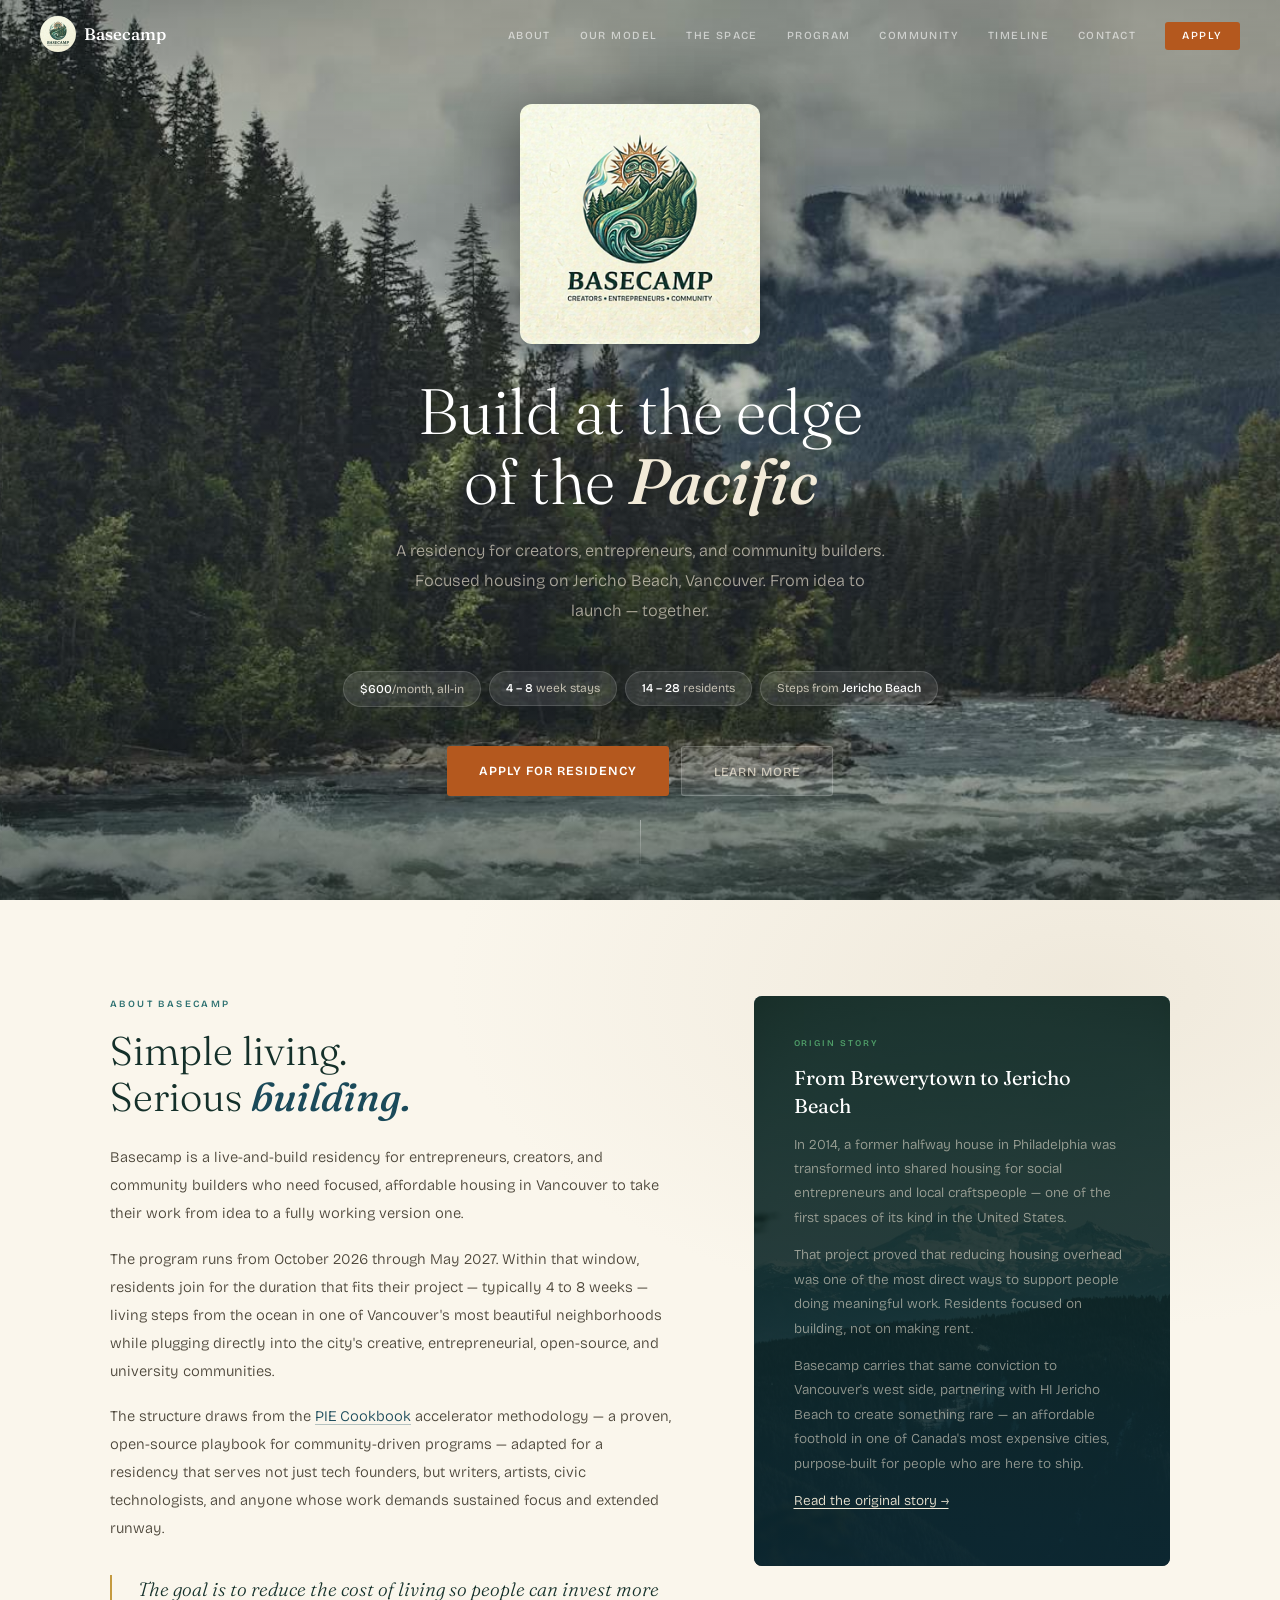
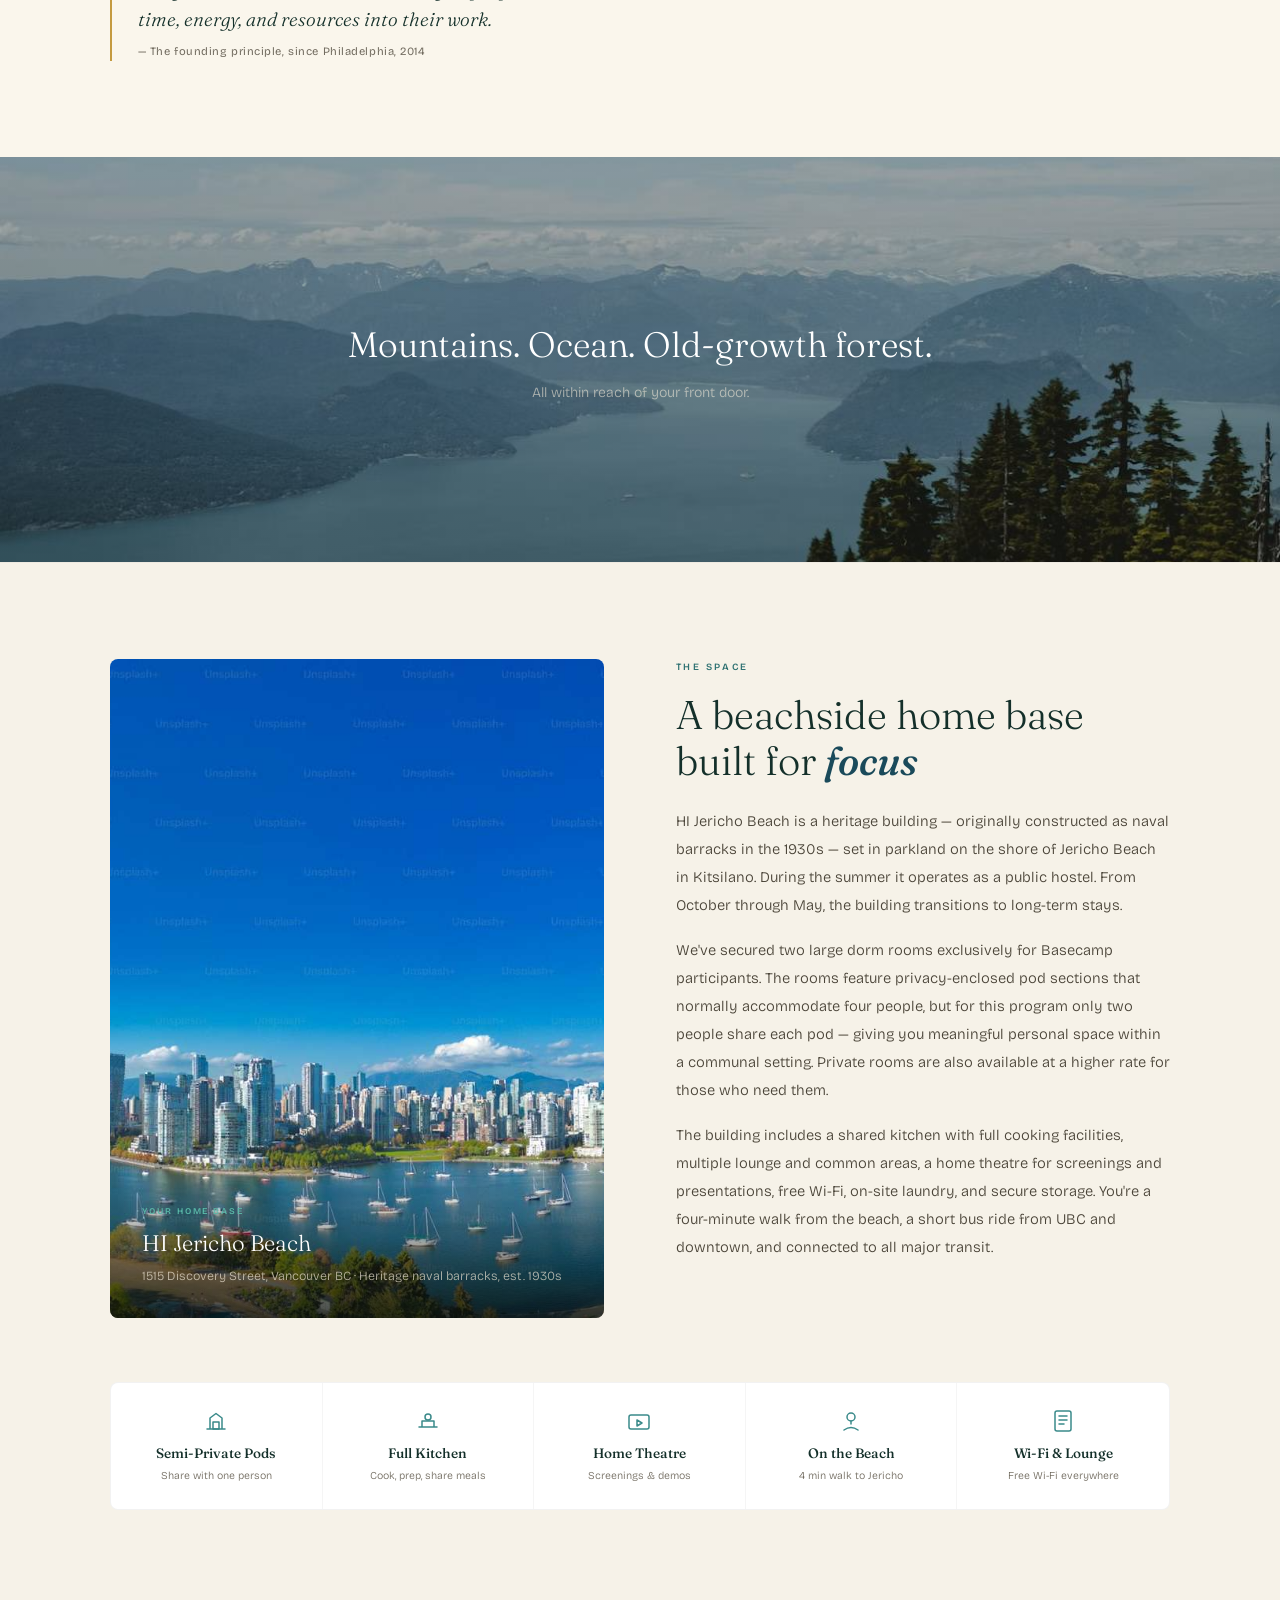
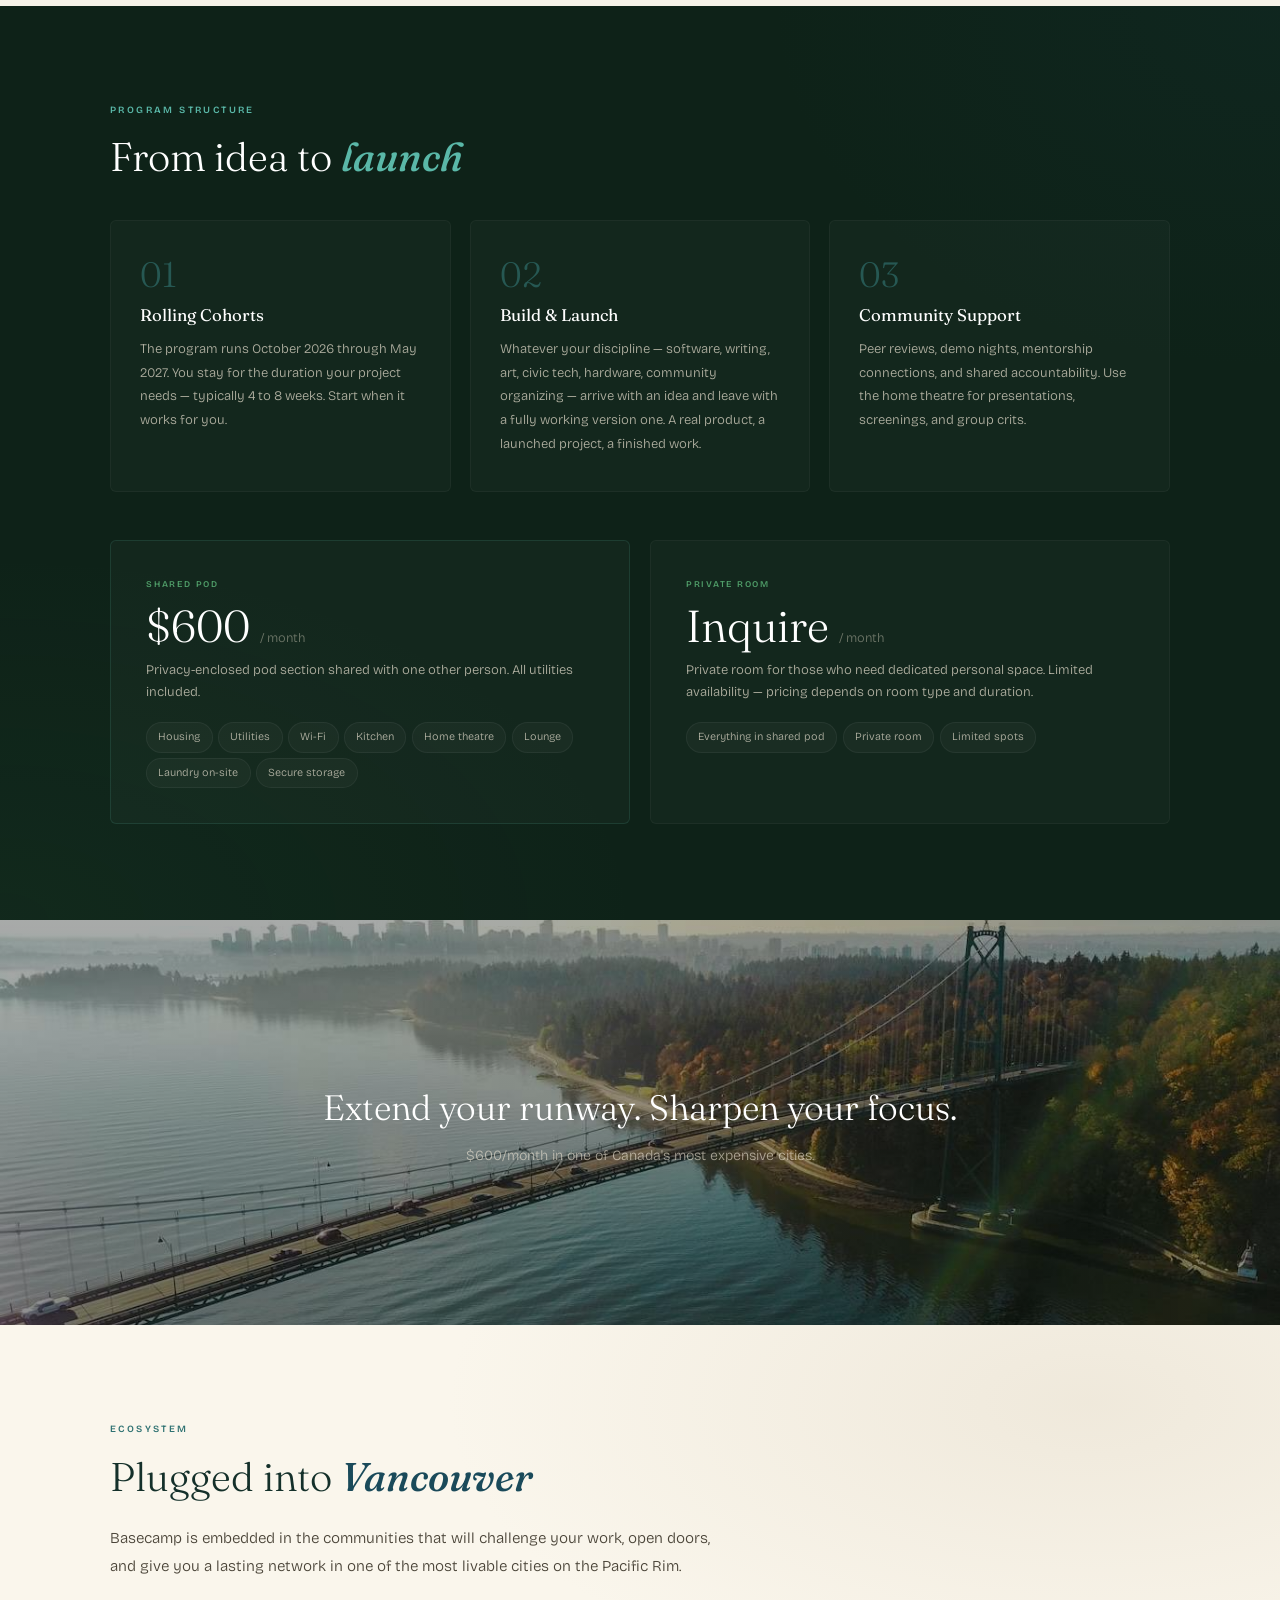
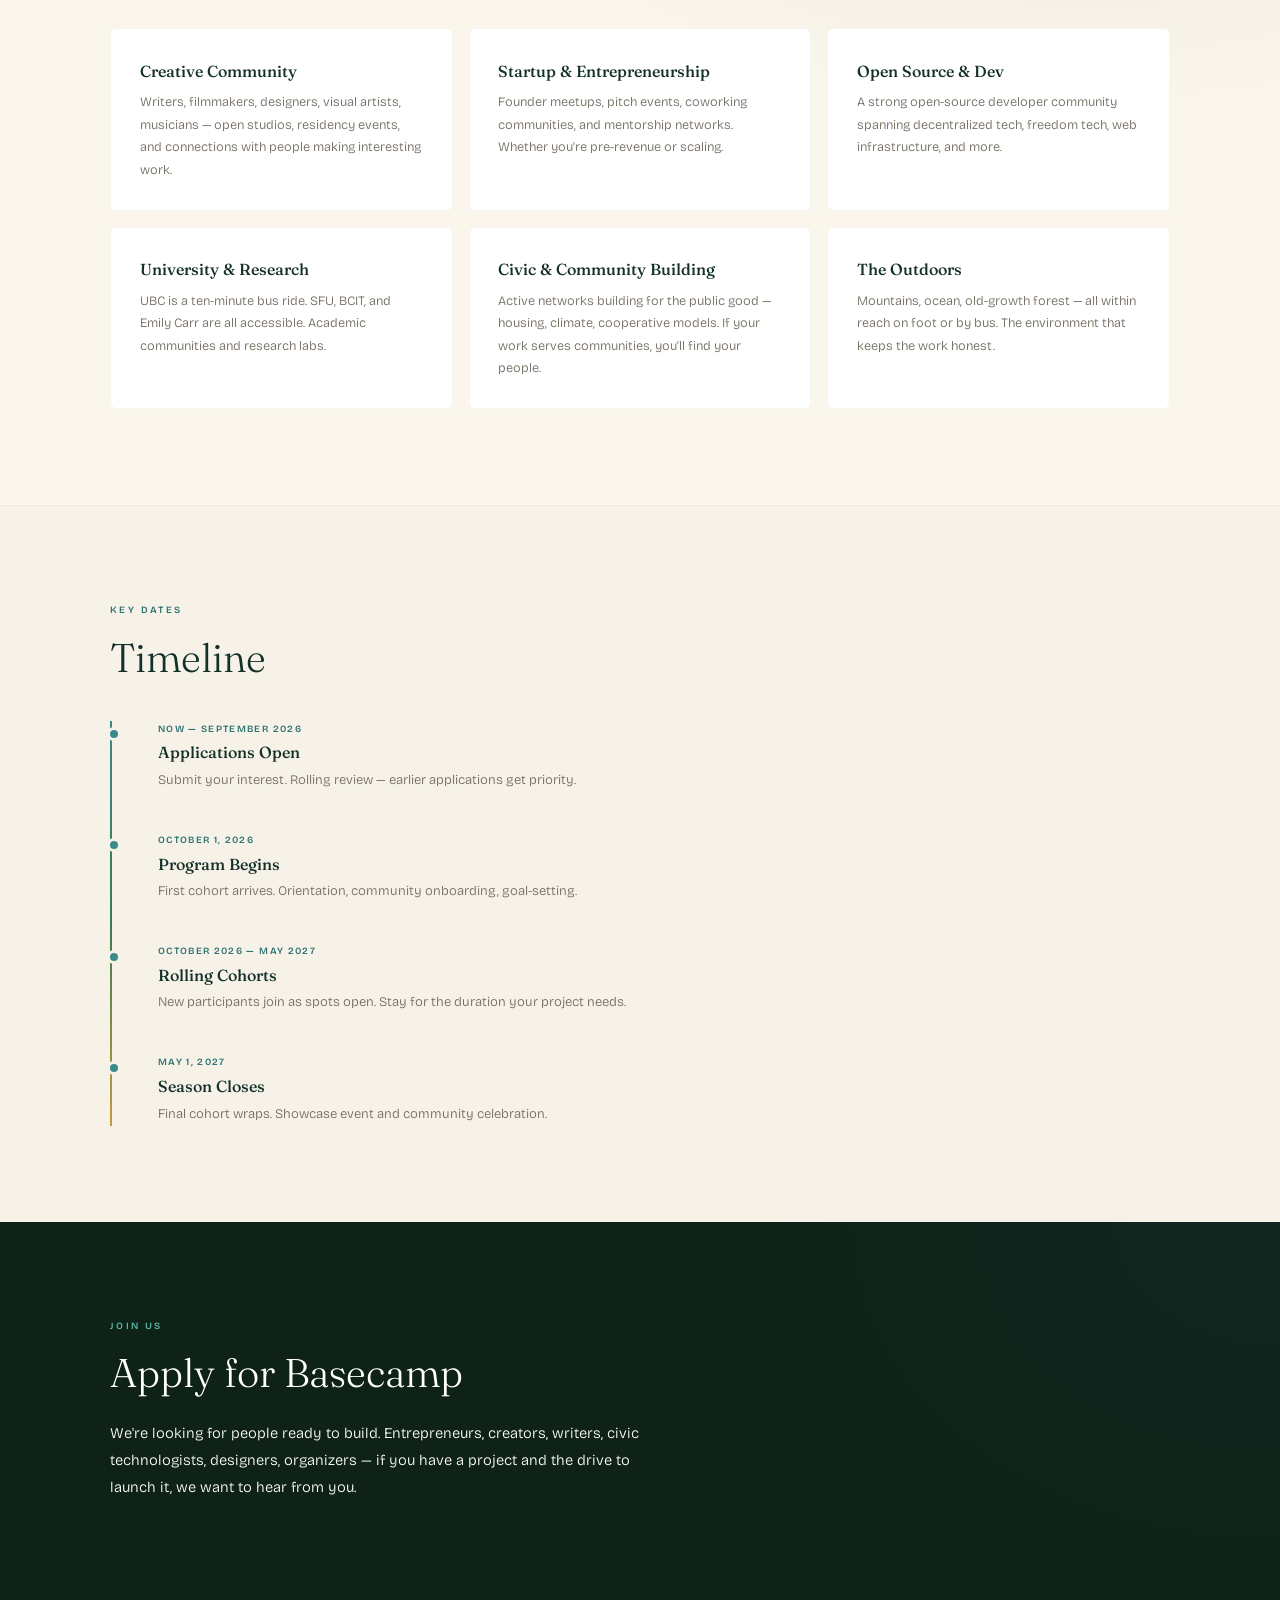
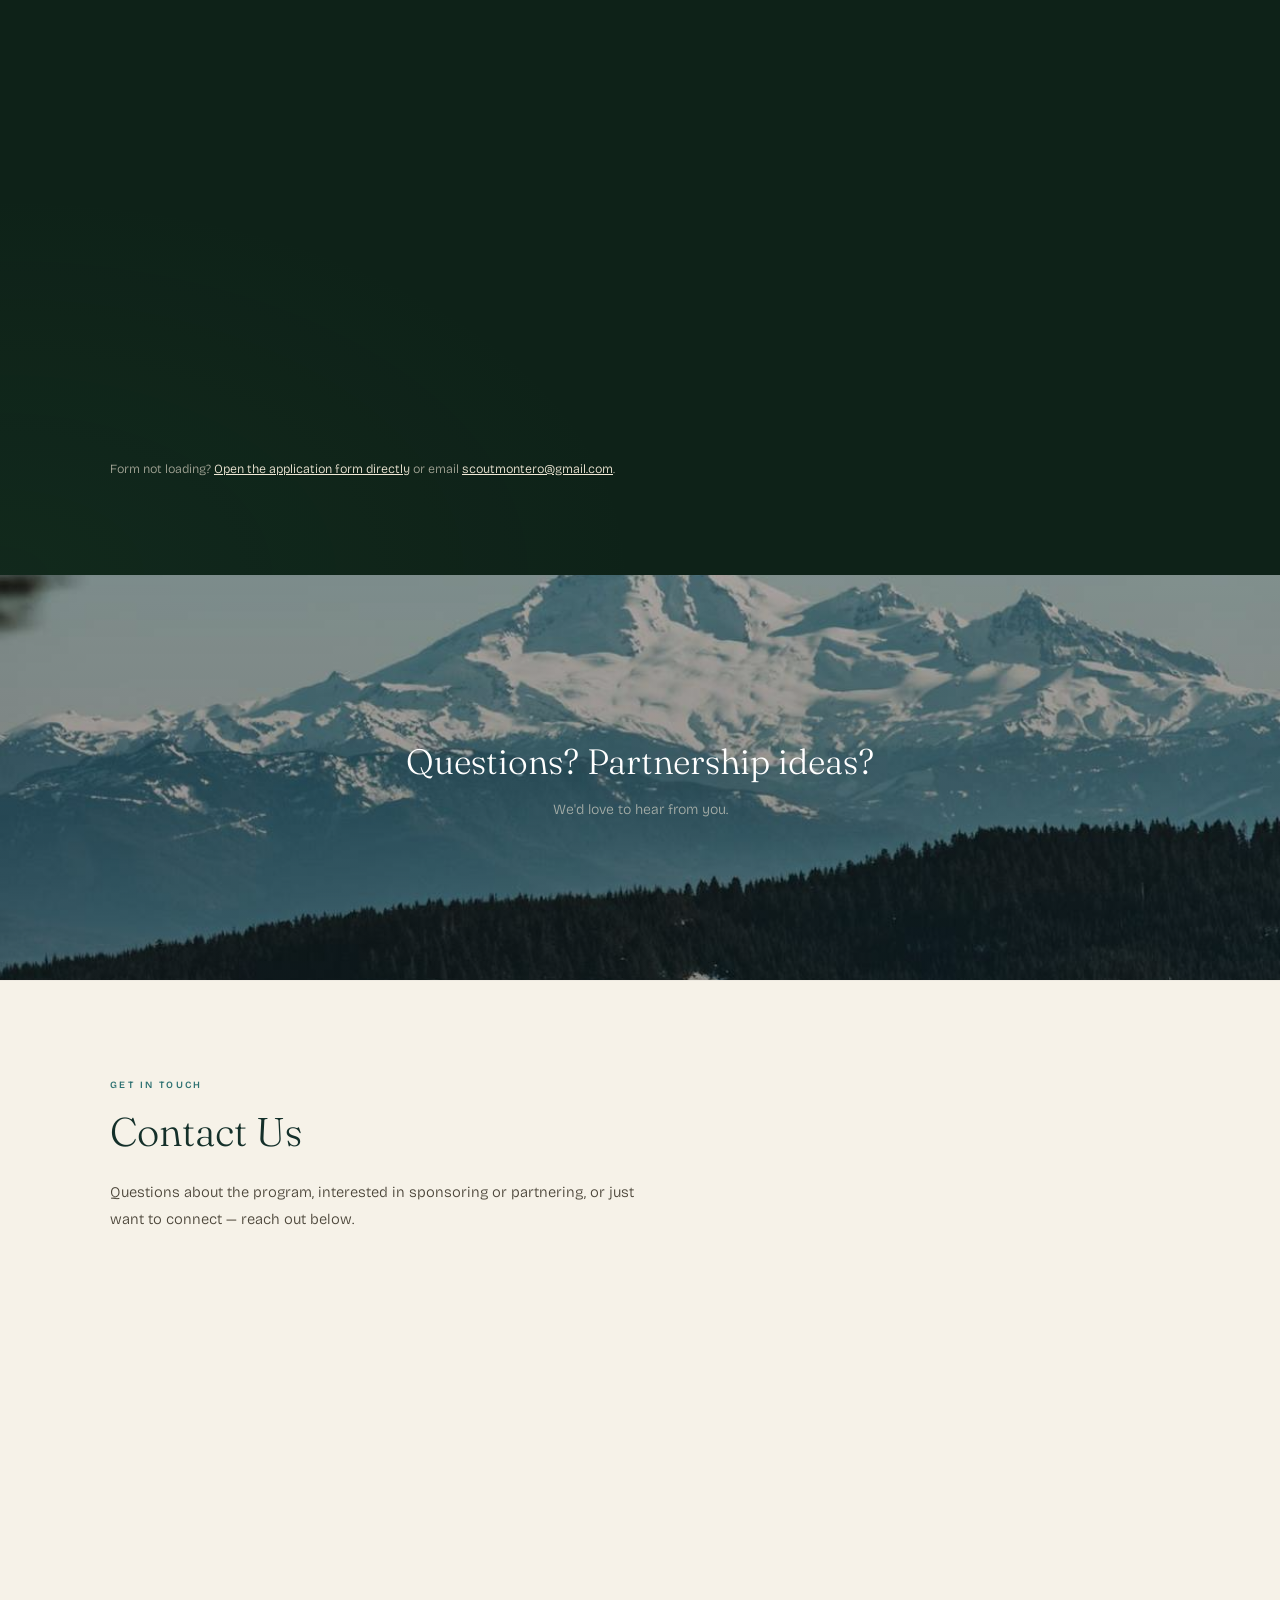
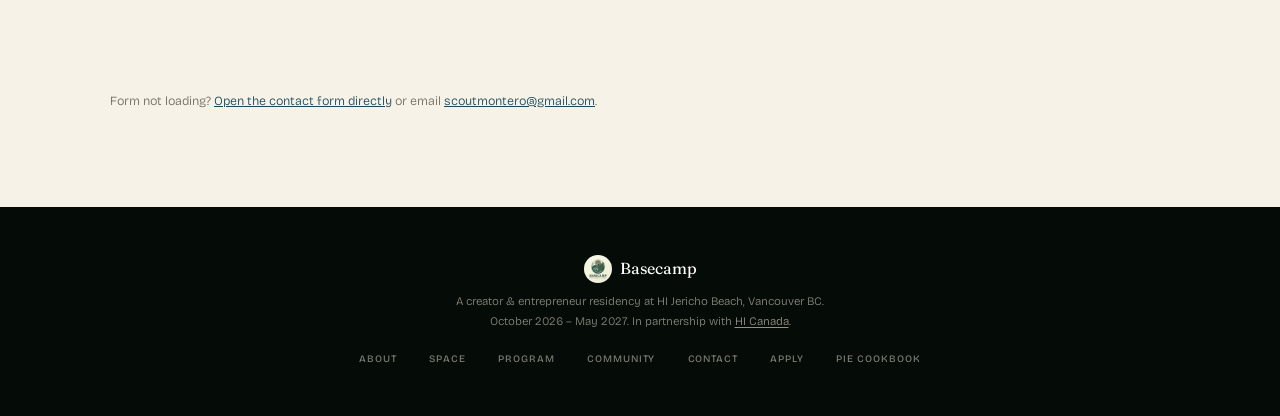
==== index.html @ 6ad15a2a "Remove dead mailto-era form CSS (P2-3) 23 lines of .fg/.fd/.fl/.ok rules from the pre-Tally forms; n" ====
<!DOCTYPE html>
<html lang="en">
<head>
<meta charset="UTF-8">
<meta name="viewport" content="width=device-width, initial-scale=1.0">
<title>Basecamp — Creator & Entrepreneur Residency · Vancouver, BC</title>
<meta name="description" content="A residency for creators, entrepreneurs, and community builders. Focused housing at HI Jericho Beach, Vancouver — $600/month all-in, October 2026 to May 2027. From idea to launch, together.">
<link rel="canonical" href="https://basecampyvr.ca/">
<meta property="og:type" content="website">
<meta property="og:url" content="https://basecampyvr.ca/">
<meta property="og:title" content="Basecamp — Creator & Entrepreneur Residency · Vancouver, BC">
<meta property="og:description" content="Focused housing for builders at HI Jericho Beach, Vancouver. $600/month all-in, October 2026 – May 2027.">
<link rel="icon" type="image/png" href="[data-uri]">
<link rel="preconnect" href="https://fonts.googleapis.com">
<link rel="preconnect" href="https://fonts.gstatic.com" crossorigin>
<link href="https://fonts.googleapis.com/css2?family=Fraunces:ital,opsz,wght@0,9..144,300;0,9..144,400;0,9..144,500;0,9..144,600;1,9..144,300;1,9..144,400;1,9..144,500&family=Bricolage+Grotesque:opsz,wght@12..96,300;12..96,400;12..96,500;12..96,600&display=swap" rel="stylesheet">
<style>
:root{--void:#050c08;--deep:#0e2218;--forest:#14302a;--canopy:#1e4a38;--fern:#3a7a50;--ocean:#1a4a5a;--teal:#3a8a8a;--teal-bright:#5ab8a8;--gold:#c49a40;--ember:#b4581e;--parchment:#f2ead8;--cream:#faf6ec;--linen:#f6f2e8;--text:#1a1810;--text-mid:#4a4438;--text-soft:#726c60;--text-faint:#a8a098;--teal-ink:#2f7272;--fern-bright:#4f9d68;--img-origin:url('[data-uri]');}
*{margin:0;padding:0;box-sizing:border-box;}
html{scroll-behavior:smooth;}
body{font-family:'Bricolage Grotesque',sans-serif;color:var(--text);background:var(--cream);-webkit-font-smoothing:antialiased;overflow-x:hidden;line-height:1.7;}
::selection{background:var(--teal);color:#fff;}
img{max-width:100%;display:block;}

/* NAV */
nav{position:fixed;top:0;left:0;right:0;z-index:500;padding:1rem 2.5rem;display:flex;justify-content:space-between;align-items:center;transition:all .5s;}
nav.solid{background:rgba(250,246,236,.92);-webkit-backdrop-filter:blur(28px) saturate(1.3);backdrop-filter:blur(28px) saturate(1.3);box-shadow:0 1px 0 rgba(0,0,0,.05);}
.nlogo{display:flex;align-items:center;gap:.5rem;text-decoration:none;}
.nlogo img{height:36px;width:36px;border-radius:50%;object-fit:cover;}
.nlogo span{font-family:'Fraunces',serif;font-size:1.05rem;font-weight:500;color:#fff;transition:color .5s;}
nav.solid .nlogo span{color:var(--forest);}
.nlinks{display:flex;gap:1.8rem;list-style:none;align-items:center;}
.nlinks a{text-decoration:none;font-size:.68rem;font-weight:500;letter-spacing:.13em;text-transform:uppercase;color:rgba(255,255,255,.6);transition:color .3s;}
nav.solid .nlinks a{color:var(--text-soft);}
.nlinks a:hover{color:var(--gold);}
.ncta{background:var(--ember)!important;color:#fff!important;padding:.45rem 1.1rem;border-radius:3px;}
.ncta:hover{transform:translateY(-1px);box-shadow:0 6px 16px rgba(180,88,30,.3);}
.burger{display:none;background:none;border:none;cursor:pointer;}
.burger svg{width:24px;height:24px;stroke:#fff;stroke-width:1.5;transition:stroke .5s;}
nav.solid .burger svg{stroke:var(--text);}

/* HERO */
.hero{position:relative;min-height:100vh;min-height:100svh;display:flex;align-items:center;justify-content:center;overflow:hidden;}
.hero-img{position:absolute;inset:0;background:url('[data-uri]') center/cover no-repeat;}
.hero-img::after{content:'';position:absolute;inset:0;background:linear-gradient(180deg,rgba(5,12,8,.4) 0%,rgba(5,12,8,.15) 35%,rgba(5,12,8,.1) 50%,rgba(5,12,8,.2) 70%,rgba(5,12,8,.55) 100%);}
.hero-content{position:relative;z-index:10;text-align:center;padding:2rem;max-width:740px;}
.hero-logo{width:clamp(160px,24vw,240px);height:auto;margin:0 auto 2rem;filter:drop-shadow(0 4px 30px rgba(0,0,0,.4));border-radius:12px;opacity:0;animation:heroIn 1s .3s cubic-bezier(.16,1,.3,1) forwards;}
@keyframes heroIn{from{opacity:0;transform:scale(.9) translateY(16px);}to{opacity:1;transform:none;}}
.hero h1{font-family:'Fraunces',serif;font-size:clamp(2.4rem,5.5vw,4rem);font-weight:300;color:#fff;line-height:1.1;margin-bottom:1.2rem;text-shadow:0 2px 20px rgba(0,0,0,.25);opacity:0;animation:fadeUp .9s .6s forwards;}
.hero h1 em{font-weight:500;font-style:italic;color:var(--parchment);}
.hero-sub{font-size:1.02rem;font-weight:300;color:rgba(242,234,216,.65);max-width:500px;margin:0 auto 2.8rem;line-height:1.85;text-shadow:0 1px 8px rgba(0,0,0,.2);opacity:0;animation:fadeUp .9s .85s forwards;}
.hero-pills{display:flex;justify-content:center;gap:.5rem;flex-wrap:wrap;margin-bottom:2.5rem;opacity:0;animation:fadeUp .9s 1.05s forwards;}
.pill{padding:.4rem 1rem;background:rgba(255,255,255,.1);border:1px solid rgba(255,255,255,.15);border-radius:100px;font-size:.75rem;color:rgba(242,234,216,.75);-webkit-backdrop-filter:blur(8px);backdrop-filter:blur(8px);}
.pill b{color:#fff;font-weight:500;}
.hero-btns{display:flex;justify-content:center;gap:.8rem;flex-wrap:wrap;opacity:0;animation:fadeUp .9s 1.25s forwards;}
.btn-a{display:inline-block;background:var(--ember);color:#fff;text-decoration:none;padding:.85rem 2rem;font-family:inherit;font-size:.78rem;font-weight:600;letter-spacing:.08em;text-transform:uppercase;border-radius:3px;border:none;cursor:pointer;transition:transform .3s,box-shadow .3s;}
.btn-a:hover{transform:translateY(-2px);box-shadow:0 12px 32px rgba(180,88,30,.35);}
.btn-b{display:inline-block;background:rgba(255,255,255,.1);-webkit-backdrop-filter:blur(8px);backdrop-filter:blur(8px);color:rgba(242,234,216,.75);text-decoration:none;padding:.85rem 2rem;font-family:inherit;font-size:.78rem;font-weight:500;letter-spacing:.08em;text-transform:uppercase;border:1px solid rgba(255,255,255,.18);border-radius:3px;transition:all .3s;}
.btn-b:hover{background:rgba(255,255,255,.16);color:#fff;}
.scroll-line{position:absolute;bottom:2rem;left:50%;transform:translateX(-50%);z-index:10;opacity:0;animation:fadeUp .8s 1.8s forwards;}
.scroll-line::after{content:'';display:block;width:1px;height:48px;background:linear-gradient(to bottom,rgba(255,255,255,.4),transparent);animation:pulse 3s ease-in-out infinite;}
@keyframes pulse{0%,100%{opacity:.4;transform:scaleY(1);}50%{opacity:1;transform:scaleY(.5);}}
@keyframes fadeUp{from{opacity:0;transform:translateY(24px);}to{opacity:1;transform:translateY(0);}}

/* PHOTO BANNERS */
.photo-banner{position:relative;height:45vh;min-height:300px;overflow:hidden;display:flex;align-items:center;justify-content:center;}
.photo-banner .bg{position:absolute;inset:0;background-size:cover;background-position:center;}
.photo-banner .ov{position:absolute;inset:0;background:linear-gradient(180deg,rgba(5,12,8,.35),rgba(5,12,8,.45));}
.bg-b1{background-image:url('[data-uri]');}
.bg-b2{background-image:url('[data-uri]');}
.bg-b3{background-image:var(--img-origin);}
.photo-banner .bt{position:relative;z-index:2;text-align:center;padding:2rem;}
.photo-banner .bt h2{font-family:'Fraunces',serif;font-size:clamp(1.5rem,3vw,2.2rem);font-weight:300;color:#fff;margin-bottom:.4rem;}
.photo-banner .bt p{font-size:.88rem;color:rgba(242,234,216,.6);font-weight:300;max-width:480px;margin:0 auto;}

/* SECTIONS */
section{position:relative;overflow:hidden;}
.pad{padding:6rem 2.5rem;}
.inner{max-width:1060px;margin:0 auto;position:relative;z-index:2;}
.ey{font-size:.6rem;font-weight:600;letter-spacing:.25em;text-transform:uppercase;color:var(--teal-ink);margin-bottom:1rem;}
.hd{font-family:'Fraunces',serif;font-size:clamp(1.8rem,3.5vw,2.5rem);font-weight:300;color:var(--forest);line-height:1.15;margin-bottom:1.5rem;}
.hd em{font-weight:500;font-style:italic;color:var(--ocean);}

.sw{background:var(--cream);}
.sw::before{content:'';position:absolute;inset:0;background:radial-gradient(ellipse 50% 40% at 85% 10%,rgba(232,224,208,.6),transparent);pointer-events:none;}
.sl{background:var(--linen);border-top:1px solid rgba(0,0,0,.03);}
.sd{background:var(--deep);color:var(--parchment);}
.sd::before{content:'';position:absolute;inset:0;background:radial-gradient(ellipse 50% 40% at 0% 100%,rgba(58,122,80,.08),transparent),radial-gradient(ellipse 40% 40% at 100% 0%,rgba(26,74,90,.1),transparent);pointer-events:none;}
.sd .ey{color:var(--teal-bright);}
.sd .hd{color:#fff;}
.sd .hd em{color:var(--teal-bright);}

/* ABOUT */
.ab-grid{display:grid;grid-template-columns:1.15fr .85fr;gap:5rem;align-items:start;}
.prose p{font-size:.92rem;line-height:1.9;margin-bottom:1.1rem;color:var(--text-mid);font-weight:300;}
.prose a{color:var(--ocean);text-decoration:underline;text-underline-offset:3px;text-decoration-thickness:1px;text-decoration-color:rgba(26,74,90,.3);}
.prose a:hover{text-decoration-color:var(--ocean);}
.quote{padding:0 0 0 1.6rem;margin:2rem 0 0;border-left:2px solid var(--gold);}
.quote p{font-family:'Fraunces',serif!important;font-size:1.2rem!important;font-weight:300;font-style:italic;color:var(--forest)!important;line-height:1.55!important;}
.quote cite{display:block;margin-top:.5rem;font-family:inherit;font-style:normal;font-size:.7rem;color:var(--text-soft);letter-spacing:.05em;}

.origin{border-radius:8px;overflow:hidden;position:relative;}
.origin-bg{position:absolute;inset:0;background-image:var(--img-origin);background-size:cover;background-position:center;}
.origin-bg::after{content:'';position:absolute;inset:0;background:linear-gradient(180deg,rgba(14,34,24,.85),rgba(12,40,50,.9));}
.origin-inner{position:relative;z-index:1;padding:2.5rem;}
.origin-inner .oey{font-size:.55rem;font-weight:600;letter-spacing:.22em;text-transform:uppercase;color:var(--fern-bright);margin-bottom:.8rem;}
.origin-inner h3{font-family:'Fraunces',serif;font-size:1.25rem;font-weight:400;color:#fff;margin-bottom:.8rem;line-height:1.4;}
.origin-inner p{font-size:.85rem;line-height:1.8;color:rgba(242,234,216,.6);margin-bottom:.8rem;font-weight:300;}
.origin-inner a{color:var(--parchment);text-decoration:underline;text-underline-offset:3px;}

/* SPACE */
.sp-layout{display:grid;grid-template-columns:1fr 1fr;gap:4.5rem;align-items:start;}
.sp-photo{border-radius:8px;overflow:hidden;position:relative;aspect-ratio:3/4;}
.sp-photo img{width:100%;height:100%;object-fit:cover;}
.sp-photo .cap{position:absolute;bottom:0;left:0;right:0;padding:2rem;background:linear-gradient(to top,rgba(5,12,8,.75),transparent);}
.sp-photo .cap .se{font-size:.55rem;letter-spacing:.22em;text-transform:uppercase;color:var(--teal-bright);font-weight:600;margin-bottom:.3rem;}
.sp-photo .cap h3{font-family:'Fraunces',serif;font-size:1.4rem;font-weight:300;color:#fff;margin-bottom:.2rem;}
.sp-photo .cap p{font-size:.78rem;color:rgba(242,234,216,.7);font-weight:300;}

.am-grid{display:grid;grid-template-columns:repeat(5,1fr);gap:0;margin-top:4rem;border:1px solid rgba(0,0,0,.05);border-radius:8px;overflow:hidden;background:#fff;}
.am{padding:1.6rem 1rem;text-align:center;border-right:1px solid rgba(0,0,0,.04);transition:background .3s;position:relative;}
.am:last-child{border-right:none;}
.am::after{content:'';position:absolute;bottom:0;left:15%;right:15%;height:2px;background:linear-gradient(90deg,var(--teal),var(--gold));opacity:0;transition:opacity .3s;}
.am:hover{background:var(--linen);}
.am:hover::after{opacity:1;}
.am svg{width:24px;height:24px;margin:0 auto .6rem;display:block;stroke:var(--teal);stroke-width:1.5;fill:none;}
.am h3{font-family:'Fraunces',serif;font-size:.85rem;font-weight:500;color:var(--forest);margin-bottom:.15rem;}
.am p{font-size:.66rem;color:var(--text-soft);line-height:1.5;font-weight:300;}

/* PROGRAM */
.pc-grid{display:grid;grid-template-columns:repeat(3,1fr);gap:1.2rem;margin-top:2.5rem;position:relative;z-index:2;}
.pc{padding:2.2rem 1.8rem;background:rgba(255,255,255,.025);border:1px solid rgba(255,255,255,.04);border-radius:6px;overflow:hidden;transition:all .4s;position:relative;}
.pc::before{content:'';position:absolute;top:0;left:0;right:0;height:2px;background:linear-gradient(90deg,var(--teal),var(--gold));transform:scaleX(0);transform-origin:left;transition:transform .4s;}
.pc:hover{background:rgba(255,255,255,.05);transform:translateY(-4px);}
.pc:hover::before{transform:scaleX(1);}
.pc-n{font-family:'Fraunces',serif;font-size:2.2rem;font-weight:300;color:var(--teal);line-height:1;margin-bottom:.6rem;opacity:.5;}
.pc h3{font-family:'Fraunces',serif;font-size:1.05rem;font-weight:400;color:#fff;margin-bottom:.5rem;}
.pc p{font-size:.82rem;line-height:1.8;color:rgba(242,234,216,.7);font-weight:300;}

.pr-grid{display:grid;grid-template-columns:1fr 1fr;gap:1.2rem;margin-top:3rem;position:relative;z-index:2;}
.prc{padding:2.2rem;background:rgba(255,255,255,.025);border:1px solid rgba(255,255,255,.04);border-radius:6px;}
.prc.feat{border-color:rgba(90,184,168,.15);}
.prc .pl{font-size:.55rem;font-weight:600;letter-spacing:.2em;text-transform:uppercase;color:var(--fern-bright);margin-bottom:.8rem;}
.prc .pp{font-family:'Fraunces',serif;font-size:2.8rem;font-weight:300;color:#fff;line-height:1;}
.prc .pp span{font-size:.8rem;color:rgba(242,234,216,.4);font-family:'Bricolage Grotesque',sans-serif;font-weight:300;}
.prc .pd{font-size:.82rem;color:rgba(242,234,216,.7);margin:.6rem 0 1.2rem;font-weight:300;line-height:1.7;}
.ptags{display:flex;flex-wrap:wrap;gap:.35rem;}
.pt{padding:.3rem .7rem;background:rgba(255,255,255,.03);border:1px solid rgba(255,255,255,.05);border-radius:100px;font-size:.68rem;color:rgba(242,234,216,.7);font-weight:300;}

/* COMMUNITY */
.ci{max-width:600px;margin-bottom:3rem;}
.ci p{font-size:.95rem;line-height:1.85;color:var(--text-mid);font-weight:300;}
.cg{display:grid;grid-template-columns:repeat(3,1fr);gap:1rem;}
.cc{padding:1.8rem;background:#fff;border-radius:6px;border:1px solid rgba(0,0,0,.04);transition:all .4s;position:relative;overflow:hidden;}
.cc::after{content:'';position:absolute;top:0;left:0;right:0;height:2px;background:linear-gradient(90deg,var(--teal),var(--fern));transform:scaleX(0);transform-origin:left;transition:transform .4s;}
.cc:hover{box-shadow:0 8px 30px rgba(0,0,0,.06);transform:translateY(-3px);}
.cc:hover::after{transform:scaleX(1);}
.cc h3{font-family:'Fraunces',serif;font-size:1rem;font-weight:500;color:var(--forest);margin-bottom:.4rem;}
.cc p{font-size:.8rem;line-height:1.75;color:var(--text-soft);font-weight:300;}

/* TIMELINE */
.tl{position:relative;margin-top:2.5rem;padding-left:3rem;}
.tl::before{content:'';position:absolute;left:0;top:0;bottom:0;width:2px;background:linear-gradient(to bottom,var(--teal),var(--fern),var(--gold));}
.ti{position:relative;padding-bottom:2.5rem;}
.ti:last-child{padding-bottom:0;}
.ti::before{content:'';position:absolute;left:-3rem;top:.4rem;width:8px;height:8px;background:var(--teal);border:3px solid var(--linen);border-radius:50%;transform:translateX(-3px);}
.ti .td{font-size:.6rem;font-weight:600;letter-spacing:.14em;text-transform:uppercase;color:var(--teal-ink);margin-bottom:.15rem;}
.ti h3{font-family:'Fraunces',serif;font-size:1rem;font-weight:500;color:var(--forest);margin-bottom:.15rem;}
.ti p{font-size:.82rem;color:var(--text-soft);max-width:500px;font-weight:300;line-height:1.75;}

/* FORMS */
.apply-intro{max-width:560px;margin-bottom:2.5rem;font-size:.92rem;color:#fff;line-height:1.85;font-weight:300;}
.contact-intro{max-width:540px;margin-bottom:2.5rem;font-size:.92rem;color:var(--text-mid);line-height:1.85;font-weight:300;}
.embed-wrap{max-width:720px;}
.embed-wrap iframe{width:100%;border:0;display:block;}
.embed-alt{margin-top:1rem;font-size:.78rem;font-weight:300;}
.sd .embed-alt{color:rgba(242,234,216,.65);}
.sd .embed-alt a{color:var(--parchment);}
.sl .embed-alt{color:var(--text-soft);}
.sl .embed-alt a{color:var(--ocean);}
/* FOOTER */
footer{background:var(--void);padding:3rem 2.5rem;text-align:center;}
.flogo{display:flex;align-items:center;justify-content:center;gap:.5rem;margin-bottom:.6rem;}
.flogo img{height:28px;width:28px;border-radius:50%;object-fit:cover;}
.flogo span{font-family:'Fraunces',serif;font-size:1rem;font-weight:400;color:#fff;}
footer p{font-size:.72rem;color:rgba(242,234,216,.55);line-height:1.7;font-weight:300;}
footer a{color:rgba(242,234,216,.6);text-decoration:underline;text-underline-offset:2px;}
.fnav{display:flex;justify-content:center;gap:2rem;margin-top:1.2rem;flex-wrap:wrap;}
.fnav a{font-size:.62rem;text-decoration:none;font-weight:500;letter-spacing:.1em;text-transform:uppercase;color:rgba(242,234,216,.5);transition:color .3s;}
.fnav a:hover{color:var(--parchment);}

/* MOBILE */
.mm{display:none;position:fixed;inset:0;background:rgba(5,12,8,.97);z-index:9000;flex-direction:column;align-items:center;justify-content:center;gap:1.8rem;}
.mm.open{display:flex;}
.mm a{font-family:'Fraunces',serif;font-size:1.5rem;font-weight:300;color:#fff;text-decoration:none;}
.mm a:hover{color:var(--gold);}
.mmx{position:absolute;top:1rem;right:1.5rem;background:none;border:none;color:#fff;font-size:2rem;cursor:pointer;width:44px;height:44px;display:flex;align-items:center;justify-content:center;}

/* REVEAL — rvSafe mirrors the old 1.5s JS failsafe in pure CSS, so content
   is never stuck hidden even with JS disabled or blocked */
.rv{opacity:0;transform:translateY(22px);transition:opacity .6s ease,transform .6s ease;animation:rvSafe .6s ease 1.5s forwards;}
.rv.vis{opacity:1;transform:none;}
@keyframes rvSafe{to{opacity:1;transform:none;}}
.stg>.rv:nth-child(2){transition-delay:.06s;}
.stg>.rv:nth-child(3){transition-delay:.12s;}
.stg>.rv:nth-child(4){transition-delay:.18s;}
.stg>.rv:nth-child(5){transition-delay:.24s;}
.stg>.rv:nth-child(6){transition-delay:.3s;}

@media(max-width:960px){
  .ab-grid,.sp-layout{grid-template-columns:1fr;gap:2.5rem;}
  .pc-grid,.cg{grid-template-columns:1fr;}
  .am-grid{grid-template-columns:repeat(3,1fr);}.am:nth-child(3){border-right:none;}
  .fg-grid{grid-template-columns:1fr;}
  .pr-grid{grid-template-columns:1fr;}
  .sp-photo{aspect-ratio:16/9;}
}
@media(max-width:640px){
  .pad{padding:4rem 1.25rem;}
  nav{padding:.8rem 1.25rem;}
  .nlinks{display:none;}.burger{display:block;}
  .am-grid{grid-template-columns:1fr 1fr;}.am{border-right:none!important;}
  .hero-pills{flex-direction:column;align-items:center;}
  .hero-btns{flex-direction:column;align-items:center;}
  .photo-banner{height:35vh;min-height:240px;}
  footer{padding:3rem 1.25rem;}
}
@media(max-width:400px){.am-grid{grid-template-columns:1fr;}}
@media (prefers-reduced-motion:reduce){
  html{scroll-behavior:auto;}
  *,*::before,*::after{animation-duration:.01ms!important;animation-delay:0ms!important;animation-iteration-count:1!important;transition-duration:.01ms!important;}
  .hero-logo,.hero h1,.hero-sub,.hero-pills,.hero-btns,.scroll-line{opacity:1;animation:none;}
  .rv{opacity:1;transform:none;animation:none;}
}
</style>
</head>
<body>

<nav id="nav">
  <a class="nlogo" href="#"><img src="[data-uri]" alt="Basecamp"><span>Basecamp</span></a>
  <ul class="nlinks">
    <li><a href="#about">About</a></li>
    <li><a href="model.html">Our Model</a></li>
    <li><a href="#space">The Space</a></li>
    <li><a href="#program">Program</a></li>
    <li><a href="#community">Community</a></li>
    <li><a href="#timeline">Timeline</a></li>
    <li><a href="#contact">Contact</a></li>
    <li><a href="#apply" class="ncta">Apply</a></li>
  </ul>
  <button class="burger" aria-label="Menu" aria-expanded="false" aria-controls="mmenu">
    <svg viewBox="0 0 24 24" fill="none" stroke-linecap="round"><line x1="3" y1="6" x2="21" y2="6"/><line x1="3" y1="12" x2="21" y2="12"/><line x1="3" y1="18" x2="21" y2="18"/></svg>
  </button>
</nav>

<div class="mm" id="mmenu">
  <button class="mmx">&times;</button>
  <a href="#about">About</a>
  <a href="model.html">Our Model</a>
  <a href="#space">The Space</a>
  <a href="#program">Program</a>
  <a href="#community">Community</a>
  <a href="#timeline">Timeline</a>
  <a href="#contact">Contact</a>
  <a href="#apply">Apply</a>
</div>

<section class="hero">
  <div class="hero-img"></div>
  <div class="hero-content">
    <img src="[data-uri]" alt="Basecamp" class="hero-logo">
    <h1>Build at the edge<br>of the <em>Pacific</em></h1>
    <p class="hero-sub">A residency for creators, entrepreneurs, and community builders. Focused housing on Jericho Beach, Vancouver. From idea to launch — together.</p>
    <div class="hero-pills">
      <div class="pill"><b>$600</b>/month, all-in</div>
      <div class="pill"><b>4 – 8</b> week stays</div>
      <div class="pill"><b>14 – 28</b> residents</div>
      <div class="pill">Steps from <b>Jericho Beach</b></div>
    </div>
    <div class="hero-btns">
      <a href="#apply" class="btn-a">Apply for Residency</a>
      <a href="#about" class="btn-b">Learn More</a>
    </div>
  </div>
  <div class="scroll-line"></div>
</section>

<section class="sw pad" id="about"><div class="inner"><div class="ab-grid">
  <div>
    <div class="ey rv">About Basecamp</div>
    <h2 class="hd rv">Simple living.<br>Serious <em>building.</em></h2>
    <div class="prose rv">
      <p>Basecamp is a live-and-build residency for entrepreneurs, creators, and community builders who need focused, affordable housing in Vancouver to take their work from idea to a fully working version&nbsp;one.</p>
      <p>The program runs from October 2026 through May 2027. Within that window, residents join for the duration that fits their project — typically 4 to 8 weeks — living steps from the ocean in one of Vancouver's most beautiful neighborhoods while plugging directly into the city's creative, entrepreneurial, open-source, and university communities.</p>
      <p>The structure draws from the <a href="https://github.com/MartinMontero/pie-cookbook" target="_blank" rel="noopener">PIE Cookbook</a> accelerator methodology — a proven, open-source playbook for community-driven programs — adapted for a residency that serves not just tech founders, but writers, artists, civic technologists, and anyone whose work demands sustained focus and extended runway.</p>
    </div>
    <div class="quote rv"><p>The goal is to reduce the cost of living so people can invest more time, energy, and resources into their work.</p><cite>— The founding principle, since Philadelphia, 2014</cite></div>
  </div>
  <div class="rv"><div class="origin"><div class="origin-bg"></div><div class="origin-inner">
    <div class="oey">Origin Story</div>
    <h3>From Brewerytown to Jericho Beach</h3>
    <p>In 2014, a former halfway house in Philadelphia was transformed into shared housing for social entrepreneurs and local craftspeople — one of the first spaces of its kind in the United States.</p>
    <p>That project proved that reducing housing overhead was one of the most direct ways to support people doing meaningful work. Residents focused on building, not on making rent.</p>
    <p>Basecamp carries that same conviction to Vancouver's west side, partnering with HI Jericho Beach to create something rare — an affordable foothold in one of Canada's most expensive cities, purpose-built for people who are here to ship.</p>
    <p><a href="https://generocity.org/philly/2014/02/25/former-halfway-house-becomes-shared-living-space-for-entrepreneurs-in-brewerytown/" target="_blank" rel="noopener">Read the original story →</a></p>
  </div></div></div>
</div></div></section>

<div class="photo-banner"><div class="bg bg-b1"></div><div class="ov"></div><div class="bt"><h2>Mountains. Ocean. Old-growth forest.</h2><p>All within reach of your front door.</p></div></div>

<section class="sl pad" id="space"><div class="inner">
  <div class="sp-layout">
    <div class="sp-photo rv"><img src="[data-uri]" alt="Vancouver"><div class="cap"><div class="se">Your Home Base</div><h3>HI Jericho Beach</h3><p>1515 Discovery Street, Vancouver BC · Heritage naval barracks, est. 1930s</p></div></div>
    <div>
      <div class="ey rv">The Space</div>
      <h2 class="hd rv">A beachside home base<br>built for <em>focus</em></h2>
      <div class="prose rv">
        <p>HI Jericho Beach is a heritage building — originally constructed as naval barracks in the 1930s — set in parkland on the shore of Jericho Beach in Kitsilano. During the summer it operates as a public hostel. From October through May, the building transitions to long-term stays.</p>
        <p>We've secured two large dorm rooms exclusively for Basecamp participants. The rooms feature privacy-enclosed pod sections that normally accommodate four people, but for this program only two people share each pod — giving you meaningful personal space within a communal setting. Private rooms are also available at a higher rate for those who need them.</p>
        <p>The building includes a shared kitchen with full cooking facilities, multiple lounge and common areas, a home theatre for screenings and presentations, free Wi-Fi, on-site laundry, and secure storage. You're a four-minute walk from the beach, a short bus ride from UBC and downtown, and connected to all major transit.</p>
      </div>
    </div>
  </div>
  <div class="am-grid stg">
    <div class="am rv"><svg viewBox="0 0 24 24" stroke-linecap="round" stroke-linejoin="round"><path d="M3 20h18M6 20V9l6-4.5L18 9v11"/><rect x="9" y="13" width="6" height="7"/></svg><h3>Semi-Private Pods</h3><p>Share with one person</p></div>
    <div class="am rv"><svg viewBox="0 0 24 24" stroke-linecap="round" stroke-linejoin="round"><path d="M3 18h18M6 18v-6h12v6"/><circle cx="12" cy="8" r="3"/></svg><h3>Full Kitchen</h3><p>Cook, prep, share meals</p></div>
    <div class="am rv"><svg viewBox="0 0 24 24" stroke-linecap="round" stroke-linejoin="round"><rect x="2" y="6" width="20" height="14" rx="2"/><polygon points="10,11 10,17 15,14"/></svg><h3>Home Theatre</h3><p>Screenings & demos</p></div>
    <div class="am rv"><svg viewBox="0 0 24 24" stroke-linecap="round" stroke-linejoin="round"><circle cx="12" cy="8" r="4"/><path d="M12 12v3"/><path d="M5 21q7-5 14 0"/></svg><h3>On the Beach</h3><p>4 min walk to Jericho</p></div>
    <div class="am rv"><svg viewBox="0 0 24 24" stroke-linecap="round" stroke-linejoin="round"><rect x="4" y="2" width="16" height="20" rx="2"/><line x1="8" y1="7" x2="16" y2="7"/><line x1="8" y1="11" x2="16" y2="11"/><line x1="8" y1="15" x2="13" y2="15"/></svg><h3>Wi-Fi & Lounge</h3><p>Free Wi-Fi everywhere</p></div>
  </div>
</div></section>

<section class="sd pad" id="program"><div class="inner">
  <div class="ey rv">Program Structure</div>
  <h2 class="hd rv">From idea to <em>launch</em></h2>
  <div class="pc-grid stg">
    <div class="pc rv"><div class="pc-n">01</div><h3>Rolling Cohorts</h3><p>The program runs October 2026 through May 2027. You stay for the duration your project needs — typically 4 to 8 weeks. Start when it works for you.</p></div>
    <div class="pc rv"><div class="pc-n">02</div><h3>Build & Launch</h3><p>Whatever your discipline — software, writing, art, civic tech, hardware, community organizing — arrive with an idea and leave with a fully working version one. A real product, a launched project, a finished work.</p></div>
    <div class="pc rv"><div class="pc-n">03</div><h3>Community Support</h3><p>Peer reviews, demo nights, mentorship connections, and shared accountability. Use the home theatre for presentations, screenings, and group crits.</p></div>
  </div>
  <div class="pr-grid stg">
    <div class="prc feat rv"><div class="pl">Shared Pod</div><div class="pp">$600 <span>/ month</span></div><div class="pd">Privacy-enclosed pod section shared with one other person. All utilities included.</div><div class="ptags"><span class="pt">Housing</span><span class="pt">Utilities</span><span class="pt">Wi-Fi</span><span class="pt">Kitchen</span><span class="pt">Home theatre</span><span class="pt">Lounge</span><span class="pt">Laundry on-site</span><span class="pt">Secure storage</span></div></div>
    <div class="prc rv"><div class="pl">Private Room</div><div class="pp">Inquire <span>/ month</span></div><div class="pd">Private room for those who need dedicated personal space. Limited availability — pricing depends on room type and duration.</div><div class="ptags"><span class="pt">Everything in shared pod</span><span class="pt">Private room</span><span class="pt">Limited spots</span></div></div>
  </div>
</div></section>

<div class="photo-banner"><div class="bg bg-b2"></div><div class="ov"></div><div class="bt"><h2>Extend your runway. Sharpen your focus.</h2><p>$600/month in one of Canada's most expensive cities.</p></div></div>

<section class="sw pad" id="community"><div class="inner">
  <div class="ey rv">Ecosystem</div>
  <h2 class="hd rv">Plugged into <em>Vancouver</em></h2>
  <div class="ci rv"><p>Basecamp is embedded in the communities that will challenge your work, open doors, and give you a lasting network in one of the most livable cities on the Pacific Rim.</p></div>
  <div class="cg stg">
    <div class="cc rv"><h3>Creative Community</h3><p>Writers, filmmakers, designers, visual artists, musicians — open studios, residency events, and connections with people making interesting work.</p></div>
    <div class="cc rv"><h3>Startup & Entrepreneurship</h3><p>Founder meetups, pitch events, coworking communities, and mentorship networks. Whether you're pre-revenue or scaling.</p></div>
    <div class="cc rv"><h3>Open Source & Dev</h3><p>A strong open-source developer community spanning decentralized tech, freedom tech, web infrastructure, and more.</p></div>
    <div class="cc rv"><h3>University & Research</h3><p>UBC is a ten-minute bus ride. SFU, BCIT, and Emily Carr are all accessible. Academic communities and research labs.</p></div>
    <div class="cc rv"><h3>Civic & Community Building</h3><p>Active networks building for the public good — housing, climate, cooperative models. If your work serves communities, you'll find your people.</p></div>
    <div class="cc rv"><h3>The Outdoors</h3><p>Mountains, ocean, old-growth forest — all within reach on foot or by bus. The environment that keeps the work honest.</p></div>
  </div>
</div></section>

<section class="sl pad" id="timeline"><div class="inner">
  <div class="ey rv">Key Dates</div>
  <h2 class="hd rv">Timeline</h2>
  <div class="tl">
    <div class="ti rv"><div class="td">Now — September 2026</div><h3>Applications Open</h3><p>Submit your interest. Rolling review — earlier applications get priority.</p></div>
    <div class="ti rv"><div class="td">October 1, 2026</div><h3>Program Begins</h3><p>First cohort arrives. Orientation, community onboarding, goal-setting.</p></div>
    <div class="ti rv"><div class="td">October 2026 — May 2027</div><h3>Rolling Cohorts</h3><p>New participants join as spots open. Stay for the duration your project needs.</p></div>
    <div class="ti rv"><div class="td">May 1, 2027</div><h3>Season Closes</h3><p>Final cohort wraps. Showcase event and community celebration.</p></div>
  </div>
</div></section>

<section class="sd pad" id="apply"><div class="inner">
  <div class="ey rv">Join Us</div>
  <h2 class="hd rv">Apply for Basecamp</h2>
  <p class="apply-intro rv">We're looking for people ready to build. Entrepreneurs, creators, writers, civic technologists, designers, organizers — if you have a project and the drive to launch it, we want to hear from you.</p>
  <div class="rv embed-wrap">
    <iframe data-tally-src="https://tally.so/embed/vGLqGQ?alignLeft=1&hideTitle=1&dynamicHeight=1" loading="lazy" height="500" title="Basecamp Residency Application"></iframe>
    <p class="embed-alt">Form not loading? <a href="https://tally.so/r/vGLqGQ" target="_blank" rel="noopener">Open the application form directly</a> or email <a href="mailto:scoutmontero@gmail.com">scoutmontero@gmail.com</a>.</p>
  </div>
</div></section>

<div class="photo-banner"><div class="bg bg-b3"></div><div class="ov"></div><div class="bt"><h2>Questions? Partnership ideas?</h2><p>We'd love to hear from you.</p></div></div>

<section class="sl pad" id="contact"><div class="inner">
  <div class="ey rv">Get in Touch</div>
  <h2 class="hd rv">Contact Us</h2>
  <p class="contact-intro rv">Questions about the program, interested in sponsoring or partnering, or just want to connect — reach out below.</p>
  <div class="rv embed-wrap">
    <iframe data-tally-src="https://tally.so/embed/RGY8Mp?alignLeft=1&hideTitle=1&dynamicHeight=1" loading="lazy" height="400" title="Basecamp Contact"></iframe>
    <p class="embed-alt">Form not loading? <a href="https://tally.so/r/RGY8Mp" target="_blank" rel="noopener">Open the contact form directly</a> or email <a href="mailto:scoutmontero@gmail.com">scoutmontero@gmail.com</a>.</p>
  </div>
</div></section>

<footer>
  <div class="flogo"><img src="[data-uri]" alt=""><span>Basecamp</span></div>
  <p>A creator & entrepreneur residency at HI Jericho Beach, Vancouver BC.<br>October 2026 – May 2027. In partnership with <a href="https://hihostels.ca/en/destinations/hi-vancouver-jericho-beach" target="_blank" rel="noopener">HI Canada</a>.</p>
  <div class="fnav"><a href="#about">About</a><a href="#space">Space</a><a href="#program">Program</a><a href="#community">Community</a><a href="#contact">Contact</a><a href="#apply">Apply</a><a href="https://github.com/MartinMontero/pie-cookbook" target="_blank" rel="noopener">PIE Cookbook</a></div>
</footer>

<script>
const nav=document.getElementById('nav');
window.addEventListener('scroll',()=>nav.classList.toggle('solid',scrollY>60));
const io=new IntersectionObserver(es=>{es.forEach(e=>{if(e.isIntersecting){e.target.classList.add('vis');io.unobserve(e.target);}});},{threshold:.08,rootMargin:'0px 0px -20px 0px'});
document.querySelectorAll('.rv').forEach(el=>io.observe(el));



let t=false;
const prm=window.matchMedia('(prefers-reduced-motion: reduce)');
window.addEventListener('scroll',()=>{
  if(!t&&!prm.matches){requestAnimationFrame(()=>{
    const s=scrollY,h=innerHeight;
    if(s<h){const c=document.querySelector('.hero-content');if(c){c.style.transform='translateY('+s*.18+'px)';c.style.opacity=Math.max(0,1-s/(h*.6));}}
    t=false;
  });t=true;}
});
// Fix hash links — reveal target section immediately on page load.
// Guarded: a malformed hash must never throw and kill the rest of this script.
try{
  var hashTarget=window.location.hash&&document.getElementById(decodeURIComponent(window.location.hash.slice(1)));
  if(hashTarget){hashTarget.classList.add('vis');hashTarget.scrollIntoView();}
}catch(e){}

// Mobile menu — keyboard accessible: Escape closes, focus moves in and is trapped
var mm=document.querySelector('.mm'),burger=document.querySelector('.burger');
function menuOpen(){mm.classList.add('open');burger.setAttribute('aria-expanded','true');mm.querySelector('.mmx').focus();}
function menuClose(refocus){mm.classList.remove('open');burger.setAttribute('aria-expanded','false');if(refocus)burger.focus();}
burger.addEventListener('click',menuOpen);
document.querySelector('.mmx').addEventListener('click',function(){menuClose(true);});
mm.querySelectorAll('a').forEach(function(a){a.addEventListener('click',function(){menuClose(false);});});
document.addEventListener('keydown',function(e){
  if(!mm.classList.contains('open'))return;
  if(e.key==='Escape'){menuClose(true);return;}
  if(e.key==='Tab'){
    var f=mm.querySelectorAll('button,a'),first=f[0],last=f[f.length-1];
    if(e.shiftKey&&document.activeElement===first){e.preventDefault();last.focus();}
    else if(!e.shiftKey&&document.activeElement===last){e.preventDefault();first.focus();}
  }
});

// Load Tally embeds
(function(){
  var s=document.createElement("script");
  s.src="https://tally.so/widgets/embed.js";
  s.async=true;
  s.onload=function(){if(typeof Tally!=="undefined")Tally.loadEmbeds();};
  s.onerror=function(){
    document.querySelectorAll("iframe[data-tally-src]").forEach(function(f){f.src=f.dataset.tallySrc;});
  };
  document.body.appendChild(s);
})();

</script>
</body>
</html>
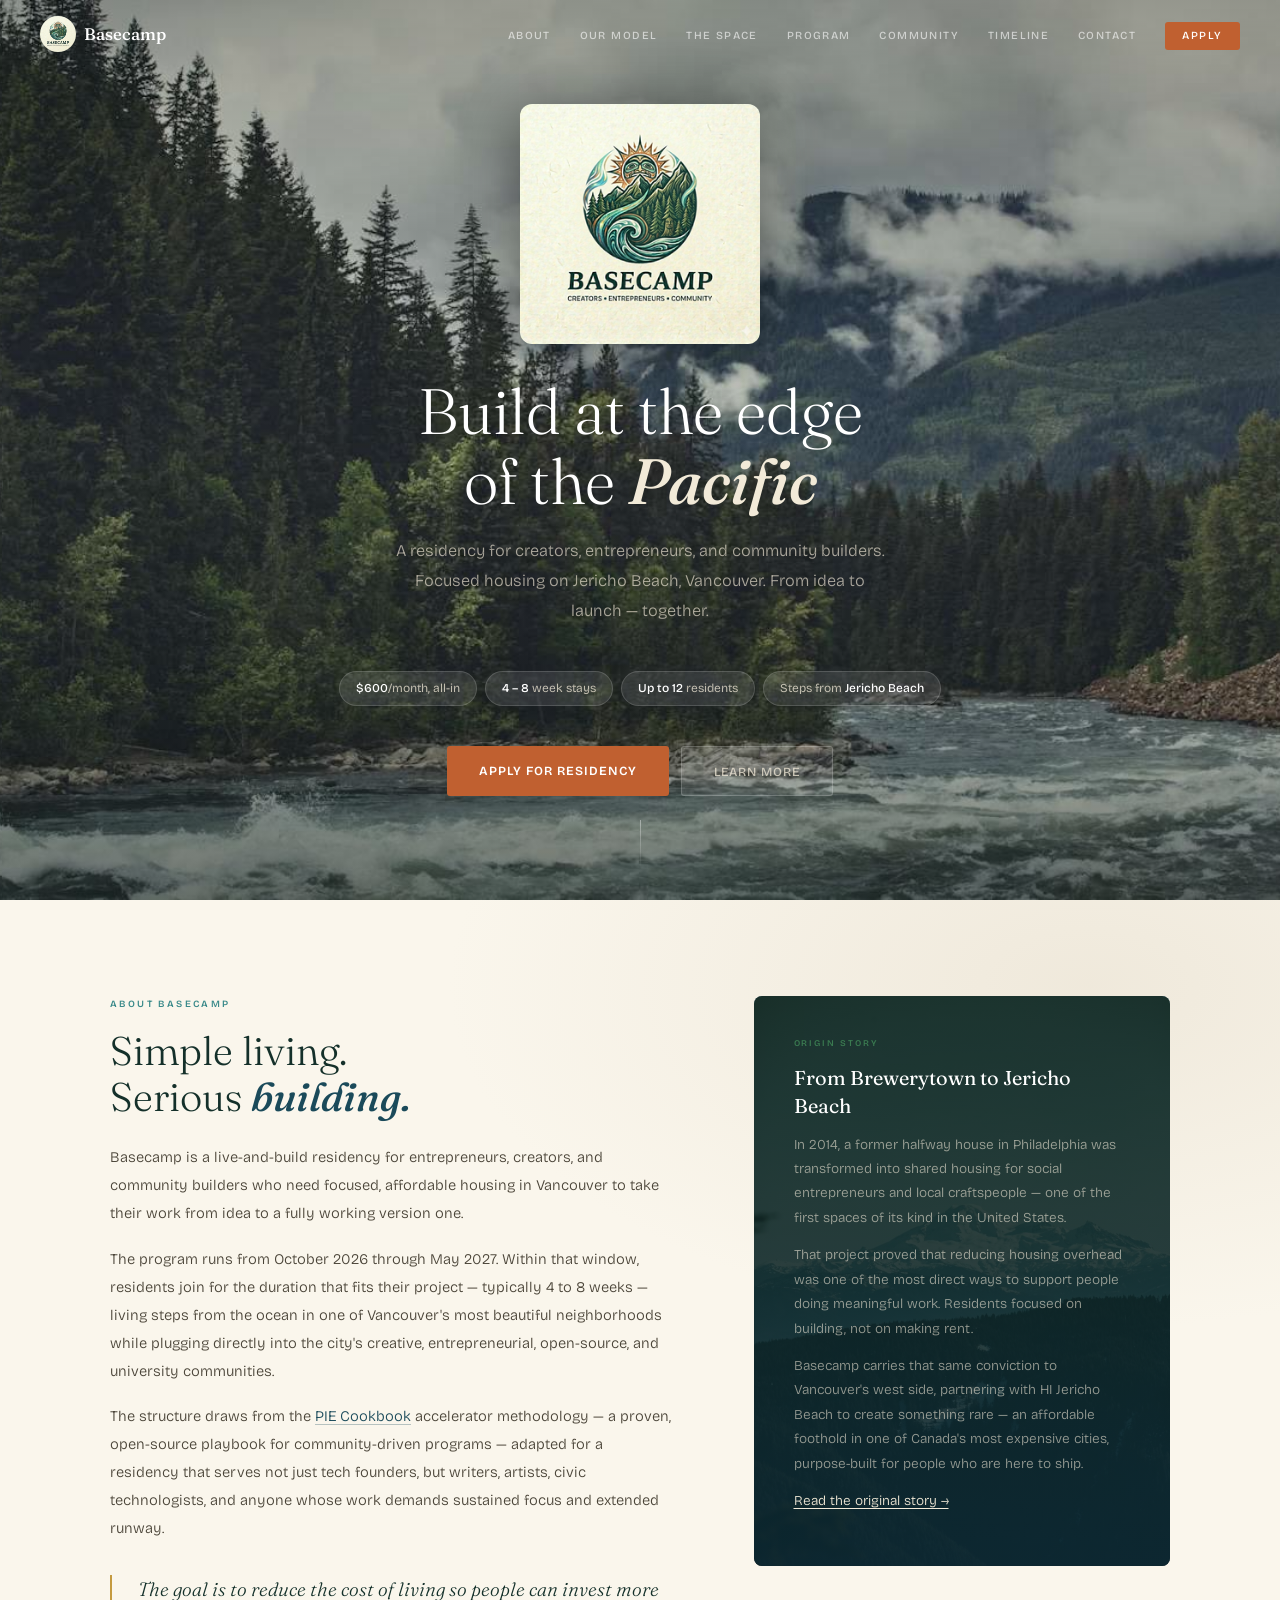
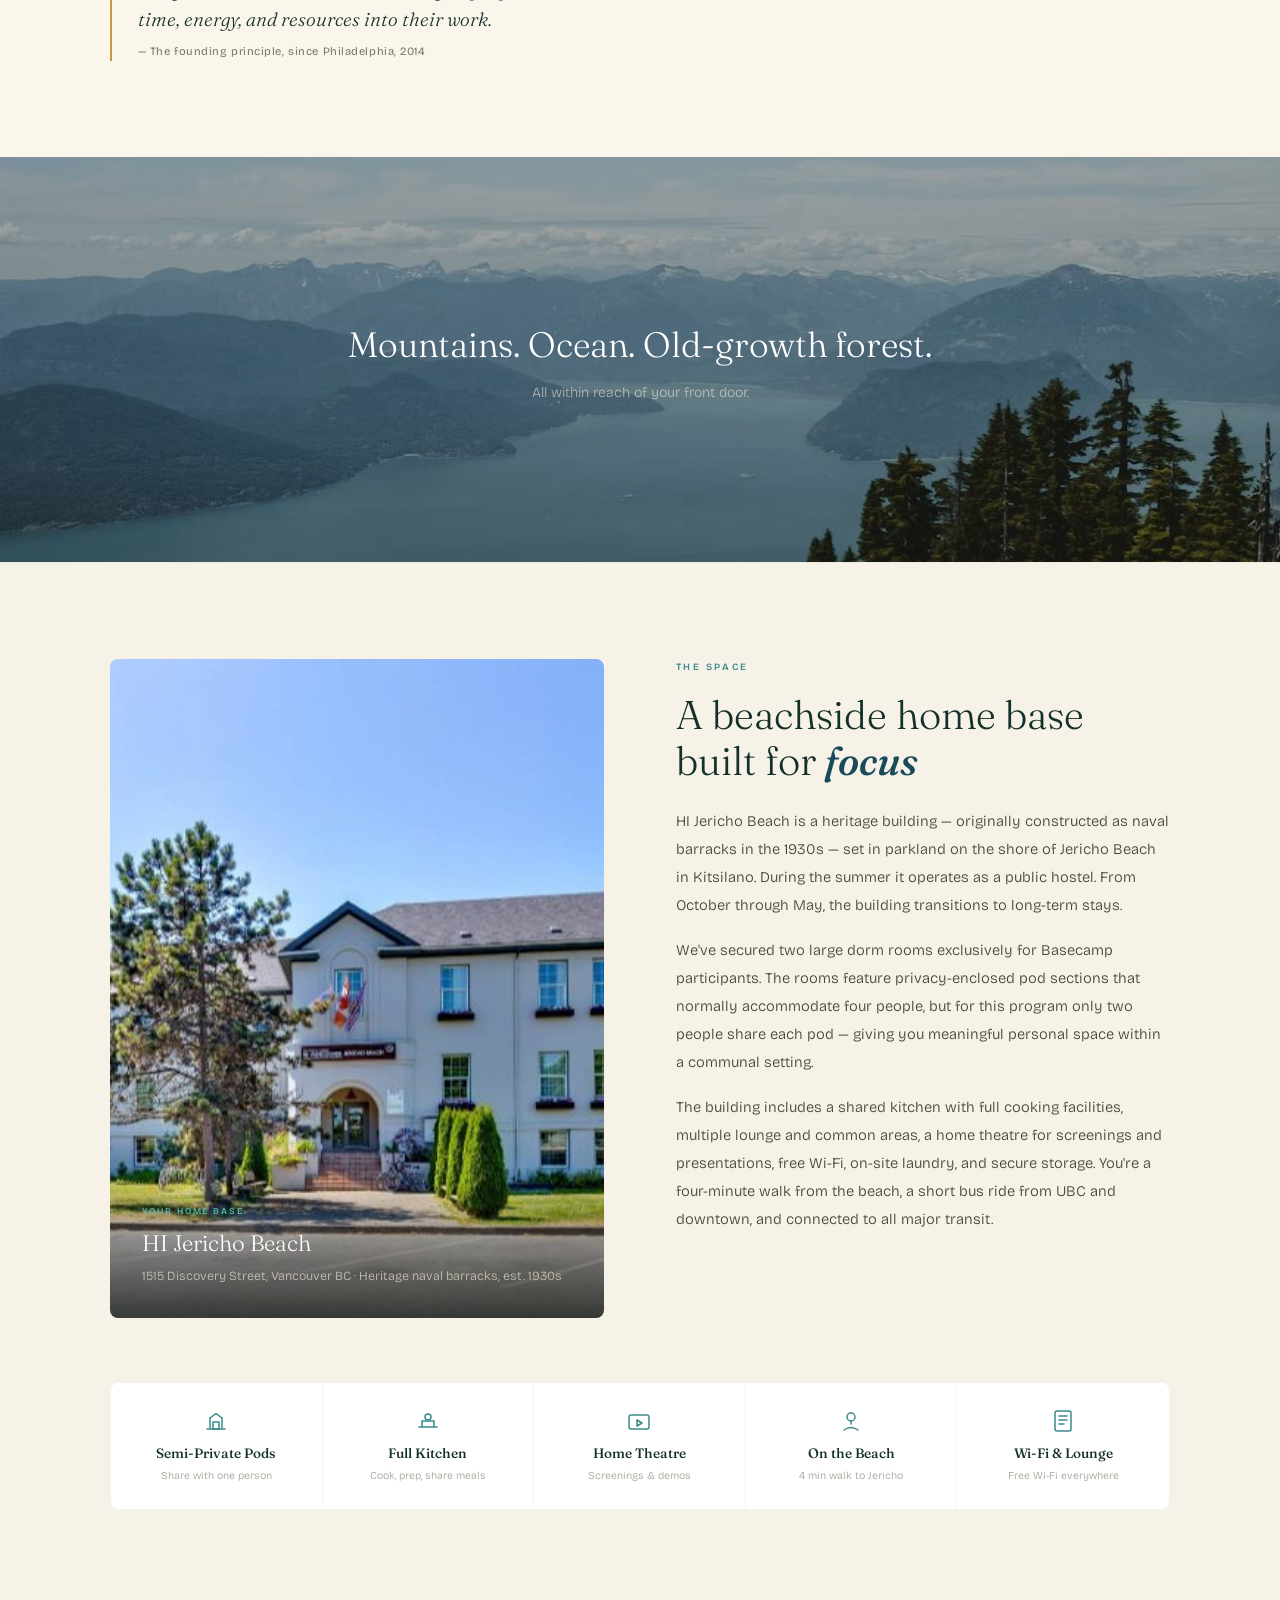
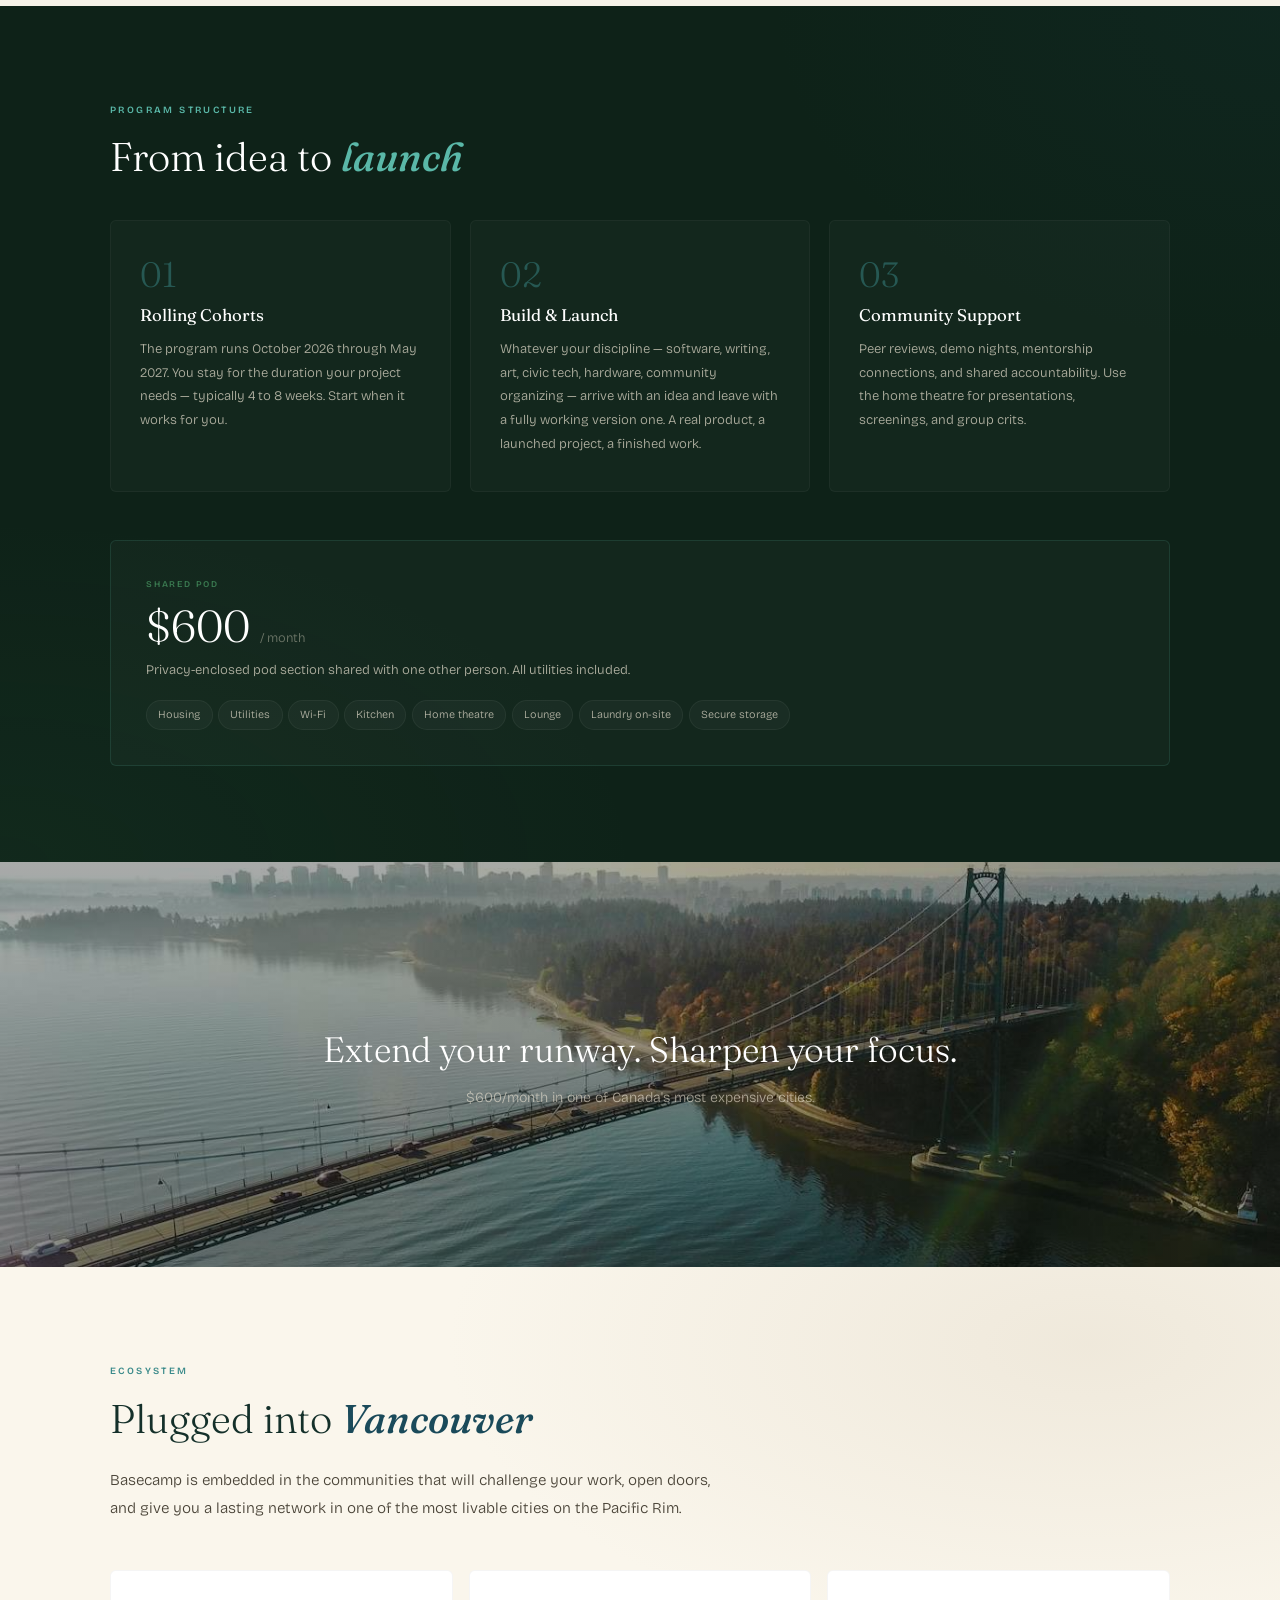
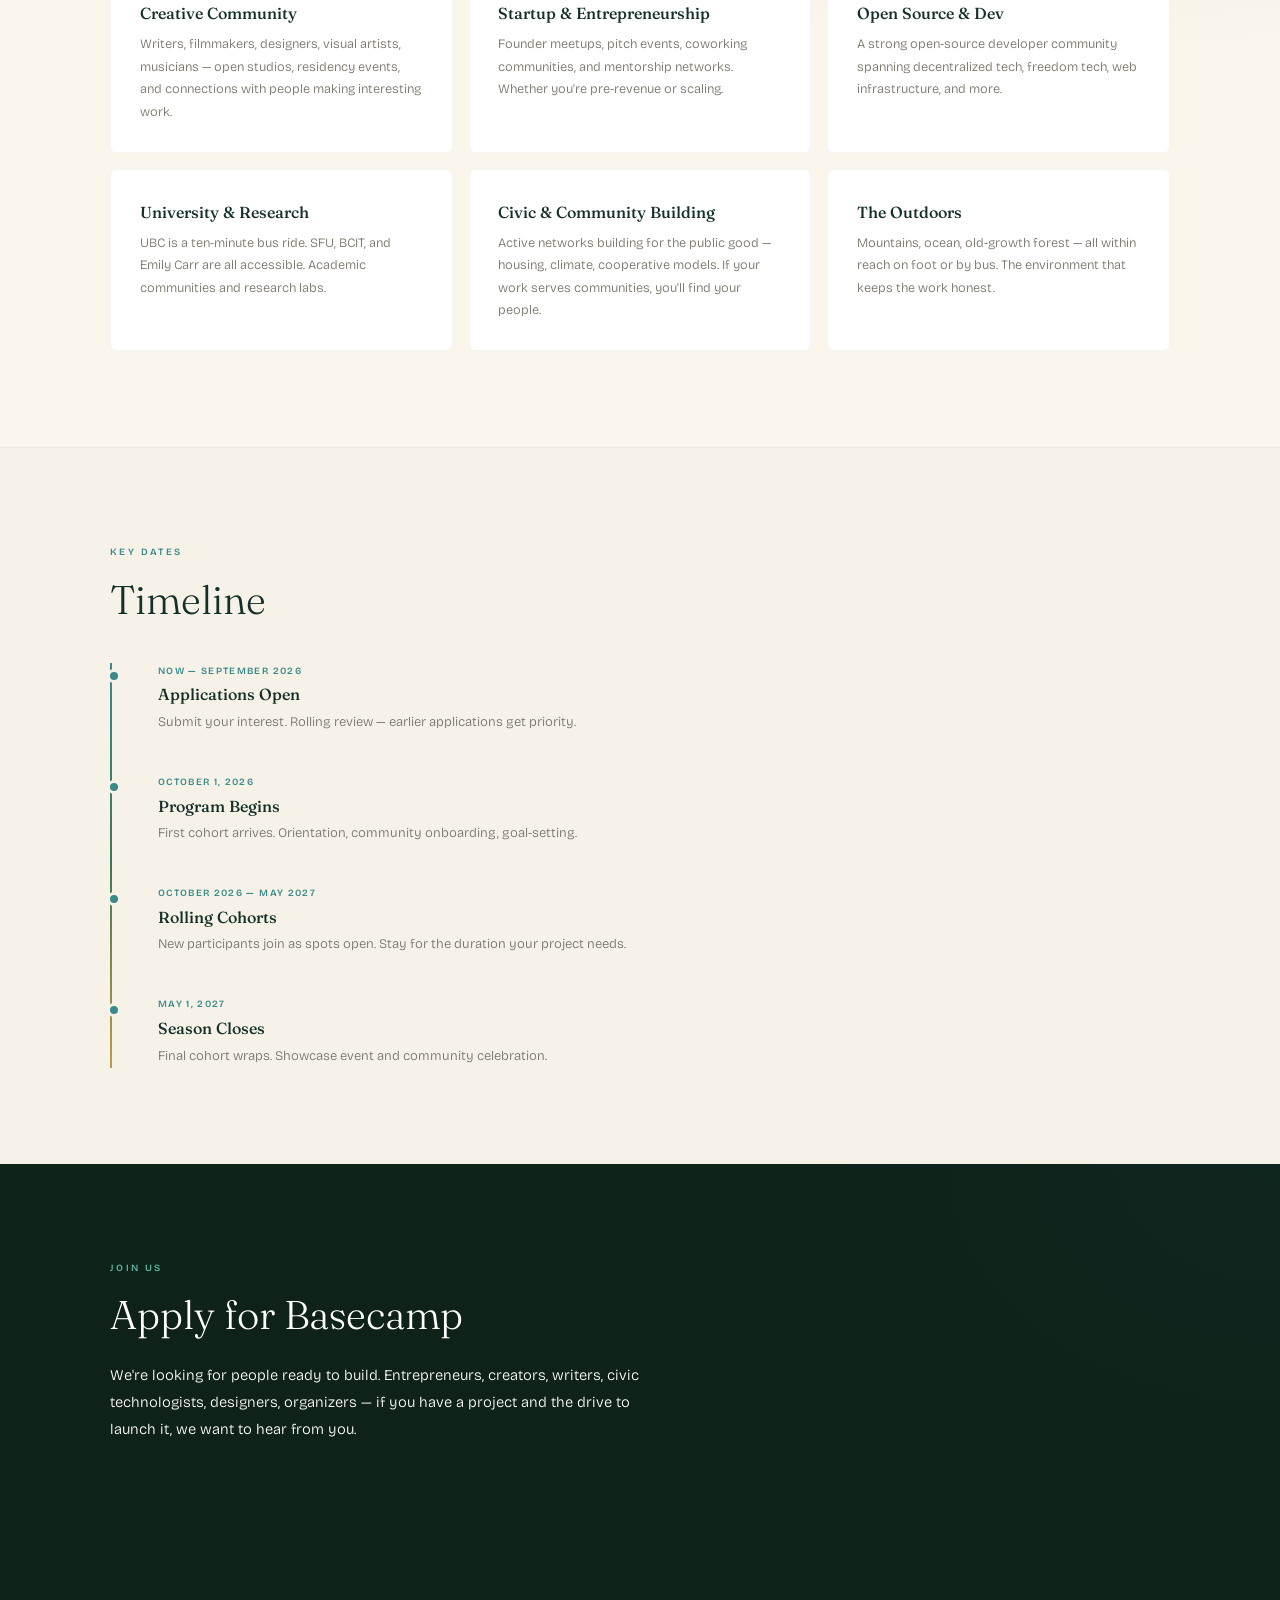
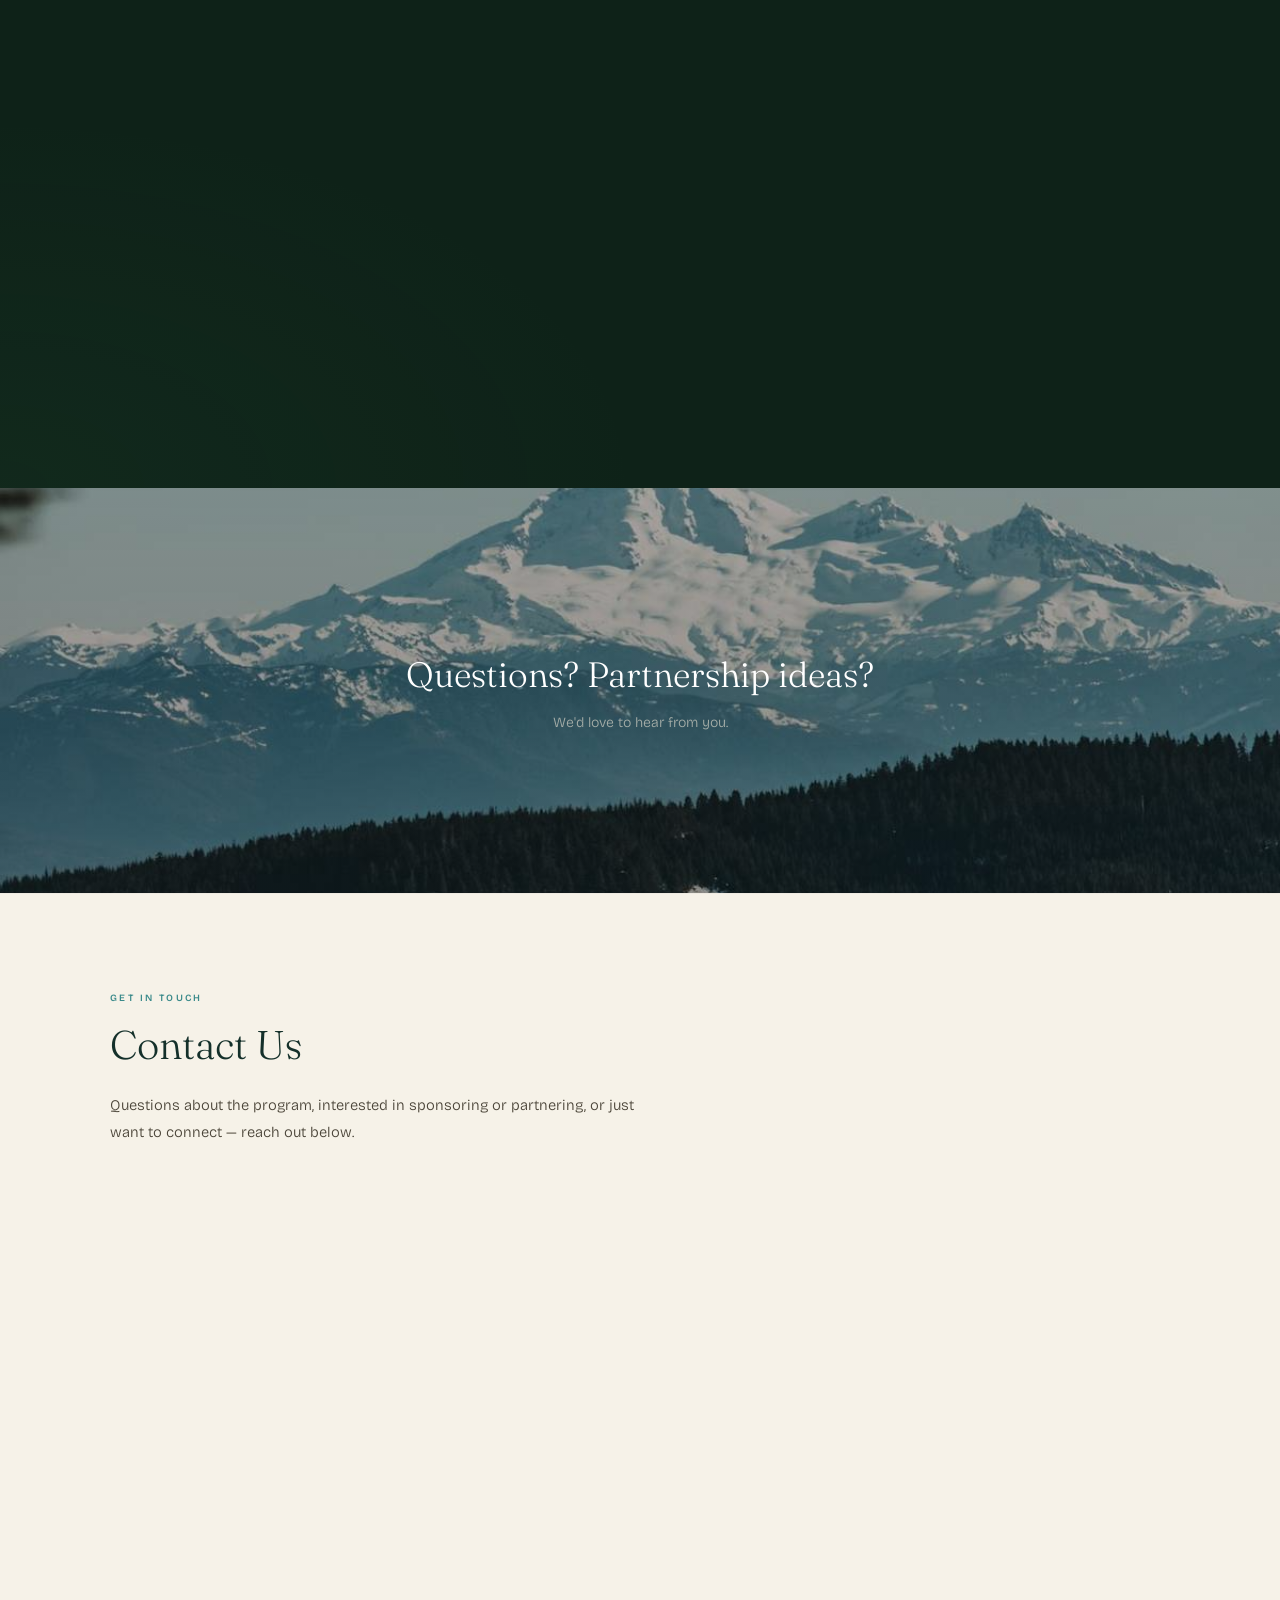
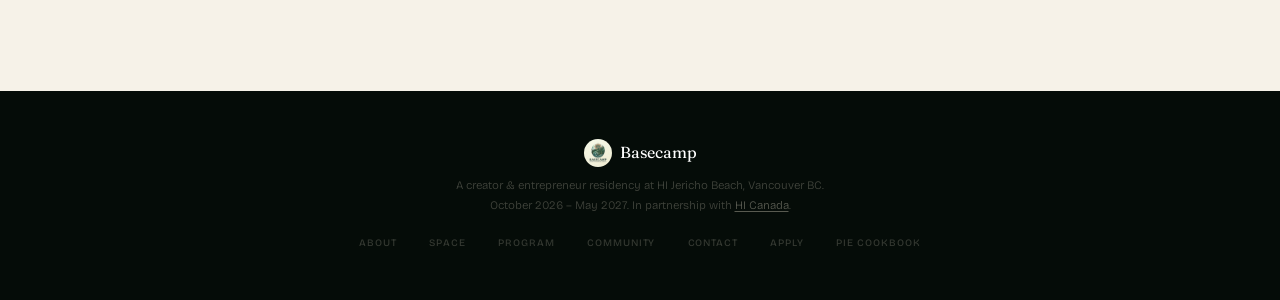
==== commit eb138ac4: "Remove private-room option, cap residents at 12, swap Space photo - Remove all private-room mentions" ====
--- a/index.html
+++ b/index.html
@@ -4,18 +4,11 @@
 <meta charset="UTF-8">
 <meta name="viewport" content="width=device-width, initial-scale=1.0">
 <title>Basecamp — Creator & Entrepreneur Residency · Vancouver, BC</title>
-<meta name="description" content="A residency for creators, entrepreneurs, and community builders. Focused housing at HI Jericho Beach, Vancouver — $600/month all-in, October 2026 to May 2027. From idea to launch, together.">
-<link rel="canonical" href="https://basecampyvr.ca/">
-<meta property="og:type" content="website">
-<meta property="og:url" content="https://basecampyvr.ca/">
-<meta property="og:title" content="Basecamp — Creator & Entrepreneur Residency · Vancouver, BC">
-<meta property="og:description" content="Focused housing for builders at HI Jericho Beach, Vancouver. $600/month all-in, October 2026 – May 2027.">
-<link rel="icon" type="image/png" href="[data-uri]">
 <link rel="preconnect" href="https://fonts.googleapis.com">
 <link rel="preconnect" href="https://fonts.gstatic.com" crossorigin>
 <link href="https://fonts.googleapis.com/css2?family=Fraunces:ital,opsz,wght@0,9..144,300;0,9..144,400;0,9..144,500;0,9..144,600;1,9..144,300;1,9..144,400;1,9..144,500&family=Bricolage+Grotesque:opsz,wght@12..96,300;12..96,400;12..96,500;12..96,600&display=swap" rel="stylesheet">
 <style>
-:root{--void:#050c08;--deep:#0e2218;--forest:#14302a;--canopy:#1e4a38;--fern:#3a7a50;--ocean:#1a4a5a;--teal:#3a8a8a;--teal-bright:#5ab8a8;--gold:#c49a40;--ember:#b4581e;--parchment:#f2ead8;--cream:#faf6ec;--linen:#f6f2e8;--text:#1a1810;--text-mid:#4a4438;--text-soft:#726c60;--text-faint:#a8a098;--teal-ink:#2f7272;--fern-bright:#4f9d68;--img-origin:url('[data-uri]');}
+:root{--void:#050c08;--deep:#0e2218;--forest:#14302a;--canopy:#1e4a38;--fern:#3a7a50;--ocean:#1a4a5a;--teal:#3a8a8a;--teal-bright:#5ab8a8;--gold:#c49a40;--ember:#c06030;--parchment:#f2ead8;--cream:#faf6ec;--linen:#f6f2e8;--text:#1a1810;--text-mid:#4a4438;--text-soft:#7a7468;--text-faint:#a8a098;}
 *{margin:0;padding:0;box-sizing:border-box;}
 html{scroll-behavior:smooth;}
 body{font-family:'Bricolage Grotesque',sans-serif;color:var(--text);background:var(--cream);-webkit-font-smoothing:antialiased;overflow-x:hidden;line-height:1.7;}
@@ -24,7 +17,7 @@
 
 /* NAV */
 nav{position:fixed;top:0;left:0;right:0;z-index:500;padding:1rem 2.5rem;display:flex;justify-content:space-between;align-items:center;transition:all .5s;}
-nav.solid{background:rgba(250,246,236,.92);-webkit-backdrop-filter:blur(28px) saturate(1.3);backdrop-filter:blur(28px) saturate(1.3);box-shadow:0 1px 0 rgba(0,0,0,.05);}
+nav.solid{background:rgba(250,246,236,.92);backdrop-filter:blur(28px) saturate(1.3);box-shadow:0 1px 0 rgba(0,0,0,.05);}
 .nlogo{display:flex;align-items:center;gap:.5rem;text-decoration:none;}
 .nlogo img{height:36px;width:36px;border-radius:50%;object-fit:cover;}
 .nlogo span{font-family:'Fraunces',serif;font-size:1.05rem;font-weight:500;color:#fff;transition:color .5s;}
@@ -34,7 +27,7 @@
 nav.solid .nlinks a{color:var(--text-soft);}
 .nlinks a:hover{color:var(--gold);}
 .ncta{background:var(--ember)!important;color:#fff!important;padding:.45rem 1.1rem;border-radius:3px;}
-.ncta:hover{transform:translateY(-1px);box-shadow:0 6px 16px rgba(180,88,30,.3);}
+.ncta:hover{transform:translateY(-1px);box-shadow:0 6px 16px rgba(192,96,48,.3);}
 .burger{display:none;background:none;border:none;cursor:pointer;}
 .burger svg{width:24px;height:24px;stroke:#fff;stroke-width:1.5;transition:stroke .5s;}
 nav.solid .burger svg{stroke:var(--text);}
@@ -50,12 +43,12 @@
 .hero h1 em{font-weight:500;font-style:italic;color:var(--parchment);}
 .hero-sub{font-size:1.02rem;font-weight:300;color:rgba(242,234,216,.65);max-width:500px;margin:0 auto 2.8rem;line-height:1.85;text-shadow:0 1px 8px rgba(0,0,0,.2);opacity:0;animation:fadeUp .9s .85s forwards;}
 .hero-pills{display:flex;justify-content:center;gap:.5rem;flex-wrap:wrap;margin-bottom:2.5rem;opacity:0;animation:fadeUp .9s 1.05s forwards;}
-.pill{padding:.4rem 1rem;background:rgba(255,255,255,.1);border:1px solid rgba(255,255,255,.15);border-radius:100px;font-size:.75rem;color:rgba(242,234,216,.75);-webkit-backdrop-filter:blur(8px);backdrop-filter:blur(8px);}
+.pill{padding:.4rem 1rem;background:rgba(255,255,255,.1);border:1px solid rgba(255,255,255,.15);border-radius:100px;font-size:.75rem;color:rgba(242,234,216,.75);backdrop-filter:blur(8px);}
 .pill b{color:#fff;font-weight:500;}
 .hero-btns{display:flex;justify-content:center;gap:.8rem;flex-wrap:wrap;opacity:0;animation:fadeUp .9s 1.25s forwards;}
 .btn-a{display:inline-block;background:var(--ember);color:#fff;text-decoration:none;padding:.85rem 2rem;font-family:inherit;font-size:.78rem;font-weight:600;letter-spacing:.08em;text-transform:uppercase;border-radius:3px;border:none;cursor:pointer;transition:transform .3s,box-shadow .3s;}
-.btn-a:hover{transform:translateY(-2px);box-shadow:0 12px 32px rgba(180,88,30,.35);}
-.btn-b{display:inline-block;background:rgba(255,255,255,.1);-webkit-backdrop-filter:blur(8px);backdrop-filter:blur(8px);color:rgba(242,234,216,.75);text-decoration:none;padding:.85rem 2rem;font-family:inherit;font-size:.78rem;font-weight:500;letter-spacing:.08em;text-transform:uppercase;border:1px solid rgba(255,255,255,.18);border-radius:3px;transition:all .3s;}
+.btn-a:hover{transform:translateY(-2px);box-shadow:0 12px 32px rgba(192,96,48,.35);}
+.btn-b{display:inline-block;background:rgba(255,255,255,.1);backdrop-filter:blur(8px);color:rgba(242,234,216,.75);text-decoration:none;padding:.85rem 2rem;font-family:inherit;font-size:.78rem;font-weight:500;letter-spacing:.08em;text-transform:uppercase;border:1px solid rgba(255,255,255,.18);border-radius:3px;transition:all .3s;}
 .btn-b:hover{background:rgba(255,255,255,.16);color:#fff;}
 .scroll-line{position:absolute;bottom:2rem;left:50%;transform:translateX(-50%);z-index:10;opacity:0;animation:fadeUp .8s 1.8s forwards;}
 .scroll-line::after{content:'';display:block;width:1px;height:48px;background:linear-gradient(to bottom,rgba(255,255,255,.4),transparent);animation:pulse 3s ease-in-out infinite;}
@@ -66,9 +59,6 @@
 .photo-banner{position:relative;height:45vh;min-height:300px;overflow:hidden;display:flex;align-items:center;justify-content:center;}
 .photo-banner .bg{position:absolute;inset:0;background-size:cover;background-position:center;}
 .photo-banner .ov{position:absolute;inset:0;background:linear-gradient(180deg,rgba(5,12,8,.35),rgba(5,12,8,.45));}
-.bg-b1{background-image:url('[data-uri]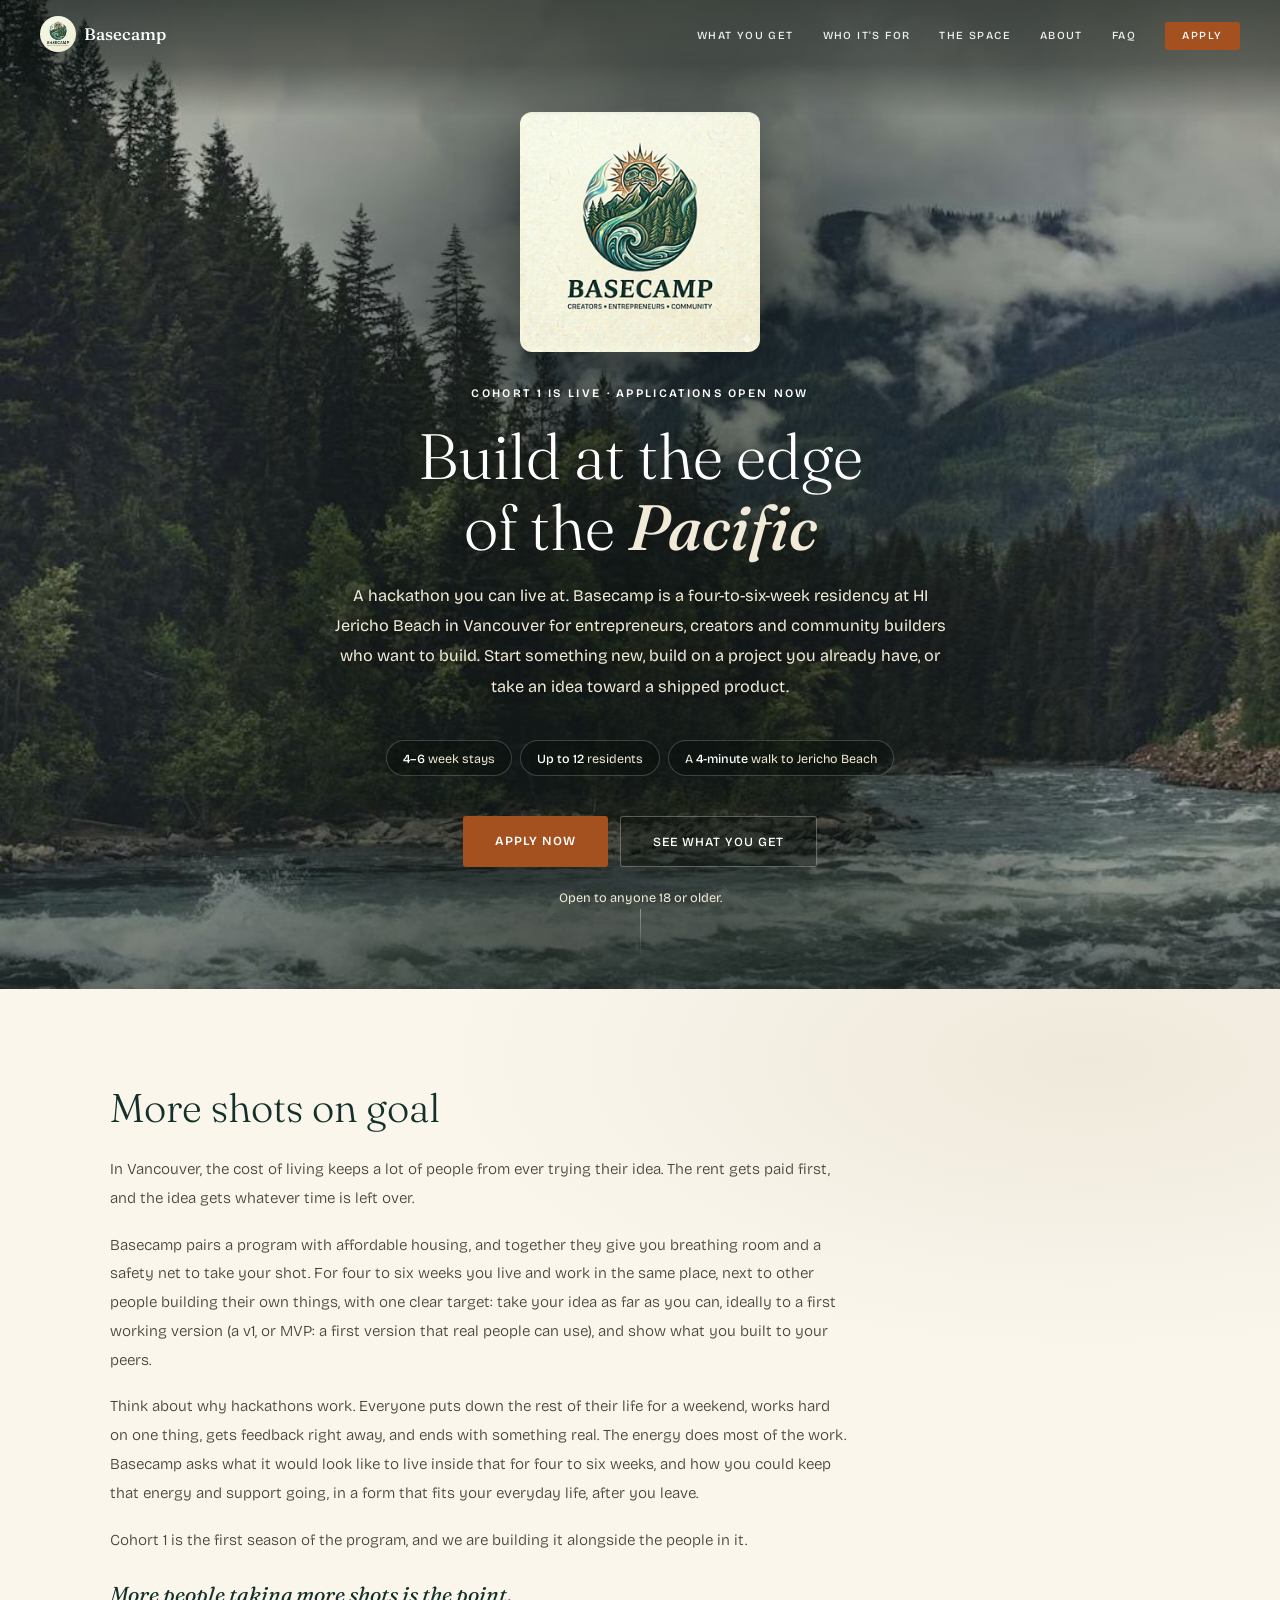
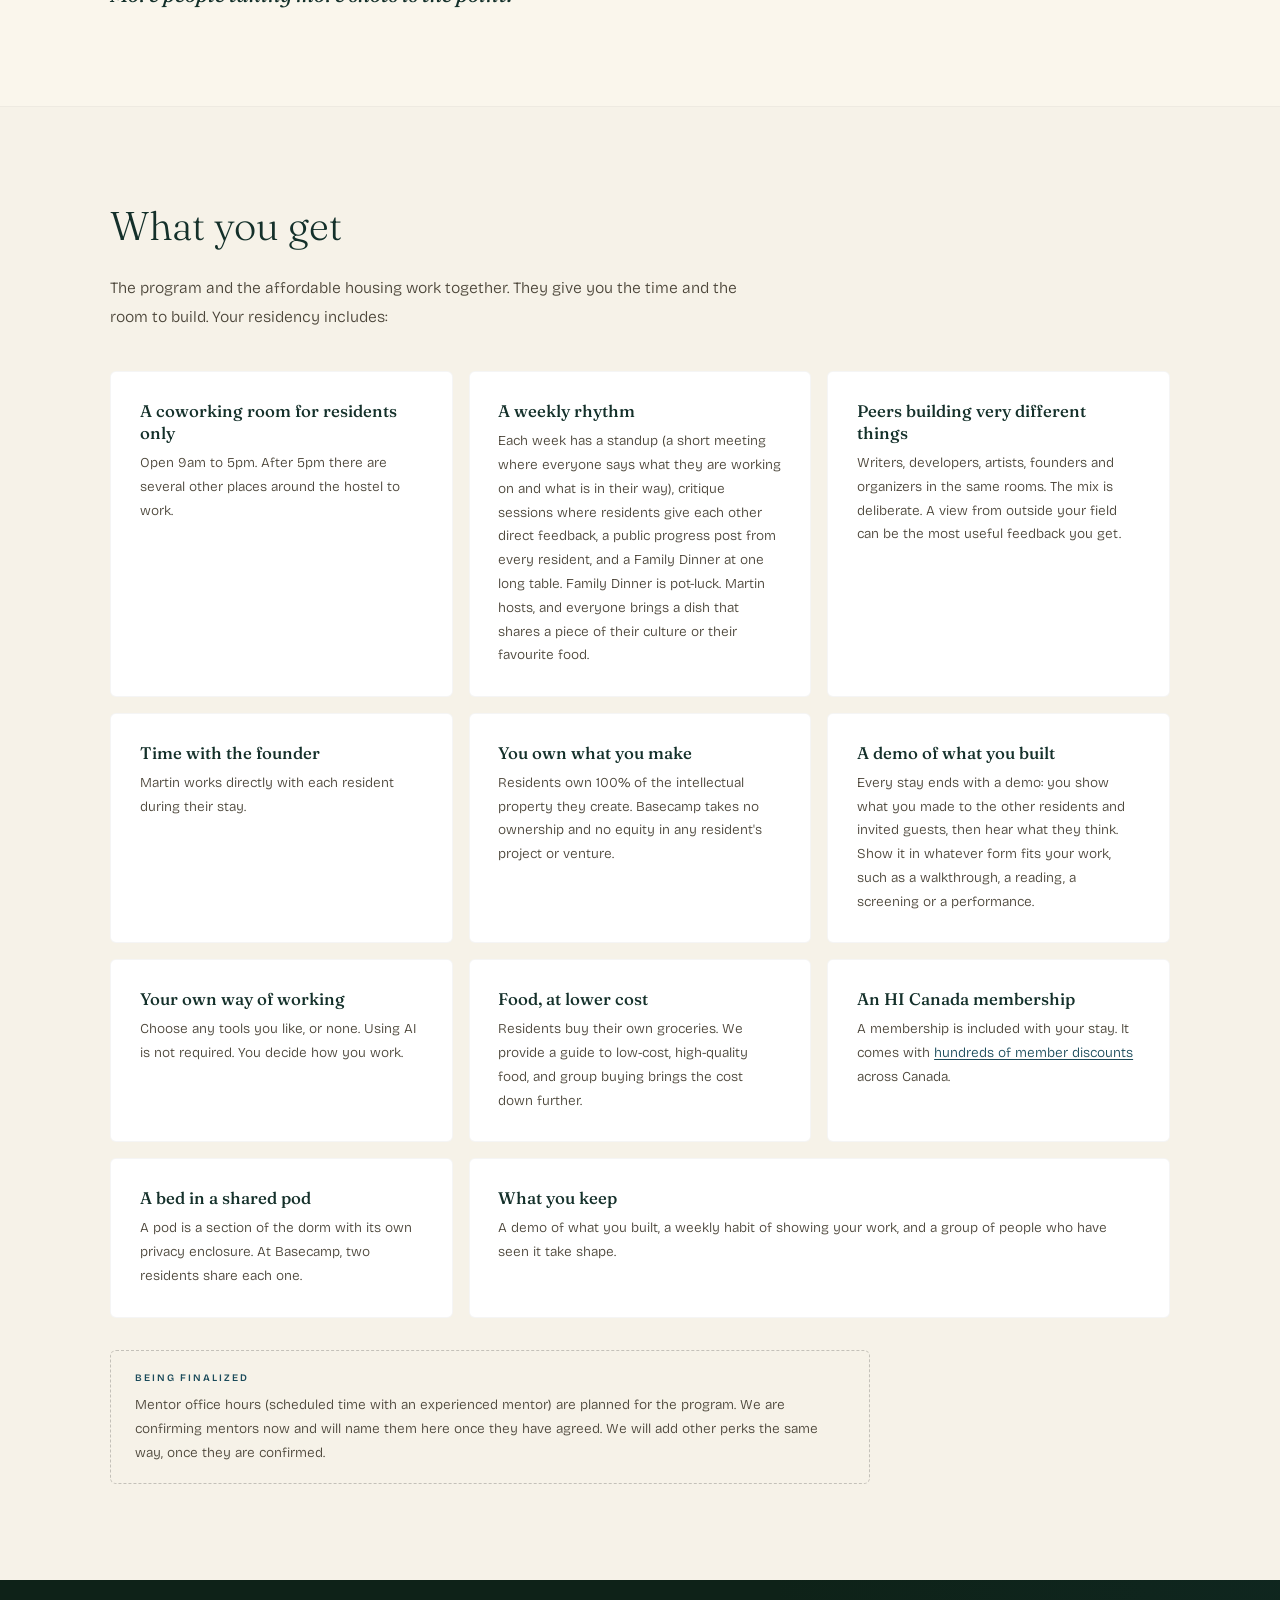
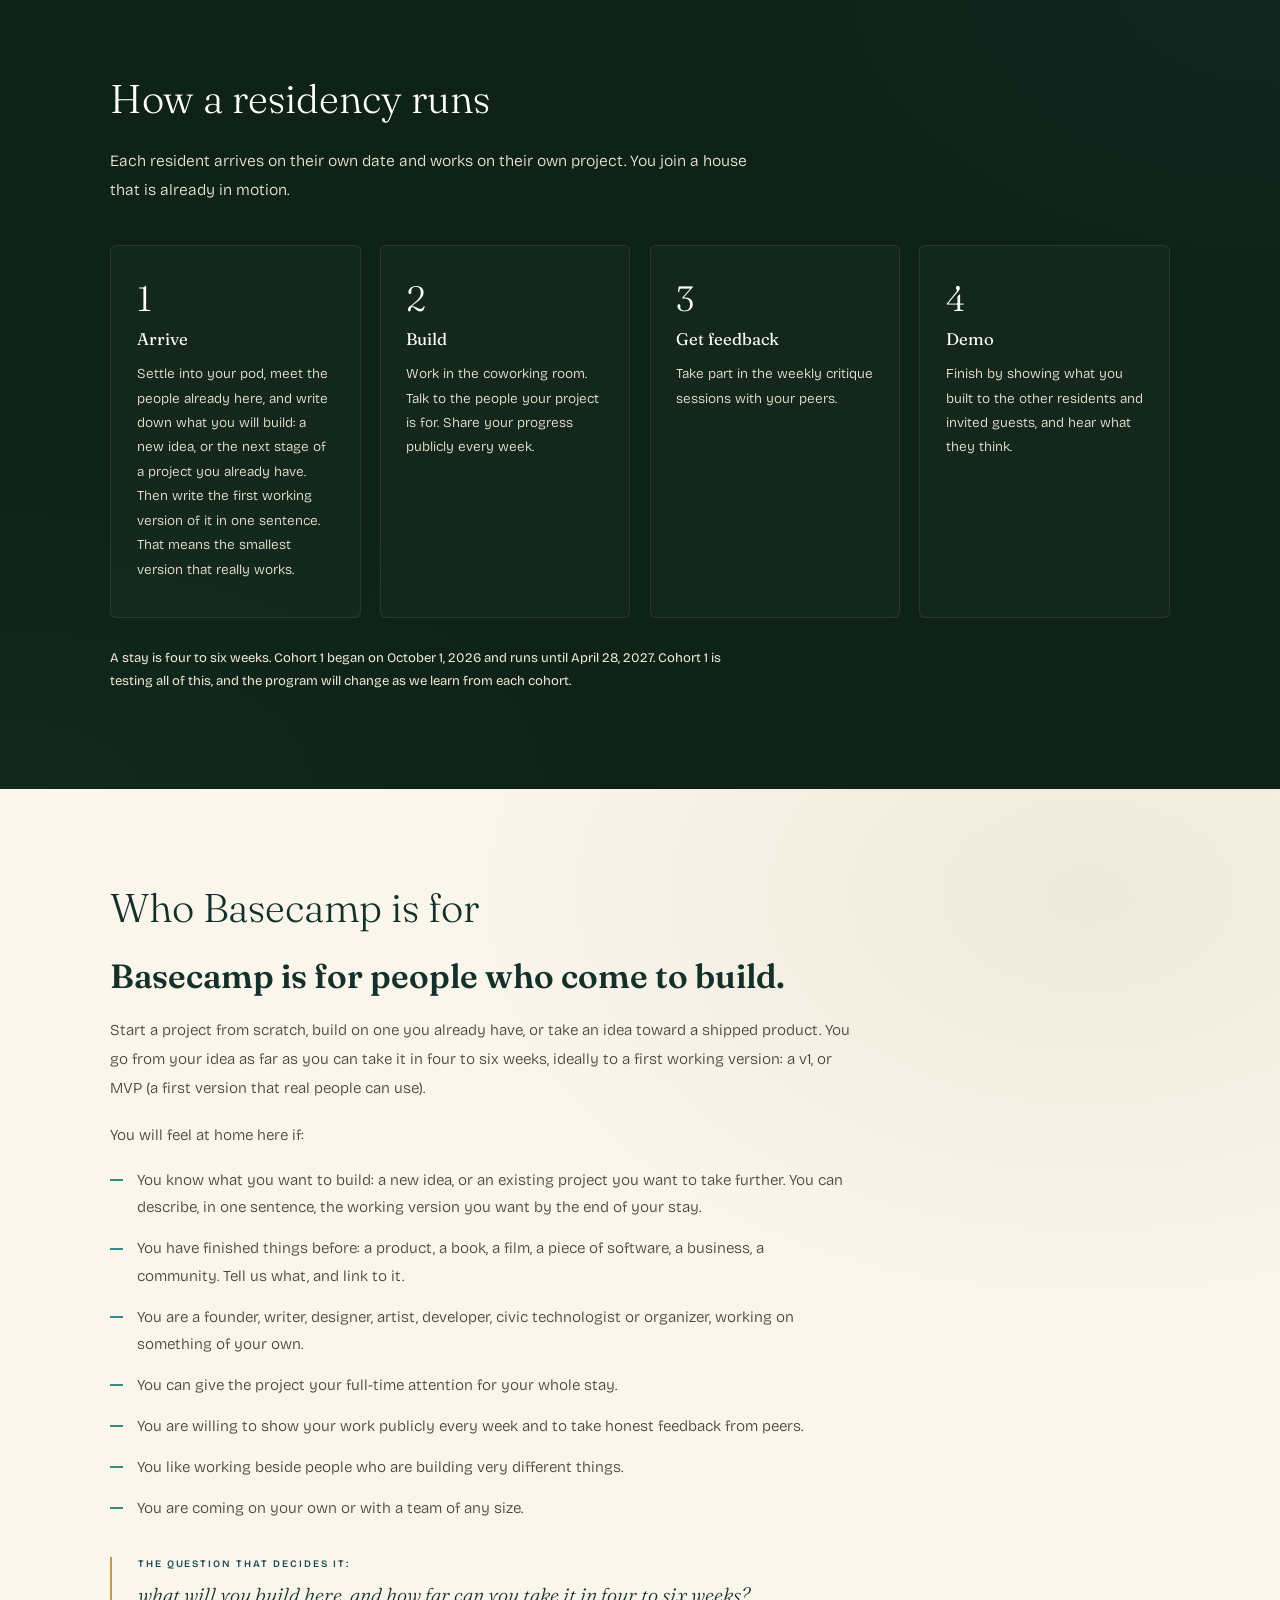
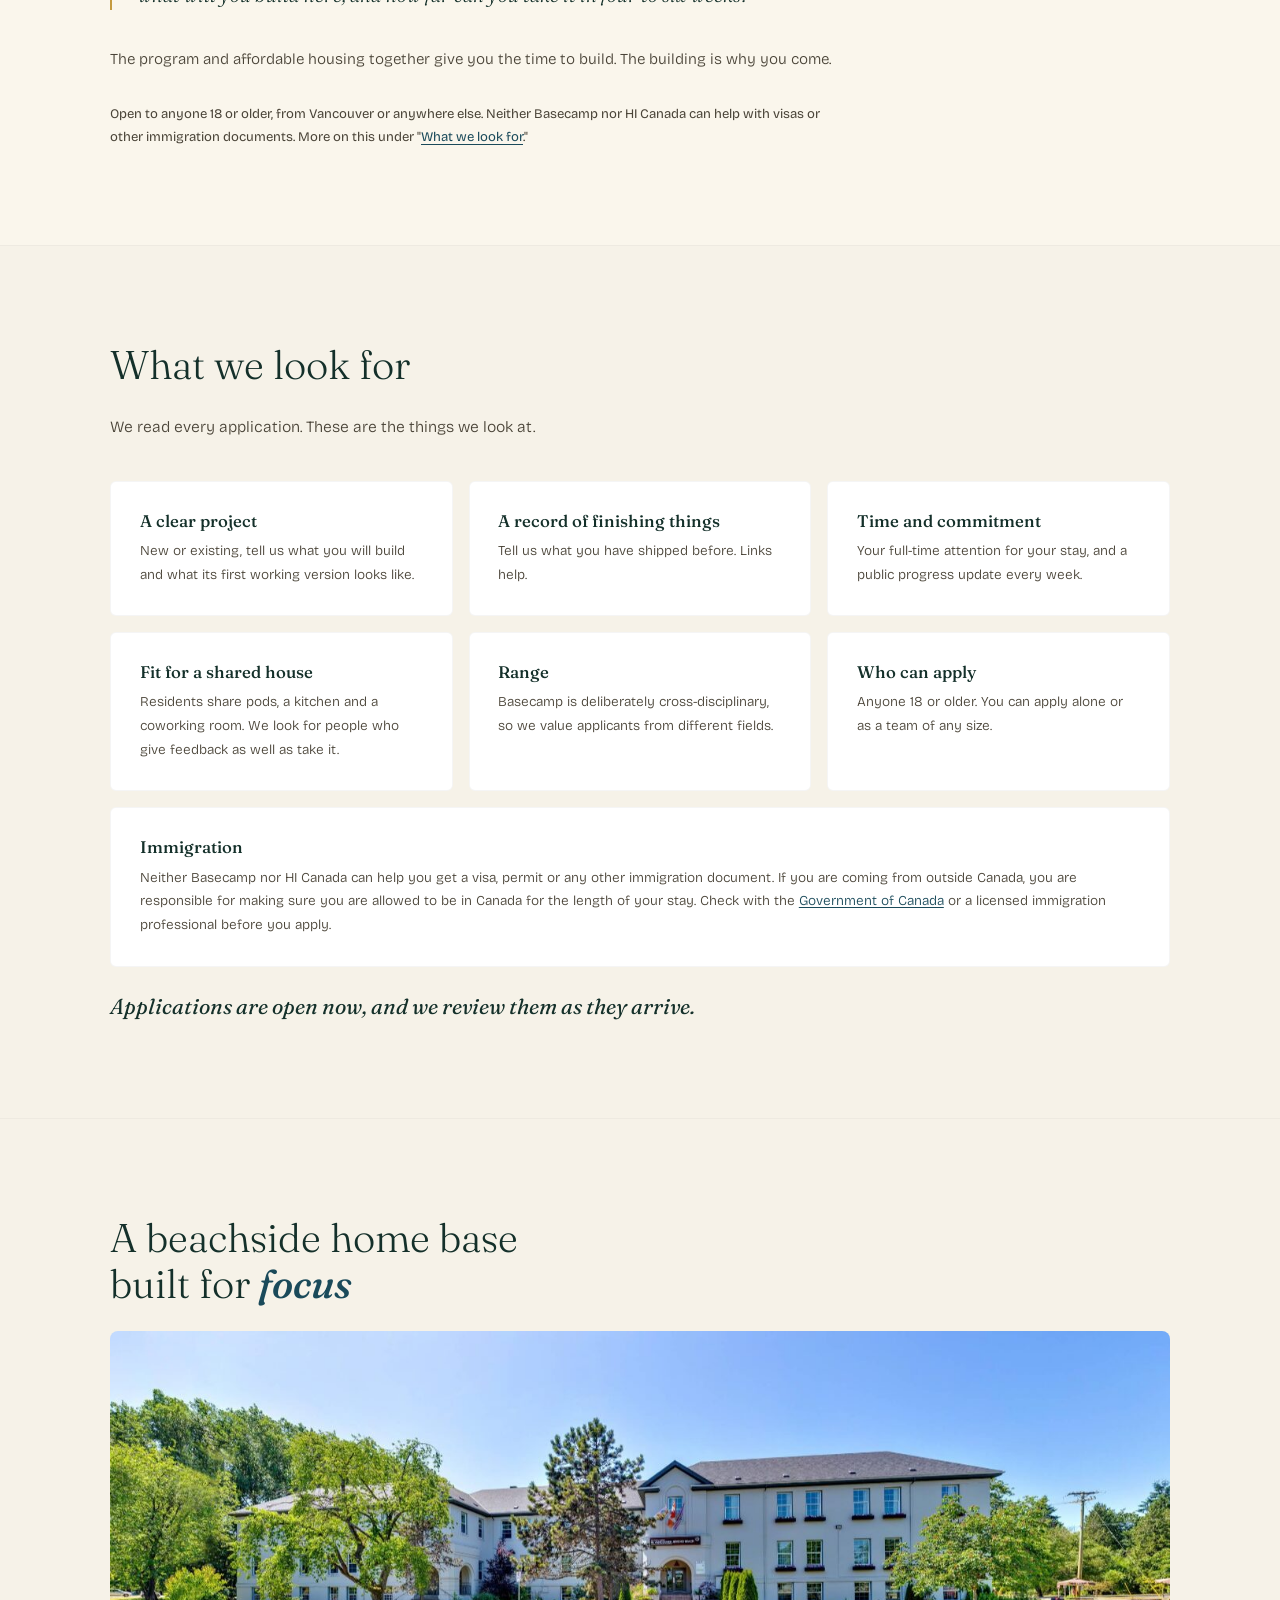
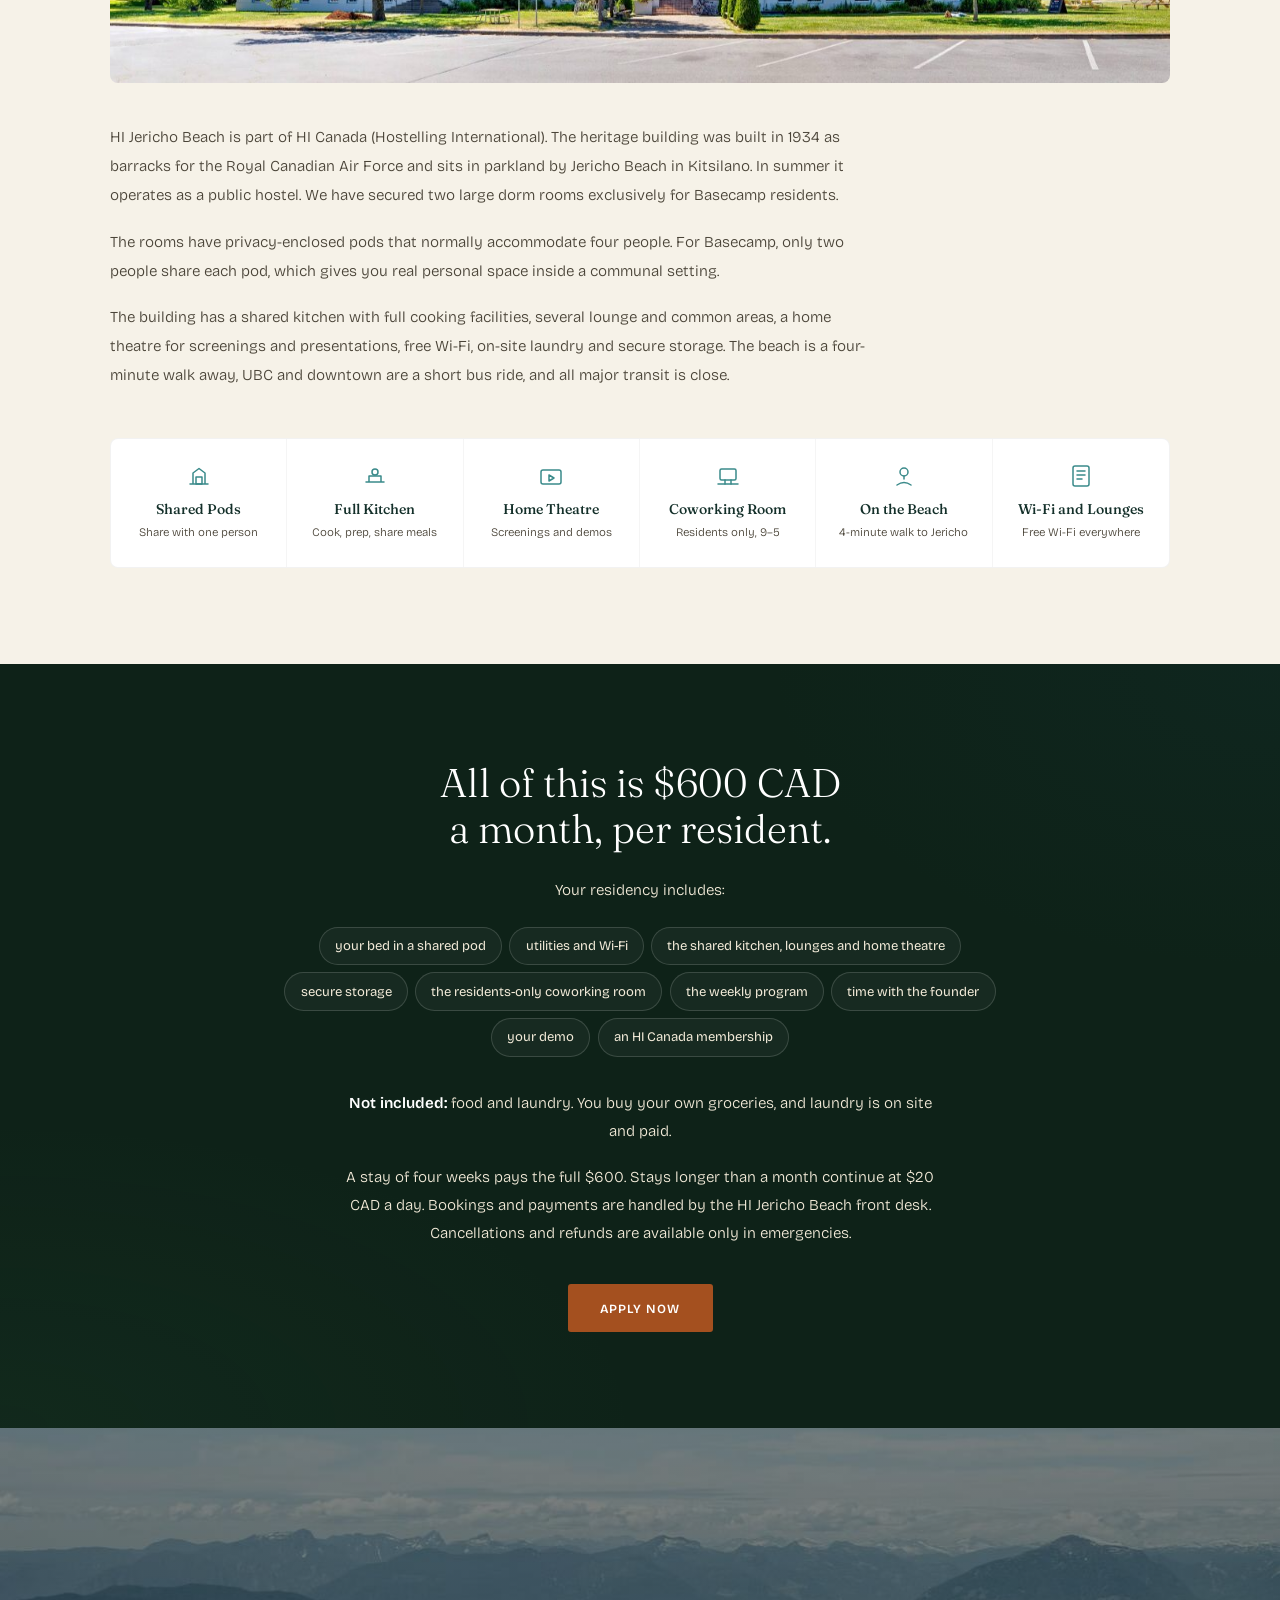
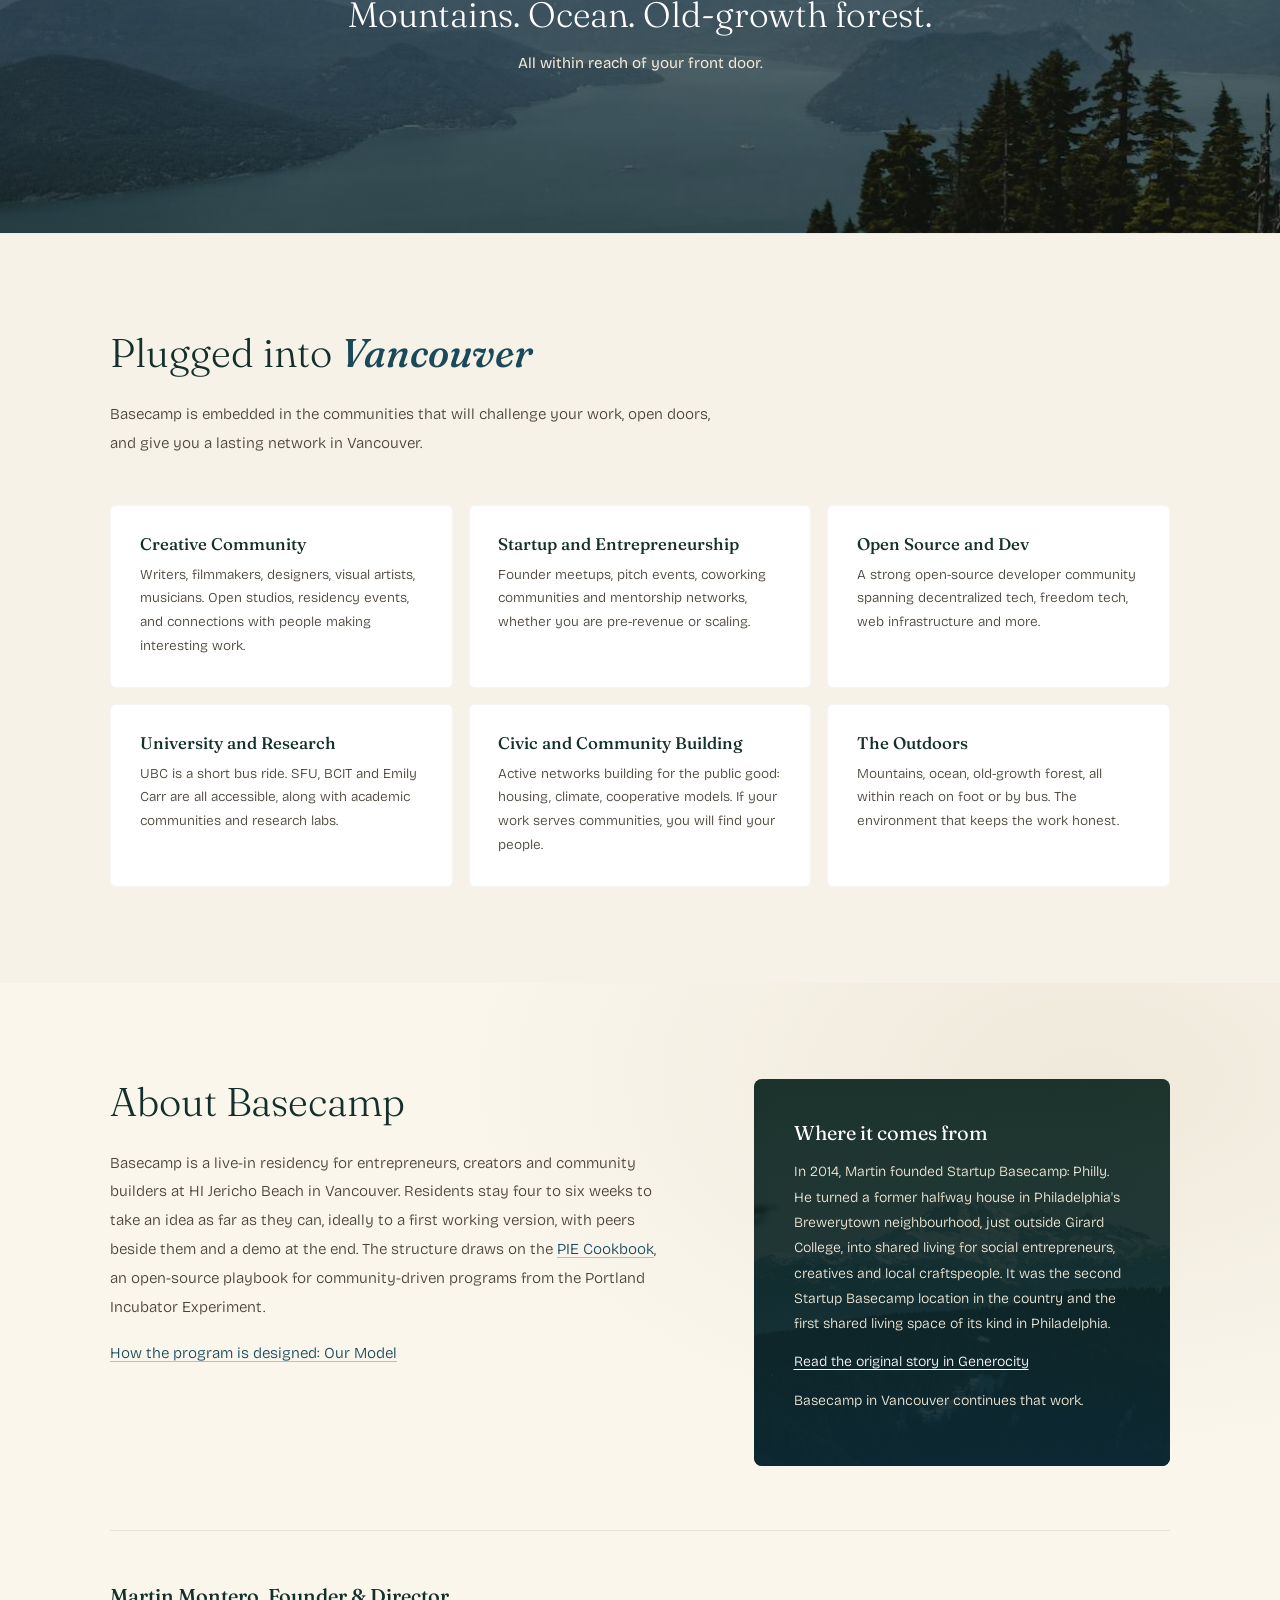
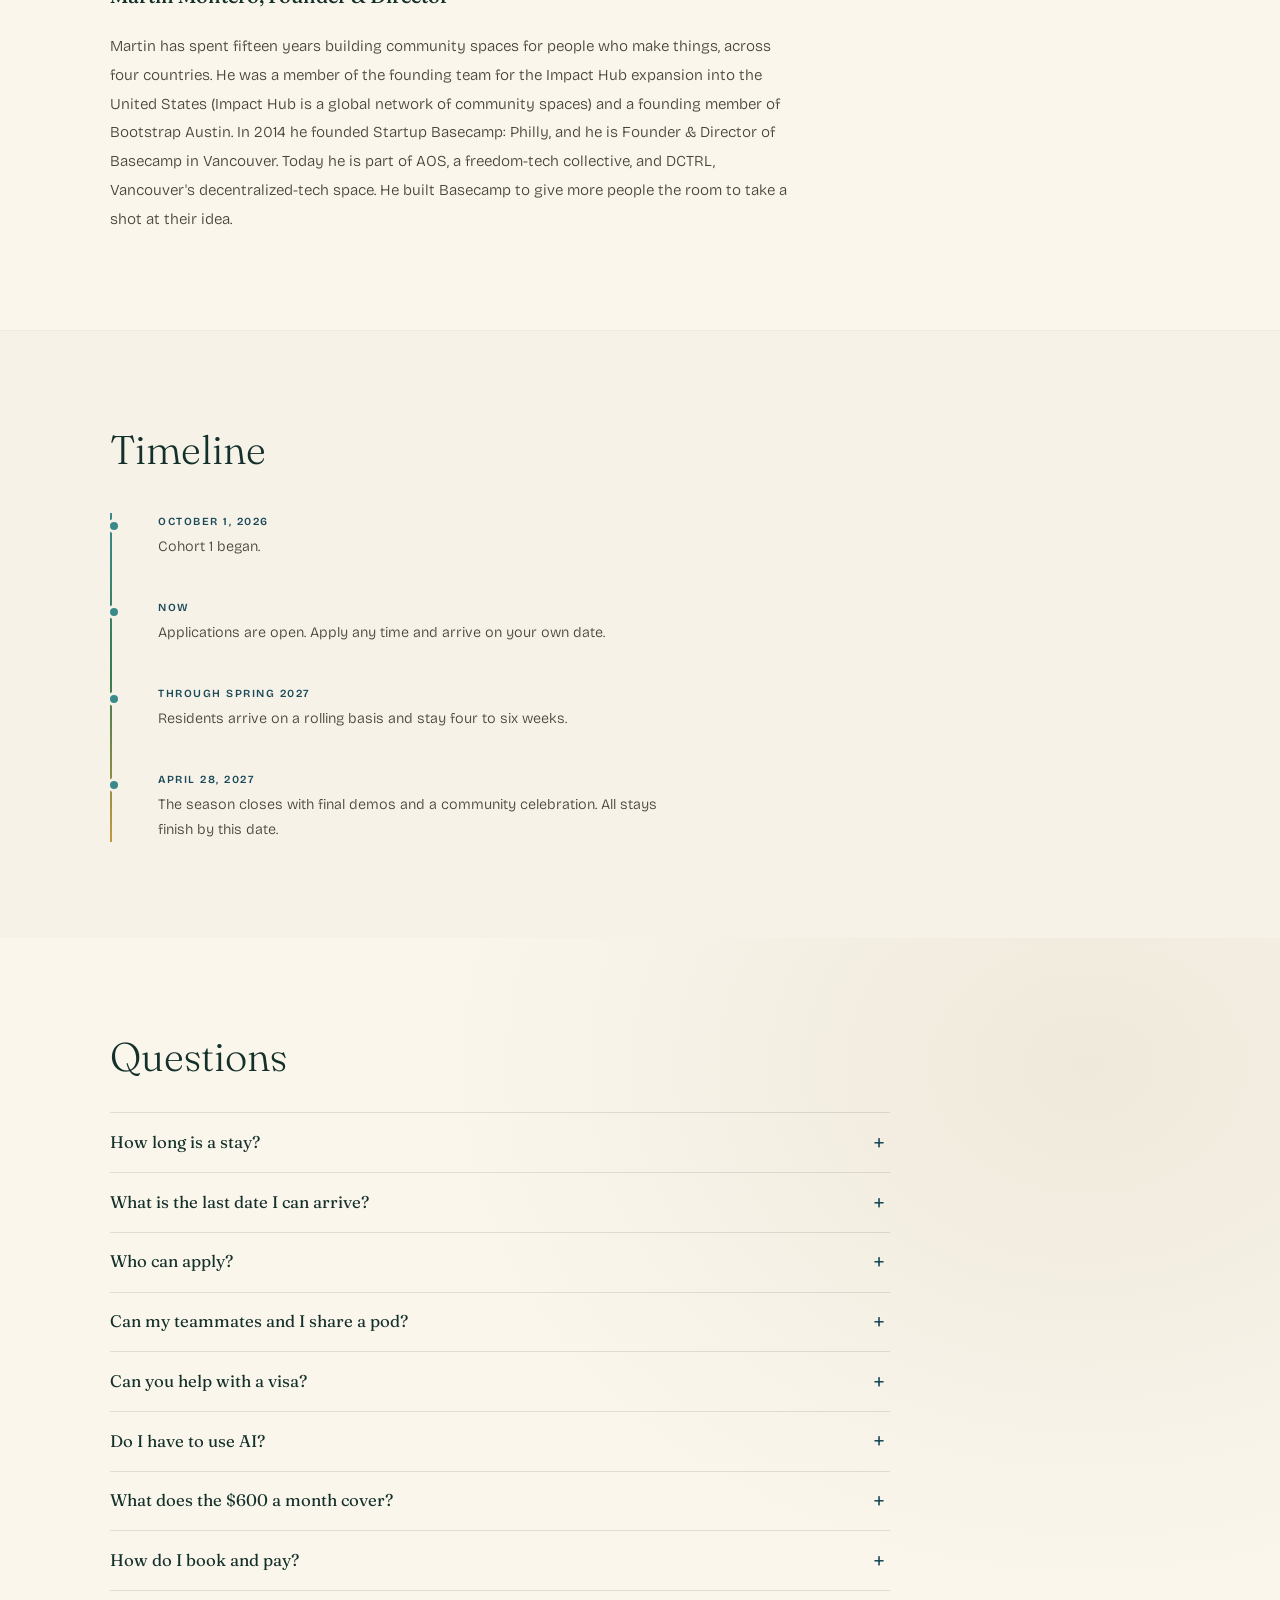
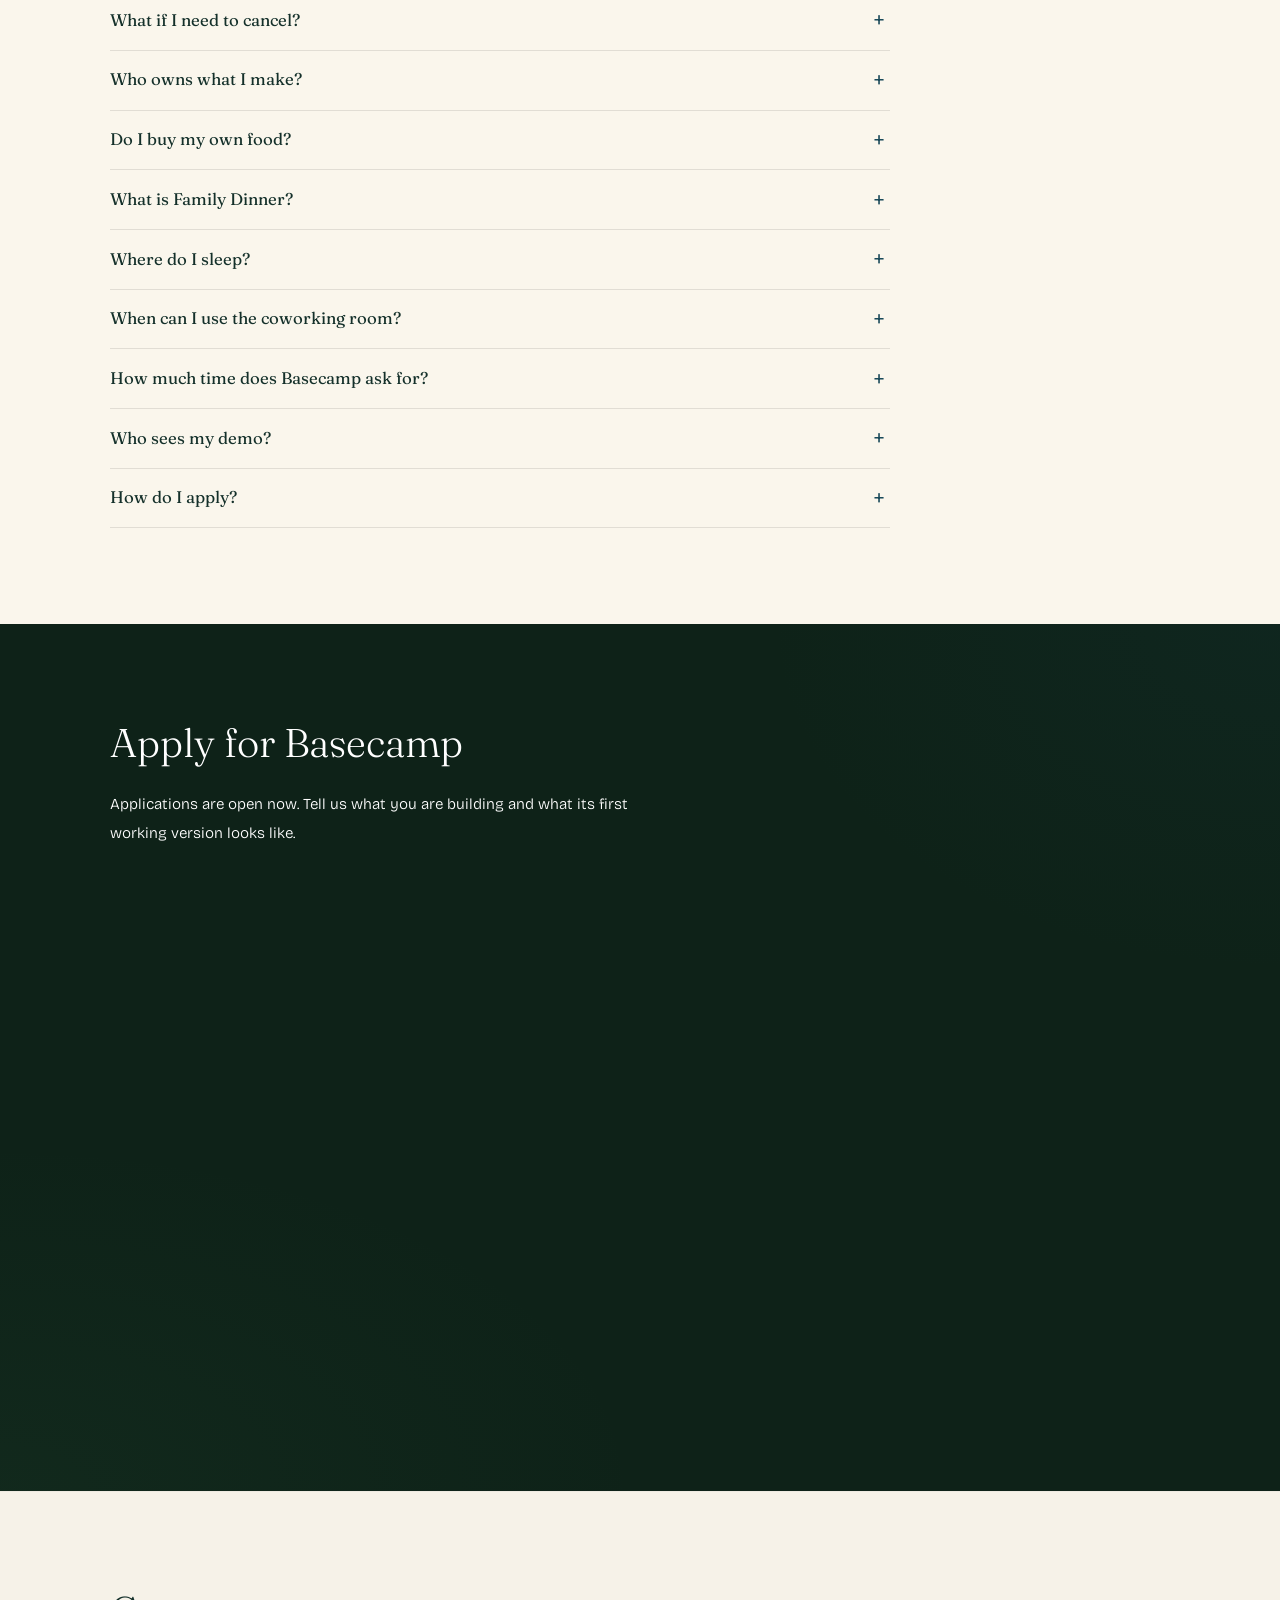
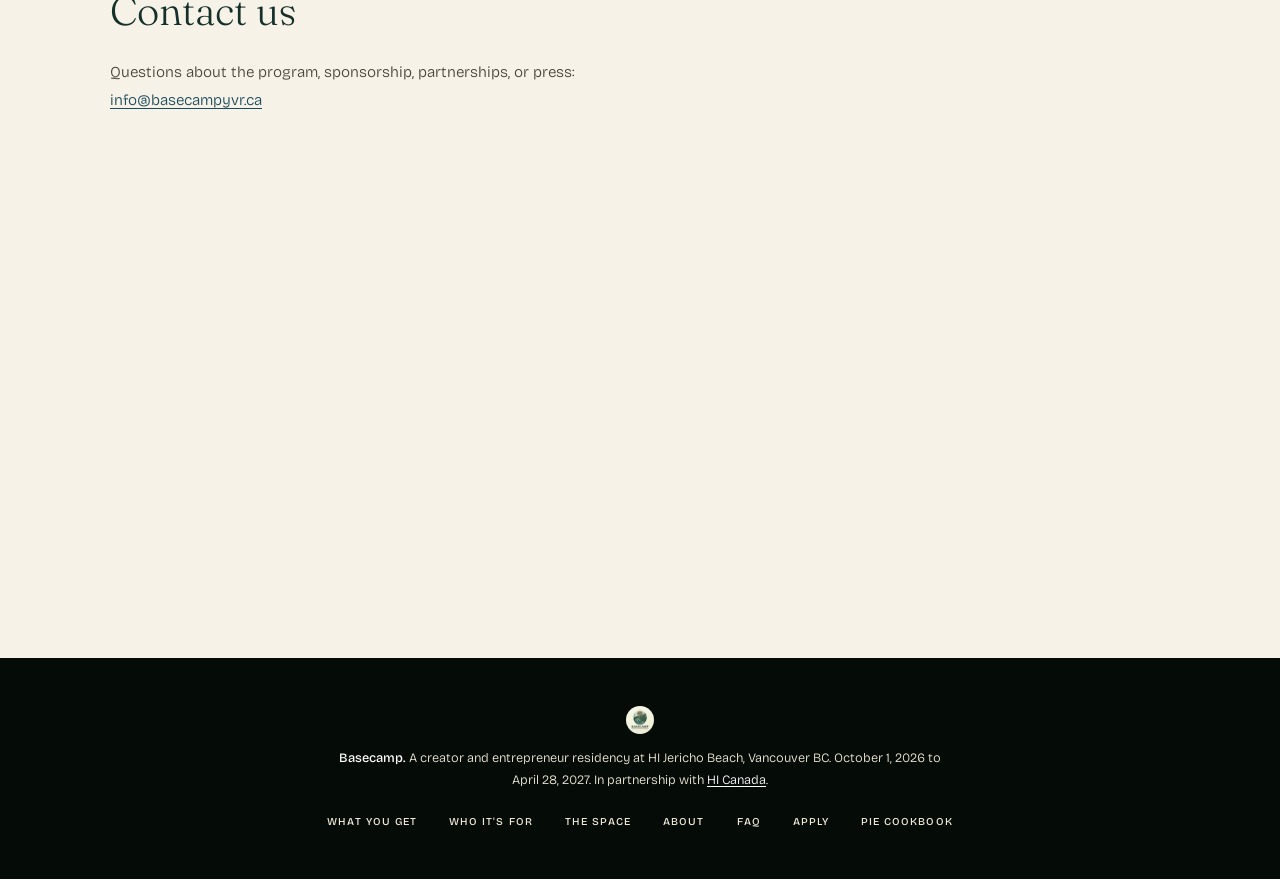
==== commit 28258b94: "Rebuild index.html page copy and structure from the approved copy Replaces the page content with the" ====
--- a/index.html
+++ b/index.html
@@ -3,12 +3,15 @@
 <head>
 <meta charset="UTF-8">
 <meta name="viewport" content="width=device-width, initial-scale=1.0">
-<title>Basecamp — Creator & Entrepreneur Residency · Vancouver, BC</title>
+<title>Basecamp: A Live-In Residency for Builders | Vancouver, BC</title>
+<meta name="description" content="A four-to-six-week live-in residency at HI Jericho Beach, Vancouver, for entrepreneurs, creators and community builders who want to build. Start something new, build on an existing project, or take an idea toward a shipped product. Applications are open now.">
+<meta property="og:title" content="Basecamp: A Live-In Residency for Builders | Vancouver, BC">
+<meta property="og:description" content="A four-to-six-week live-in residency at HI Jericho Beach, Vancouver, for entrepreneurs, creators and community builders who want to build. Start something new, build on an existing project, or take an idea toward a shipped product. Applications are open now.">
 <link rel="preconnect" href="https://fonts.googleapis.com">
 <link rel="preconnect" href="https://fonts.gstatic.com" crossorigin>
 <link href="https://fonts.googleapis.com/css2?family=Fraunces:ital,opsz,wght@0,9..144,300;0,9..144,400;0,9..144,500;0,9..144,600;1,9..144,300;1,9..144,400;1,9..144,500&family=Bricolage+Grotesque:opsz,wght@12..96,300;12..96,400;12..96,500;12..96,600&display=swap" rel="stylesheet">
 <style>
-:root{--void:#050c08;--deep:#0e2218;--forest:#14302a;--canopy:#1e4a38;--fern:#3a7a50;--ocean:#1a4a5a;--teal:#3a8a8a;--teal-bright:#5ab8a8;--gold:#c49a40;--ember:#c06030;--parchment:#f2ead8;--cream:#faf6ec;--linen:#f6f2e8;--text:#1a1810;--text-mid:#4a4438;--text-soft:#7a7468;--text-faint:#a8a098;}
+:root{--void:#050c08;--deep:#0e2218;--forest:#14302a;--canopy:#1e4a38;--fern:#3a7a50;--ocean:#1a4a5a;--teal:#3a8a8a;--teal-bright:#5ab8a8;--gold:#c49a40;--ember:#c06030;--ember-deep:#a4501f;--parchment:#f2ead8;--cream:#faf6ec;--linen:#f6f2e8;--text:#1a1810;--text-mid:#4a4438;--text-soft:#7a7468;--text-faint:#a8a098;}
 *{margin:0;padding:0;box-sizing:border-box;}
 html{scroll-behavior:smooth;}
 body{font-family:'Bricolage Grotesque',sans-serif;color:var(--text);background:var(--cream);-webkit-font-smoothing:antialiased;overflow-x:hidden;line-height:1.7;}
@@ -17,16 +20,18 @@
 
 /* NAV */
 nav{position:fixed;top:0;left:0;right:0;z-index:500;padding:1rem 2.5rem;display:flex;justify-content:space-between;align-items:center;transition:all .5s;}
+nav::before{content:'';position:absolute;left:0;right:0;top:0;height:170%;z-index:-1;pointer-events:none;background:linear-gradient(180deg,rgba(5,12,8,.55) 0%,rgba(5,12,8,.42) 55%,transparent 100%);transition:opacity .5s;}
+nav.solid::before{opacity:0;}
 nav.solid{background:rgba(250,246,236,.92);backdrop-filter:blur(28px) saturate(1.3);box-shadow:0 1px 0 rgba(0,0,0,.05);}
 .nlogo{display:flex;align-items:center;gap:.5rem;text-decoration:none;}
 .nlogo img{height:36px;width:36px;border-radius:50%;object-fit:cover;}
 .nlogo span{font-family:'Fraunces',serif;font-size:1.05rem;font-weight:500;color:#fff;transition:color .5s;}
 nav.solid .nlogo span{color:var(--forest);}
 .nlinks{display:flex;gap:1.8rem;list-style:none;align-items:center;}
-.nlinks a{text-decoration:none;font-size:.68rem;font-weight:500;letter-spacing:.13em;text-transform:uppercase;color:rgba(255,255,255,.6);transition:color .3s;}
-nav.solid .nlinks a{color:var(--text-soft);}
+.nlinks a{text-decoration:none;font-size:.68rem;font-weight:500;letter-spacing:.13em;text-transform:uppercase;color:rgba(255,255,255,.92);transition:color .3s;white-space:nowrap;}
+nav.solid .nlinks a{color:var(--text-mid);}
 .nlinks a:hover{color:var(--gold);}
-.ncta{background:var(--ember)!important;color:#fff!important;padding:.45rem 1.1rem;border-radius:3px;}
+.ncta{background:var(--ember-deep)!important;color:#fff!important;padding:.45rem 1.1rem;border-radius:3px;}
 .ncta:hover{transform:translateY(-1px);box-shadow:0 6px 16px rgba(192,96,48,.3);}
 .burger{display:none;background:none;border:none;cursor:pointer;}
 .burger svg{width:24px;height:24px;stroke:#fff;stroke-width:1.5;transition:stroke .5s;}
@@ -36,19 +41,22 @@
 .hero{position:relative;min-height:100vh;min-height:100svh;display:flex;align-items:center;justify-content:center;overflow:hidden;}
 .hero-img{position:absolute;inset:0;background:url('[data-uri]') center/cover no-repeat;}
 .hero-img::after{content:'';position:absolute;inset:0;background:linear-gradient(180deg,rgba(5,12,8,.4) 0%,rgba(5,12,8,.15) 35%,rgba(5,12,8,.1) 50%,rgba(5,12,8,.2) 70%,rgba(5,12,8,.55) 100%);}
-.hero-content{position:relative;z-index:10;text-align:center;padding:2rem;max-width:740px;}
+.hero-content{position:relative;z-index:10;text-align:center;padding:7rem 2rem 5rem;max-width:760px;}
+.hero-content::before{content:'';position:absolute;inset:-3rem -7rem;z-index:-1;pointer-events:none;background:radial-gradient(ellipse 58% 56% at 50% 58%,rgba(5,12,8,.57),rgba(5,12,8,.36) 60%,transparent 100%);}
 .hero-logo{width:clamp(160px,24vw,240px);height:auto;margin:0 auto 2rem;filter:drop-shadow(0 4px 30px rgba(0,0,0,.4));border-radius:12px;opacity:0;animation:heroIn 1s .3s cubic-bezier(.16,1,.3,1) forwards;}
 @keyframes heroIn{from{opacity:0;transform:scale(.9) translateY(16px);}to{opacity:1;transform:none;}}
+.hero-kicker{font-size:.72rem;font-weight:600;letter-spacing:.2em;text-transform:uppercase;color:#fff;margin-bottom:1.1rem;text-shadow:0 1px 10px rgba(0,0,0,.45);opacity:0;animation:fadeUp .9s .45s forwards;}
 .hero h1{font-family:'Fraunces',serif;font-size:clamp(2.4rem,5.5vw,4rem);font-weight:300;color:#fff;line-height:1.1;margin-bottom:1.2rem;text-shadow:0 2px 20px rgba(0,0,0,.25);opacity:0;animation:fadeUp .9s .6s forwards;}
 .hero h1 em{font-weight:500;font-style:italic;color:var(--parchment);}
-.hero-sub{font-size:1.02rem;font-weight:300;color:rgba(242,234,216,.65);max-width:500px;margin:0 auto 2.8rem;line-height:1.85;text-shadow:0 1px 8px rgba(0,0,0,.2);opacity:0;animation:fadeUp .9s .85s forwards;}
+.hero-sub{font-size:1.02rem;font-weight:400;color:var(--parchment);max-width:620px;margin:0 auto 2.4rem;line-height:1.85;text-shadow:0 1px 10px rgba(0,0,0,.5);opacity:0;animation:fadeUp .9s .85s forwards;}
 .hero-pills{display:flex;justify-content:center;gap:.5rem;flex-wrap:wrap;margin-bottom:2.5rem;opacity:0;animation:fadeUp .9s 1.05s forwards;}
-.pill{padding:.4rem 1rem;background:rgba(255,255,255,.1);border:1px solid rgba(255,255,255,.15);border-radius:100px;font-size:.75rem;color:rgba(242,234,216,.75);backdrop-filter:blur(8px);}
+.pill{padding:.4rem 1rem;background:rgba(5,12,8,.35);border:1px solid rgba(255,255,255,.2);border-radius:100px;font-size:.78rem;color:var(--parchment);backdrop-filter:blur(8px);}
 .pill b{color:#fff;font-weight:500;}
 .hero-btns{display:flex;justify-content:center;gap:.8rem;flex-wrap:wrap;opacity:0;animation:fadeUp .9s 1.25s forwards;}
-.btn-a{display:inline-block;background:var(--ember);color:#fff;text-decoration:none;padding:.85rem 2rem;font-family:inherit;font-size:.78rem;font-weight:600;letter-spacing:.08em;text-transform:uppercase;border-radius:3px;border:none;cursor:pointer;transition:transform .3s,box-shadow .3s;}
+.hero-note{margin-top:1.3rem;font-size:.8rem;color:var(--parchment);text-shadow:0 1px 8px rgba(0,0,0,.5);opacity:0;animation:fadeUp .9s 1.45s forwards;}
+.btn-a{display:inline-block;background:var(--ember-deep);color:#fff;text-decoration:none;padding:.85rem 2rem;font-family:inherit;font-size:.78rem;font-weight:600;letter-spacing:.08em;text-transform:uppercase;border-radius:3px;border:none;cursor:pointer;transition:transform .3s,box-shadow .3s;}
 .btn-a:hover{transform:translateY(-2px);box-shadow:0 12px 32px rgba(192,96,48,.35);}
-.btn-b{display:inline-block;background:rgba(255,255,255,.1);backdrop-filter:blur(8px);color:rgba(242,234,216,.75);text-decoration:none;padding:.85rem 2rem;font-family:inherit;font-size:.78rem;font-weight:500;letter-spacing:.08em;text-transform:uppercase;border:1px solid rgba(255,255,255,.18);border-radius:3px;transition:all .3s;}
+.btn-b{display:inline-block;background:rgba(5,12,8,.35);backdrop-filter:blur(8px);color:#fff;text-decoration:none;padding:.85rem 2rem;font-family:inherit;font-size:.78rem;font-weight:500;letter-spacing:.08em;text-transform:uppercase;border:1px solid rgba(255,255,255,.3);border-radius:3px;transition:all .3s;}
 .btn-b:hover{background:rgba(255,255,255,.16);color:#fff;}
 .scroll-line{position:absolute;bottom:2rem;left:50%;transform:translateX(-50%);z-index:10;opacity:0;animation:fadeUp .8s 1.8s forwards;}
 .scroll-line::after{content:'';display:block;width:1px;height:48px;background:linear-gradient(to bottom,rgba(255,255,255,.4),transparent);animation:pulse 3s ease-in-out infinite;}
@@ -58,95 +66,123 @@
 /* PHOTO BANNERS */
 .photo-banner{position:relative;height:45vh;min-height:300px;overflow:hidden;display:flex;align-items:center;justify-content:center;}
 .photo-banner .bg{position:absolute;inset:0;background-size:cover;background-position:center;}
-.photo-banner .ov{position:absolute;inset:0;background:linear-gradient(180deg,rgba(5,12,8,.35),rgba(5,12,8,.45));}
+.photo-banner .ov{position:absolute;inset:0;background:linear-gradient(180deg,rgba(5,12,8,.5),rgba(5,12,8,.6));}
 .photo-banner .bt{position:relative;z-index:2;text-align:center;padding:2rem;}
 .photo-banner .bt h2{font-family:'Fraunces',serif;font-size:clamp(1.5rem,3vw,2.2rem);font-weight:300;color:#fff;margin-bottom:.4rem;}
-.photo-banner .bt p{font-size:.88rem;color:rgba(242,234,216,.6);font-weight:300;max-width:480px;margin:0 auto;}
+.photo-banner .bt p{font-size:.95rem;color:var(--parchment);font-weight:400;max-width:480px;margin:0 auto;}
 
 /* SECTIONS */
 section{position:relative;overflow:hidden;}
 .pad{padding:6rem 2.5rem;}
 .inner{max-width:1060px;margin:0 auto;position:relative;z-index:2;}
-.ey{font-size:.6rem;font-weight:600;letter-spacing:.25em;text-transform:uppercase;color:var(--teal);margin-bottom:1rem;}
+.inner.narrow{max-width:740px;}
+.inner.col>*{max-width:740px;}
+.anchor{position:absolute;top:0;left:0;width:0;height:0;}
 .hd{font-family:'Fraunces',serif;font-size:clamp(1.8rem,3.5vw,2.5rem);font-weight:300;color:var(--forest);line-height:1.15;margin-bottom:1.5rem;}
 .hd em{font-weight:500;font-style:italic;color:var(--ocean);}
+.lede{max-width:640px;font-size:.98rem;line-height:1.85;color:var(--text-mid);font-weight:300;margin-bottom:2.5rem;}
+.fine{max-width:640px;margin-top:1.8rem;font-size:.82rem;line-height:1.75;color:var(--text-mid);font-weight:400;}
+.fine a,.lede a{color:var(--ocean);text-decoration:underline;text-underline-offset:3px;}
+.closer{font-family:'Fraunces',serif;font-size:1.35rem;font-weight:400;font-style:italic;color:var(--forest);line-height:1.4;margin-top:1.6rem;}
 
 .sw{background:var(--cream);}
 .sw::before{content:'';position:absolute;inset:0;background:radial-gradient(ellipse 50% 40% at 85% 10%,rgba(232,224,208,.6),transparent);pointer-events:none;}
 .sl{background:var(--linen);border-top:1px solid rgba(0,0,0,.03);}
 .sd{background:var(--deep);color:var(--parchment);}
 .sd::before{content:'';position:absolute;inset:0;background:radial-gradient(ellipse 50% 40% at 0% 100%,rgba(58,122,80,.08),transparent),radial-gradient(ellipse 40% 40% at 100% 0%,rgba(26,74,90,.1),transparent);pointer-events:none;}
-.sd .ey{color:var(--teal-bright);}
-.sd .hd{color:#fff;}
-.sd .hd em{color:var(--teal-bright);}
-
-/* ABOUT */
-.ab-grid{display:grid;grid-template-columns:1.15fr .85fr;gap:5rem;align-items:start;}
-.prose p{font-size:.92rem;line-height:1.9;margin-bottom:1.1rem;color:var(--text-mid);font-weight:300;}
+.sd .hd,.sd .hd em{color:#fff;}
+.sd .lede,.sd .fine{color:var(--parchment);}
+.sd a{color:#fff;text-decoration:underline;text-underline-offset:3px;}
+.sd a.btn-a{text-decoration:none;}
+
+/* PROSE, QUOTE, LISTS */
+.prose p{font-size:.95rem;line-height:1.9;margin-bottom:1.1rem;color:var(--text-mid);font-weight:300;}
 .prose a{color:var(--ocean);text-decoration:underline;text-underline-offset:3px;text-decoration-thickness:1px;text-decoration-color:rgba(26,74,90,.3);}
 .prose a:hover{text-decoration-color:var(--ocean);}
-.quote{padding:0 0 0 1.6rem;margin:2rem 0 0;border-left:2px solid var(--gold);}
-.quote p{font-family:'Fraunces',serif!important;font-size:1.2rem!important;font-weight:300;font-style:italic;color:var(--forest)!important;line-height:1.55!important;}
-.quote cite{display:block;margin-top:.5rem;font-family:inherit;font-style:normal;font-size:.7rem;color:var(--text-soft);letter-spacing:.05em;}
-
-.origin{border-radius:8px;overflow:hidden;position:relative;}
-.origin-bg{position:absolute;inset:0;background:url('[data-uri]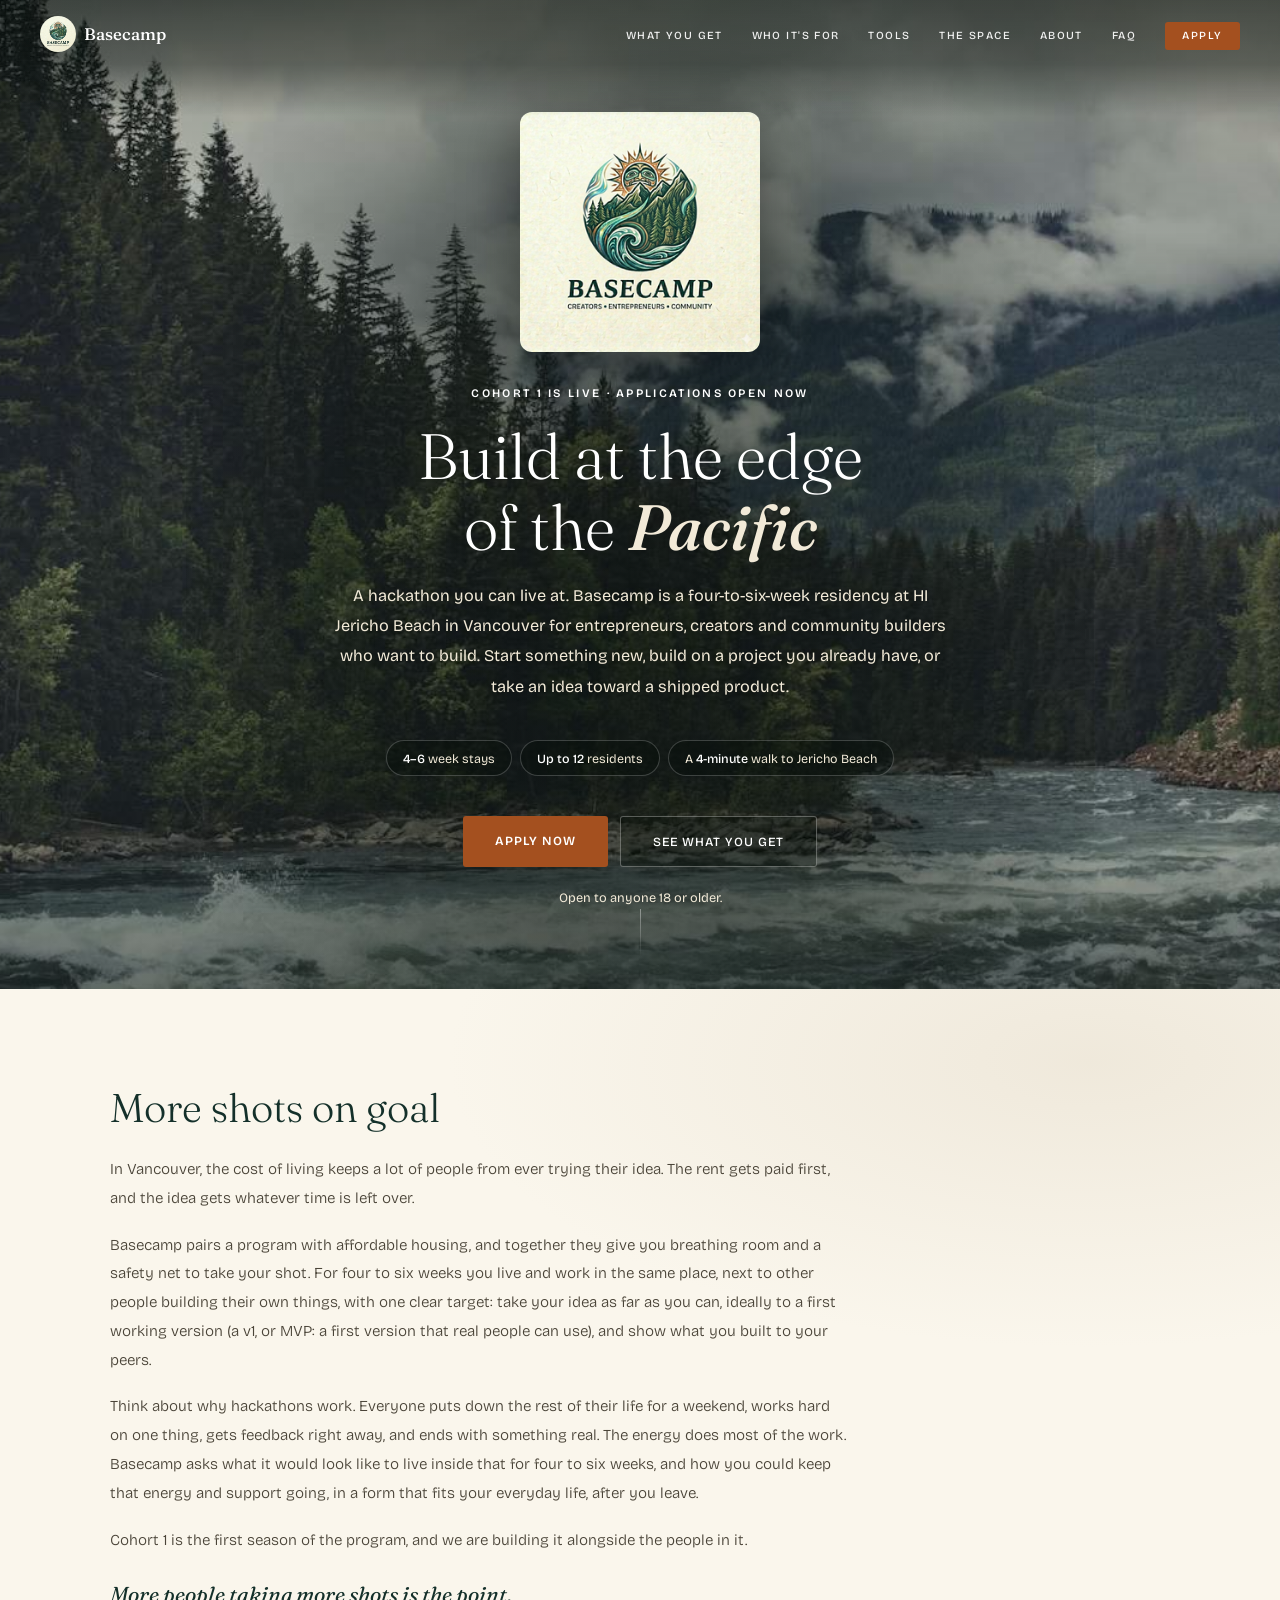
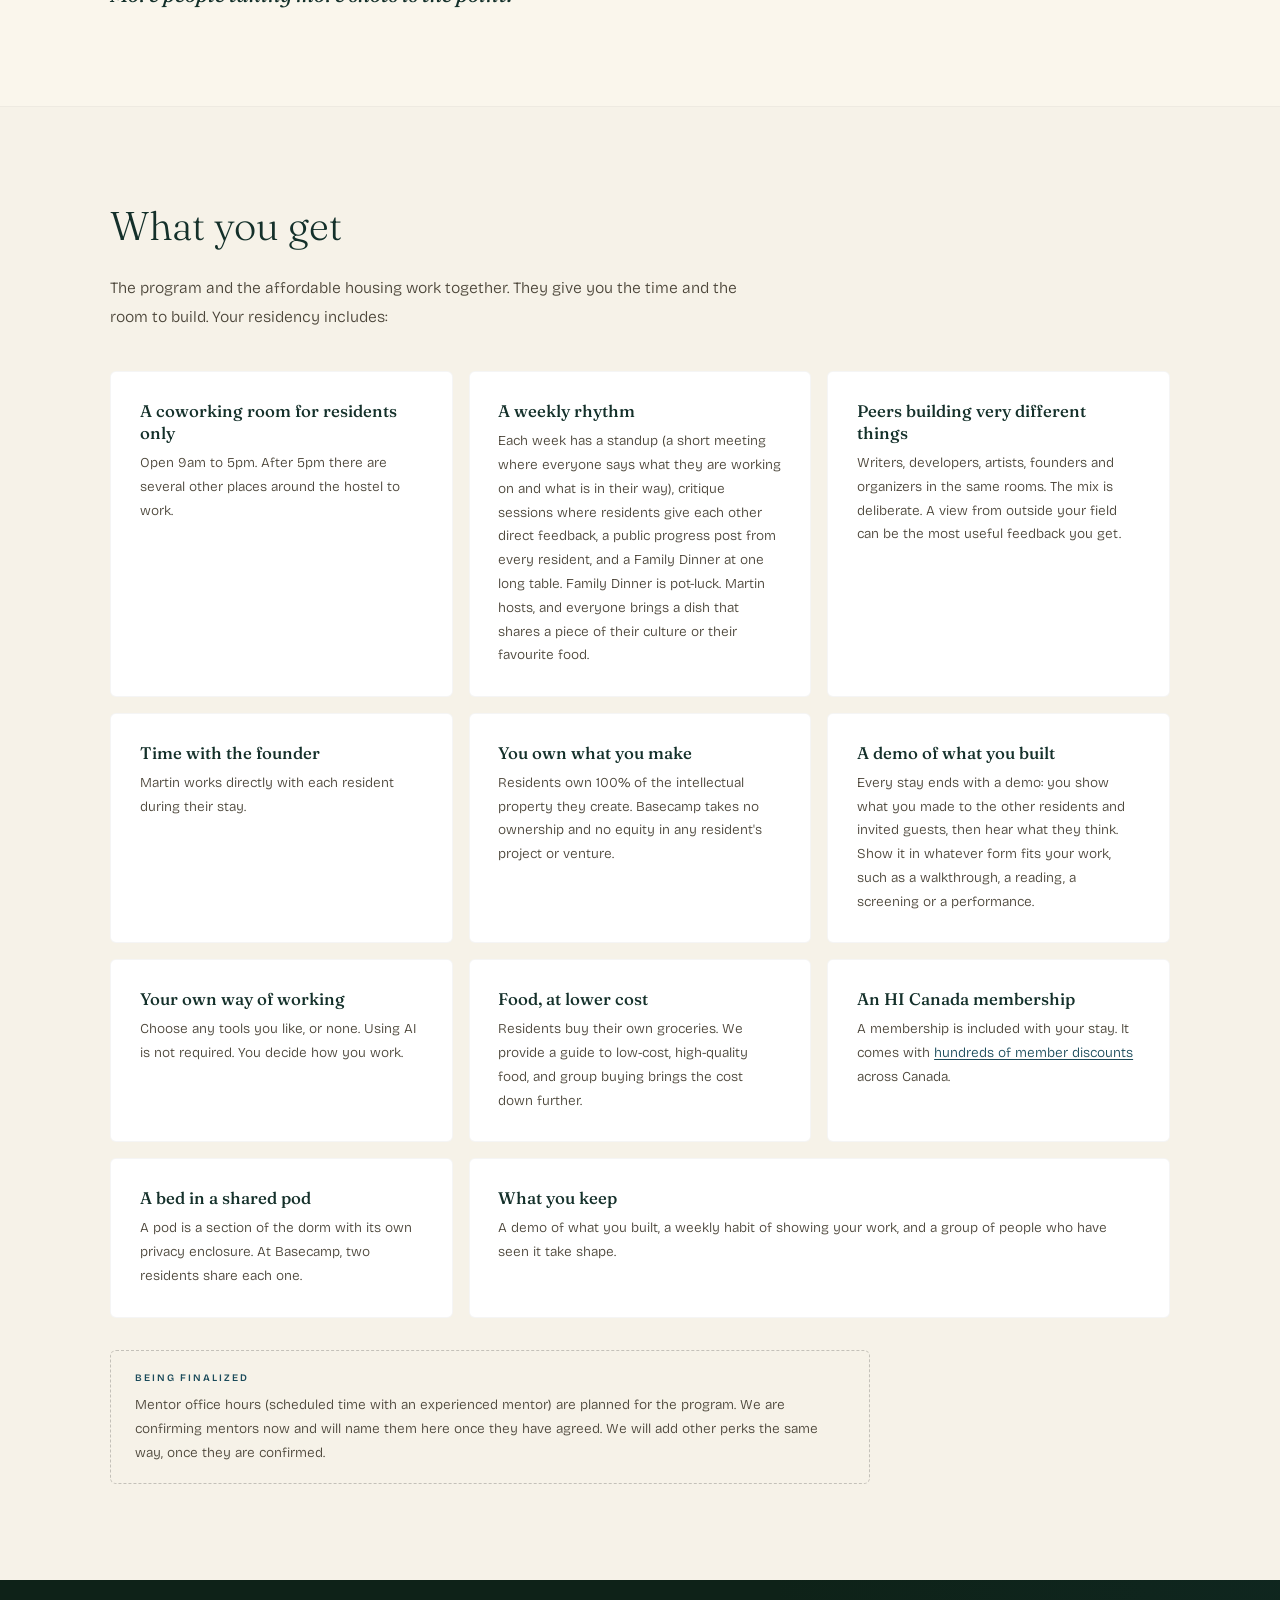
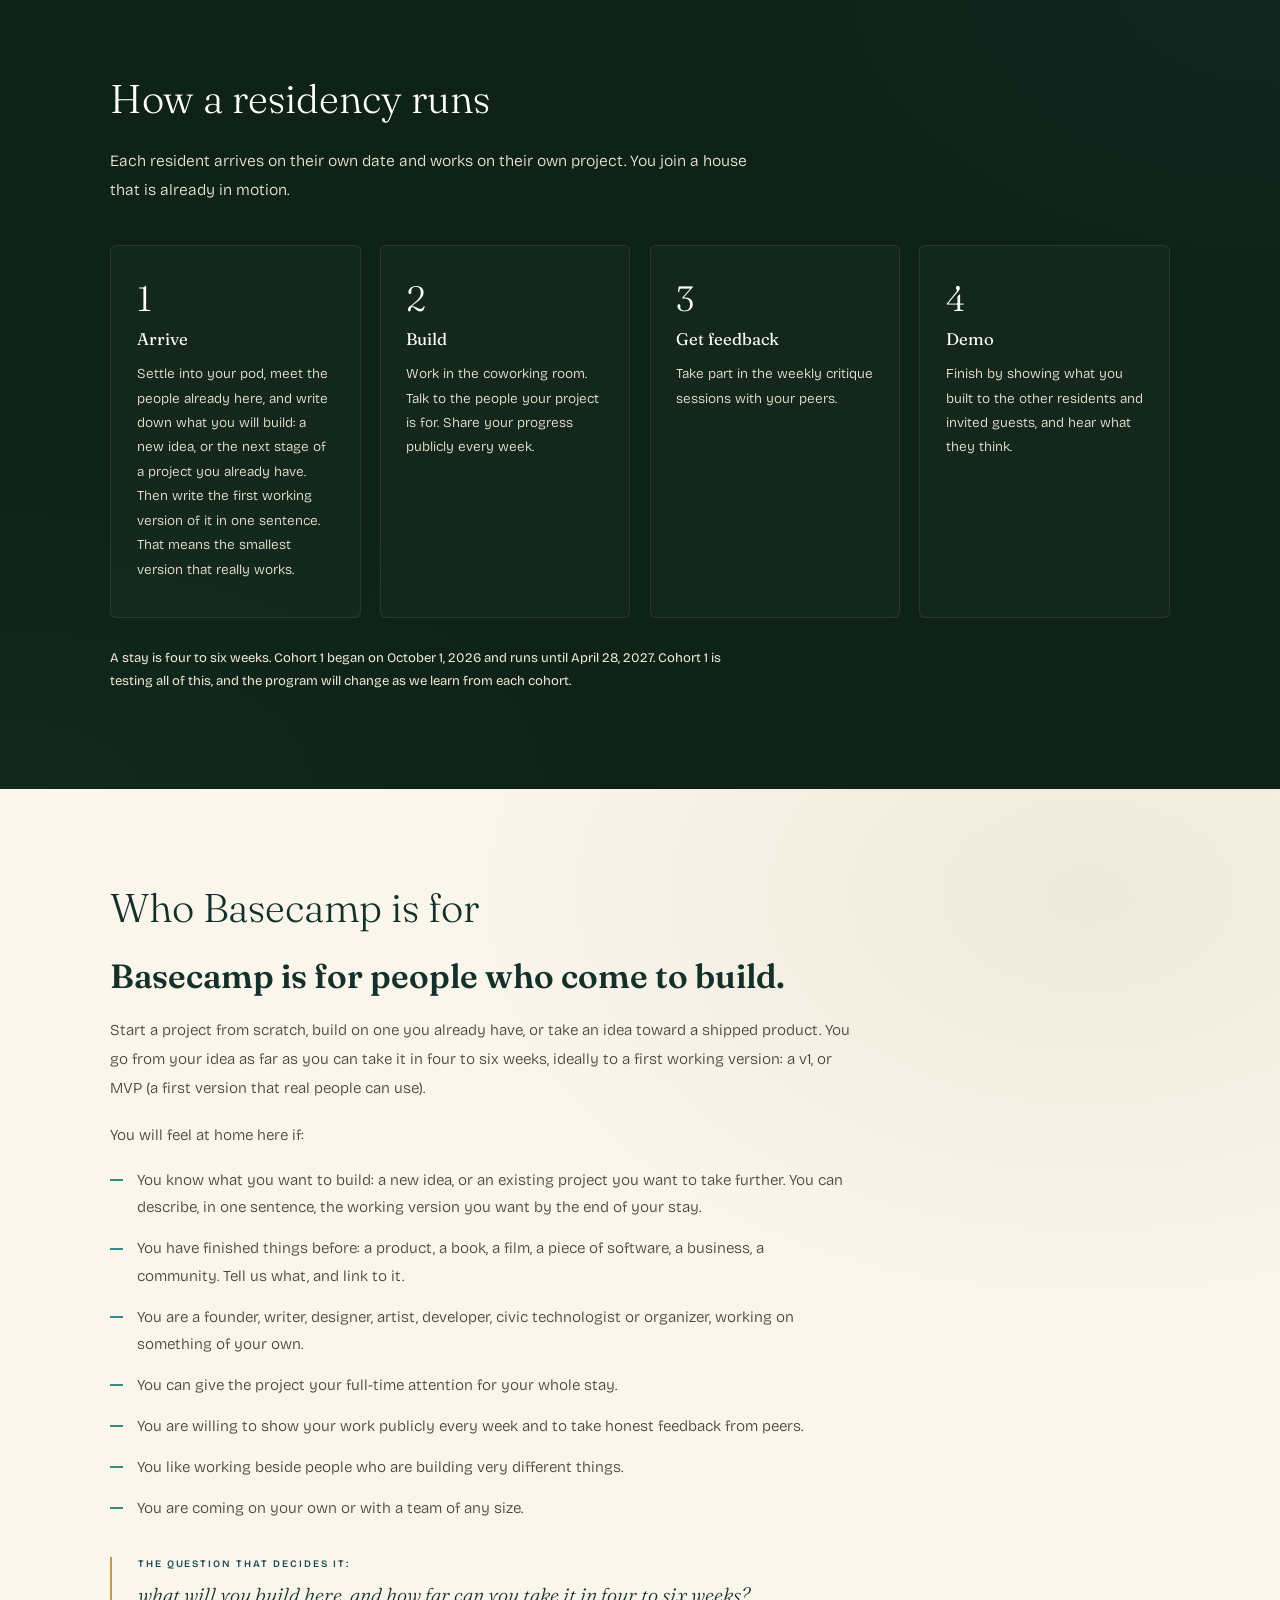
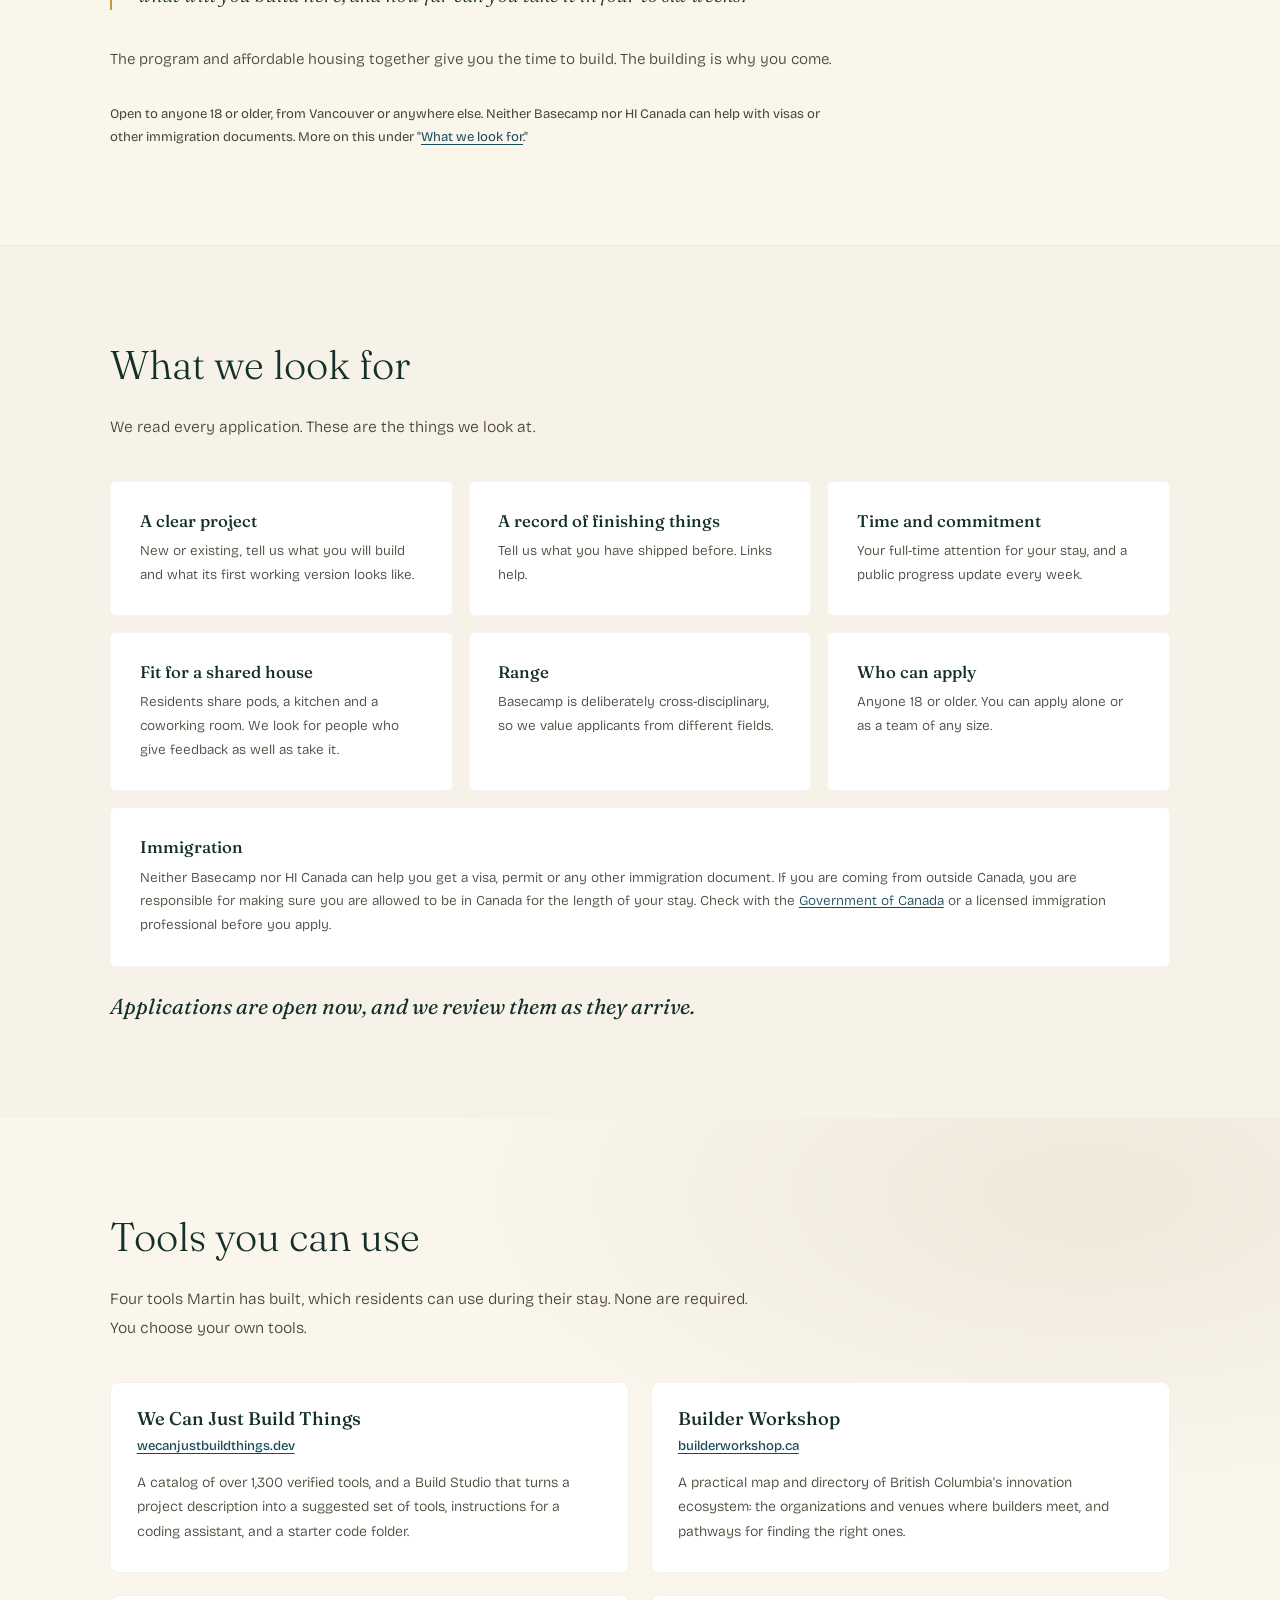
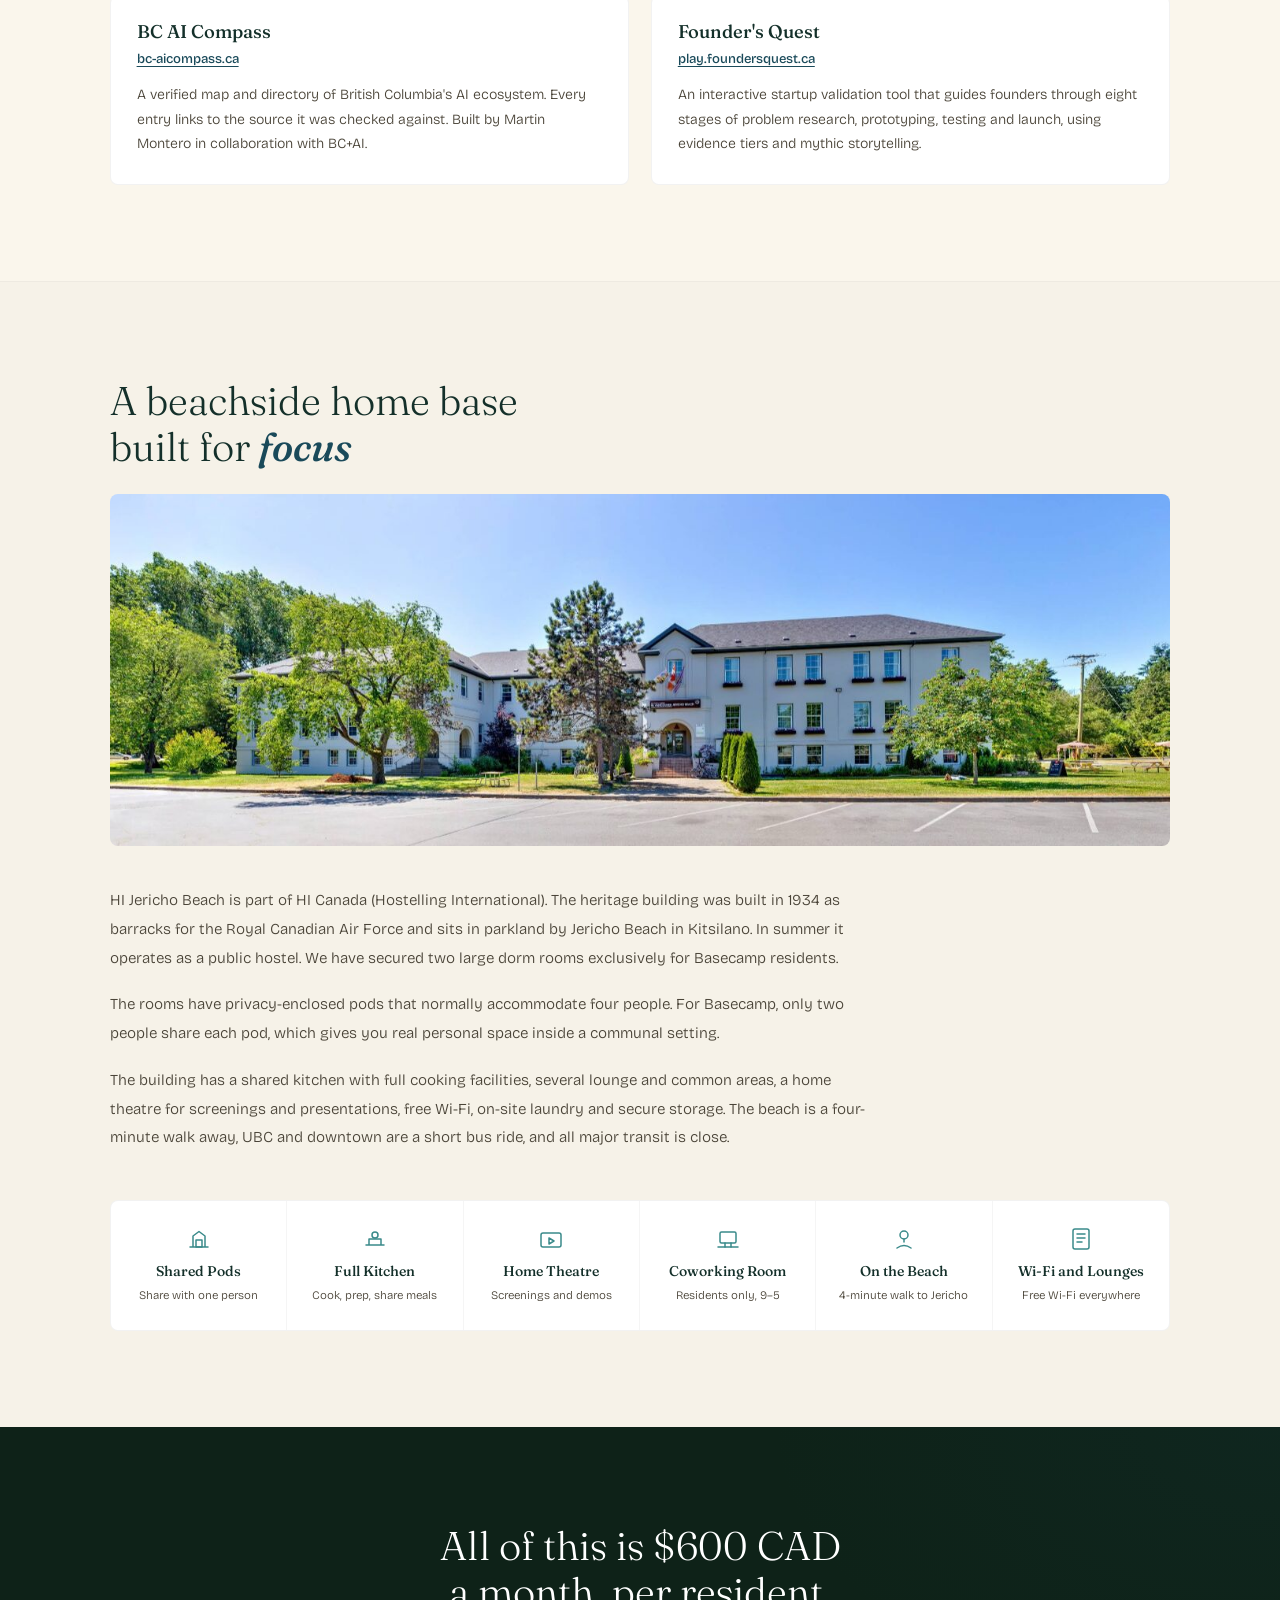
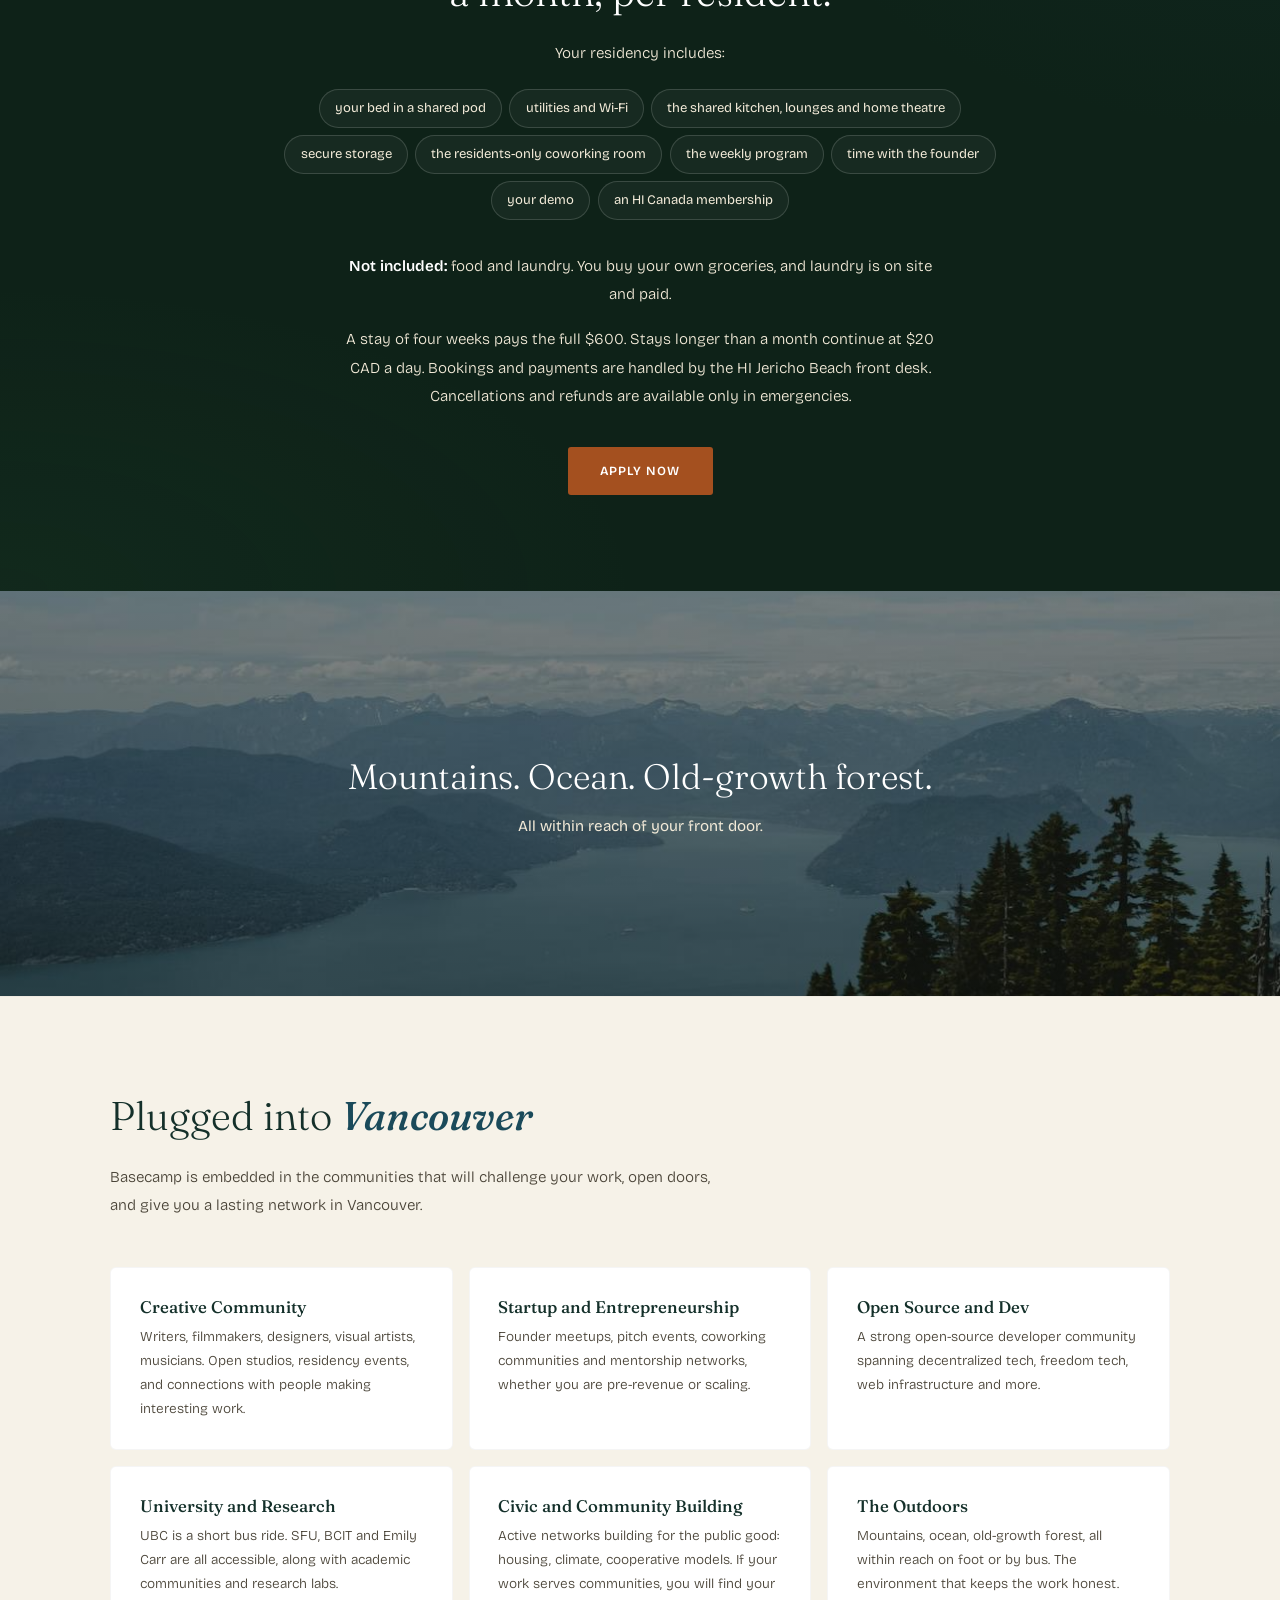
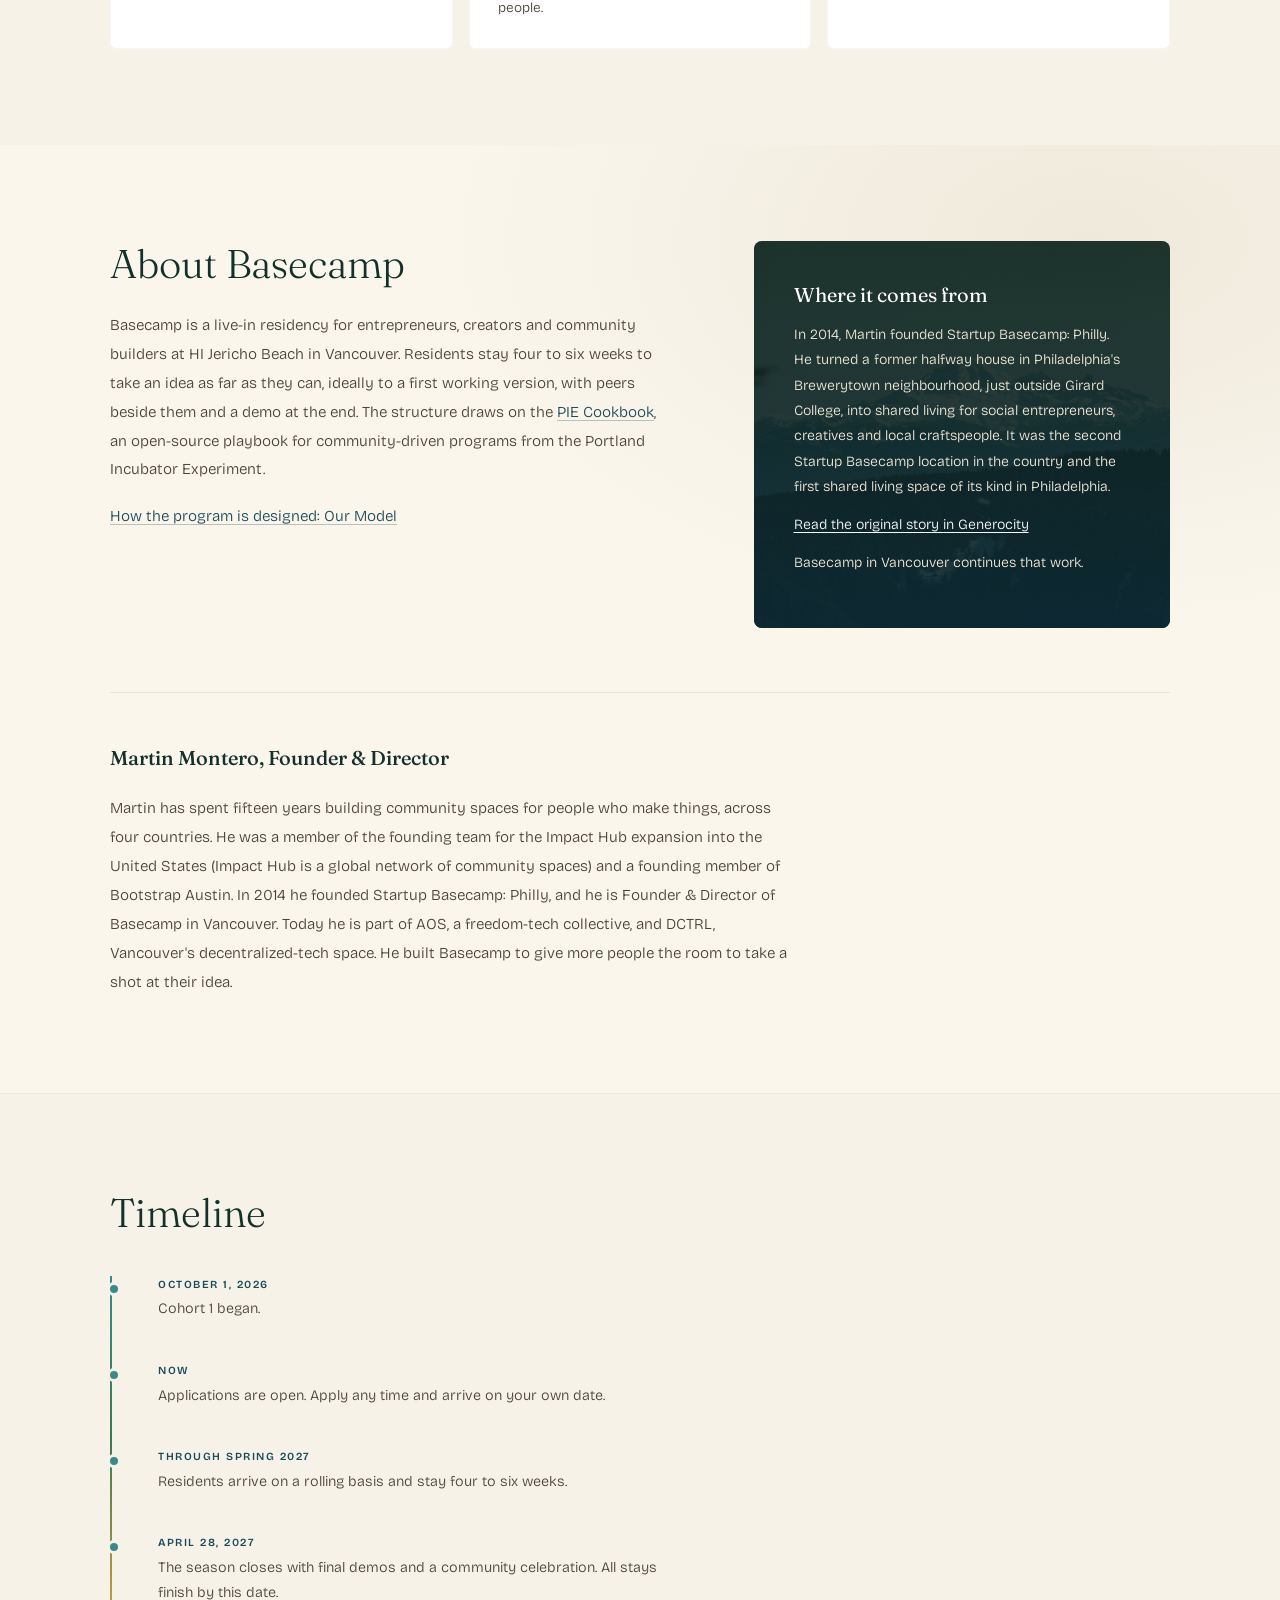
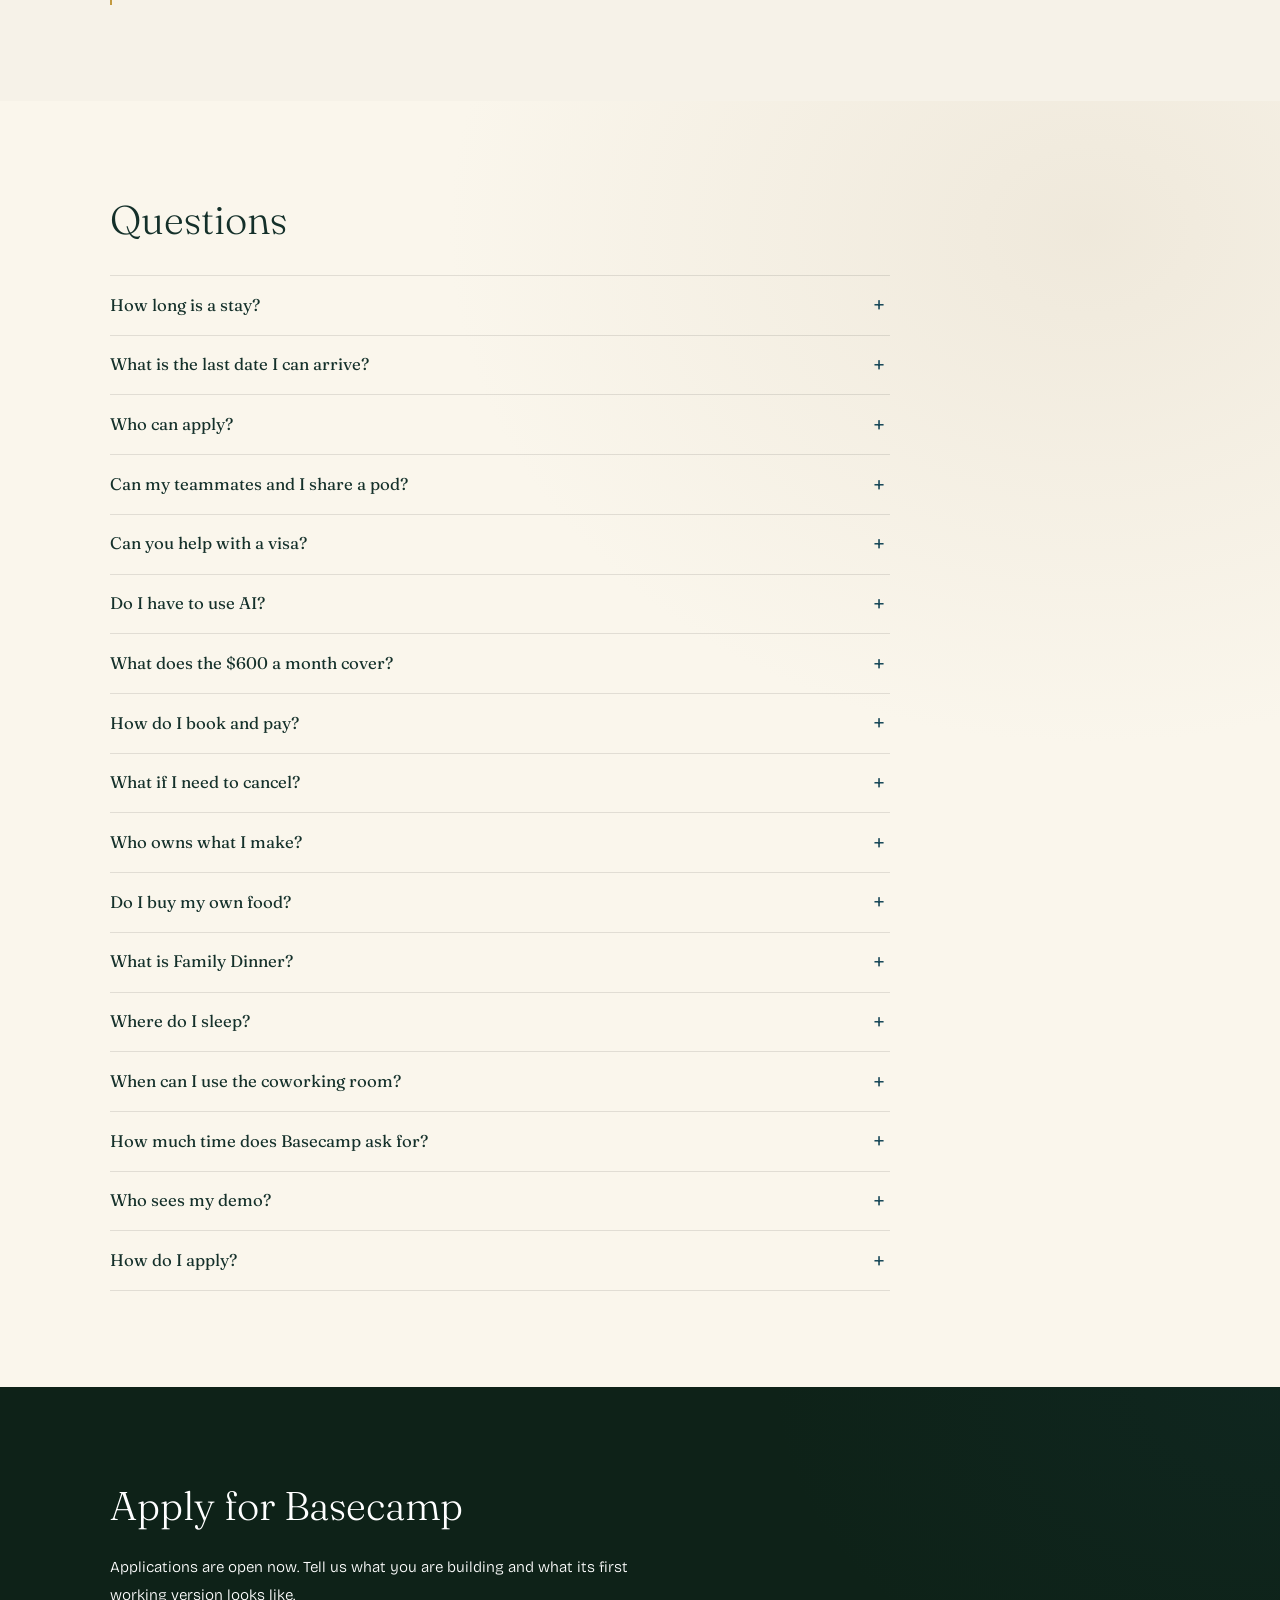
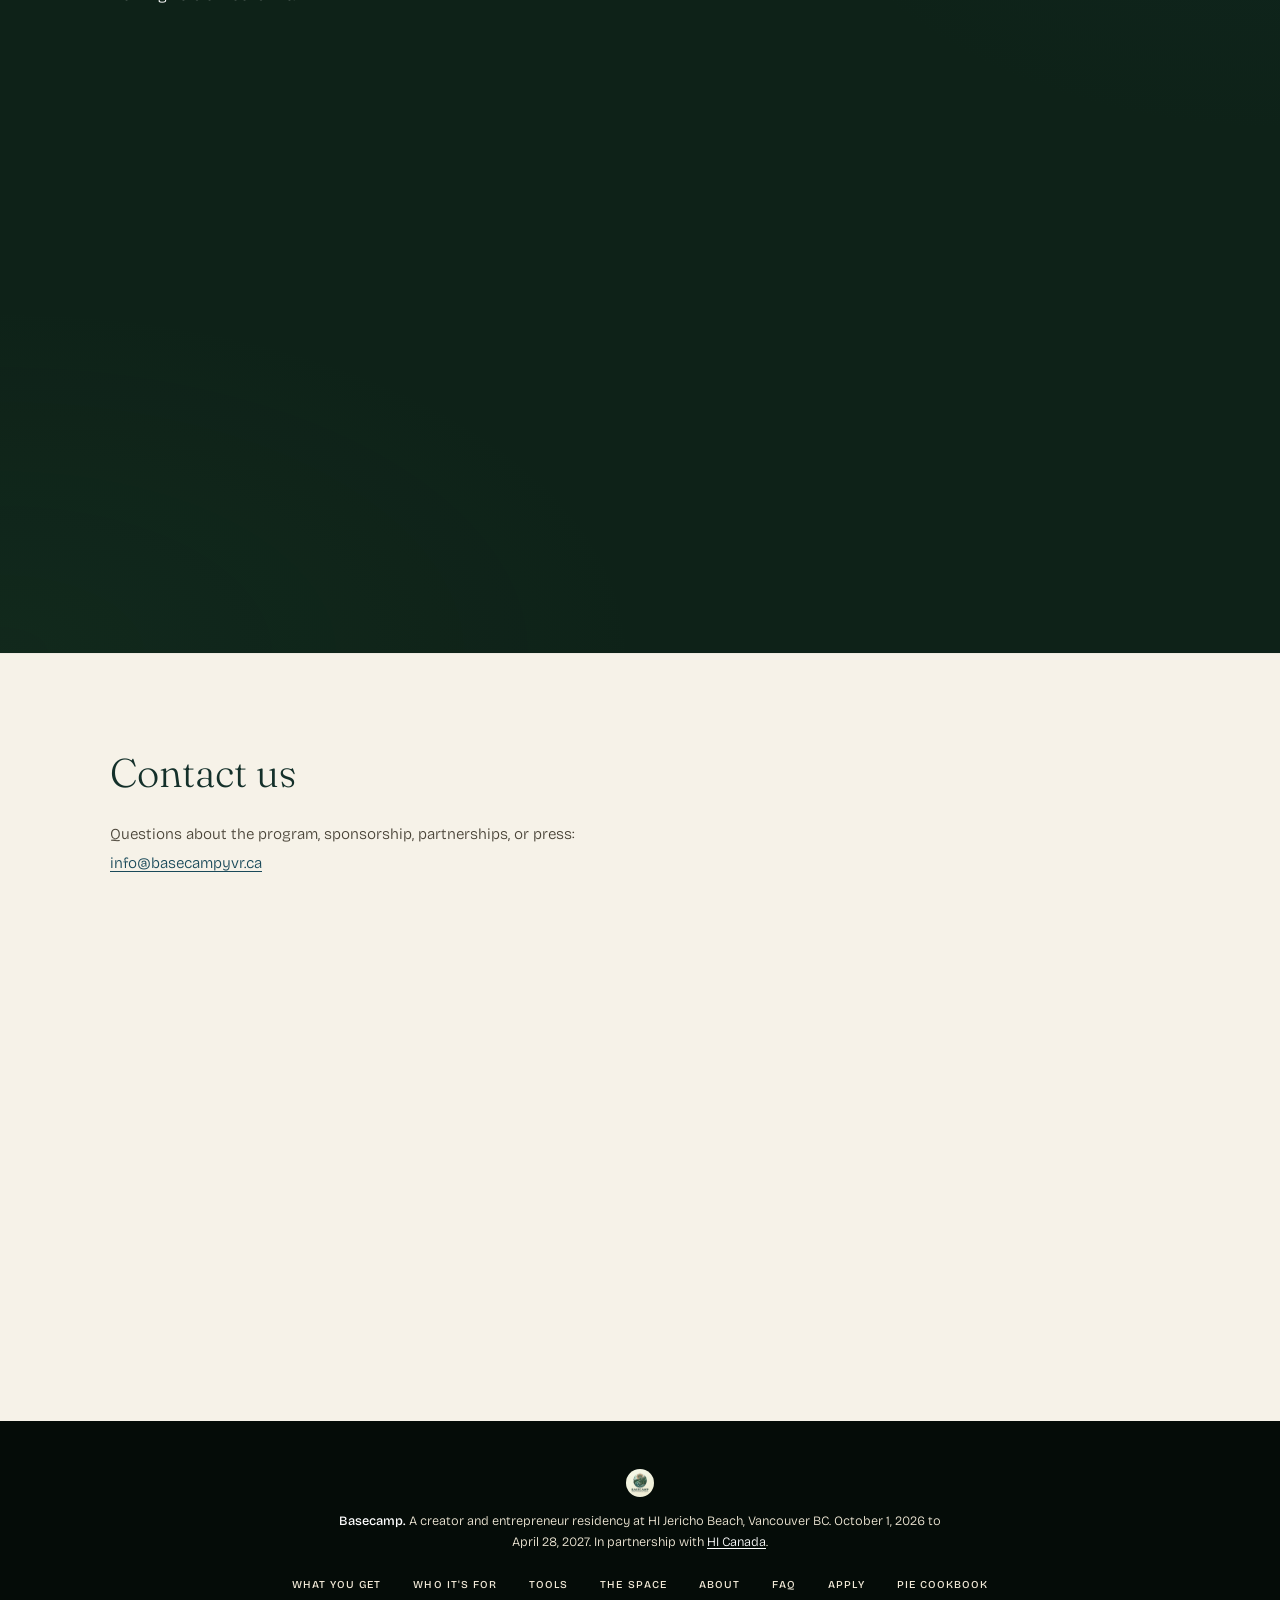
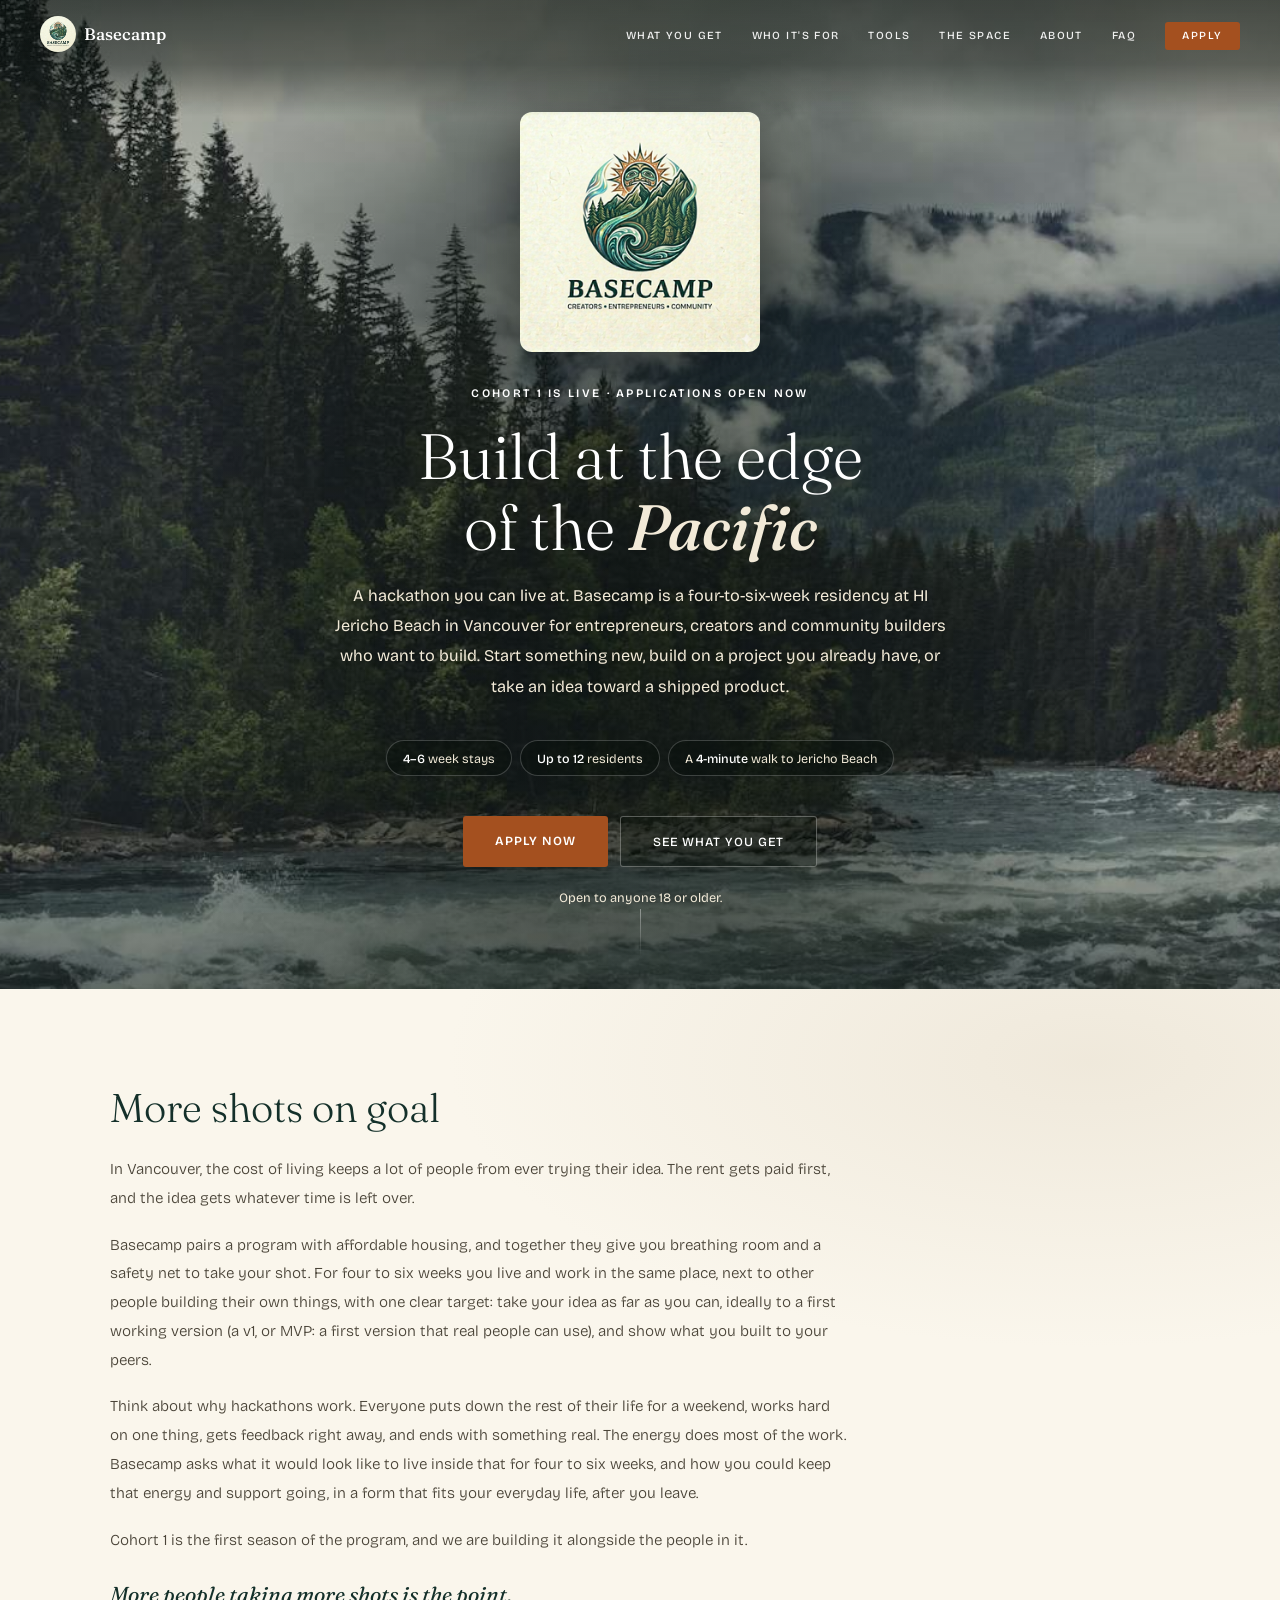
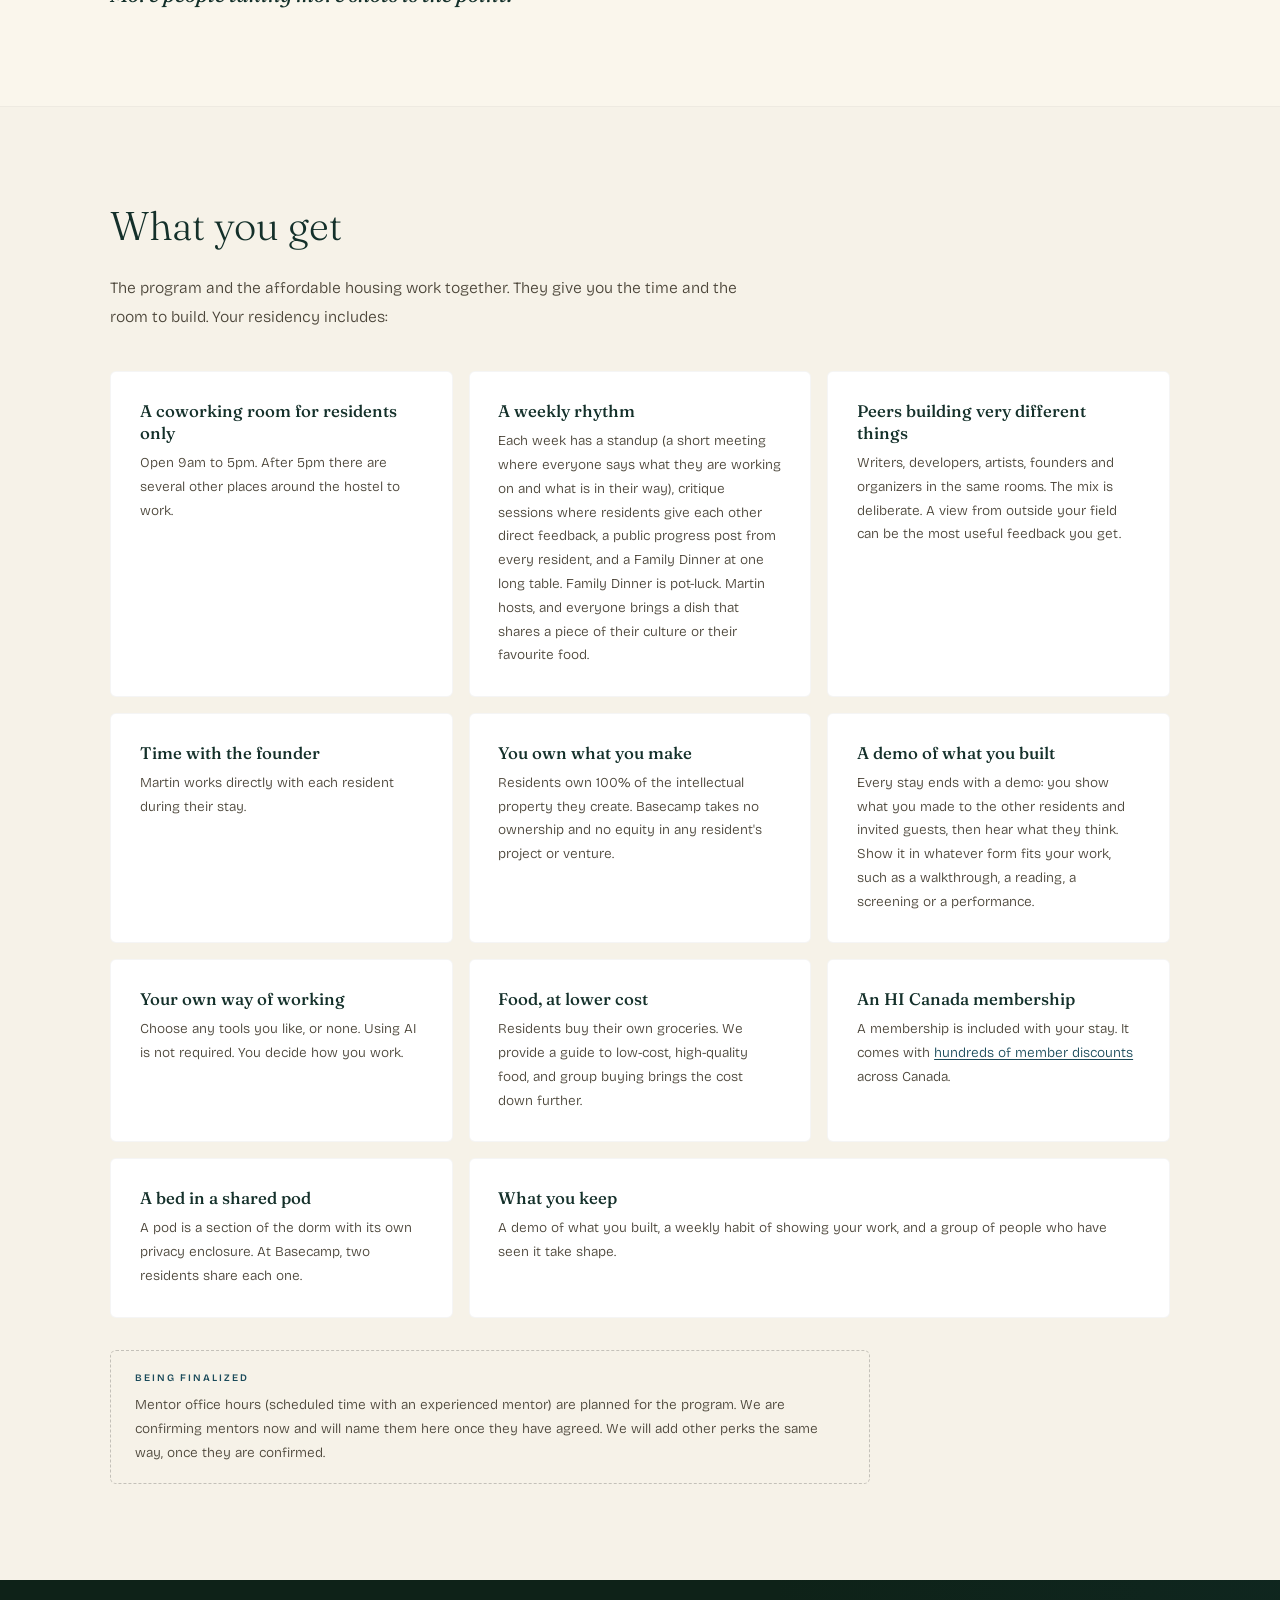
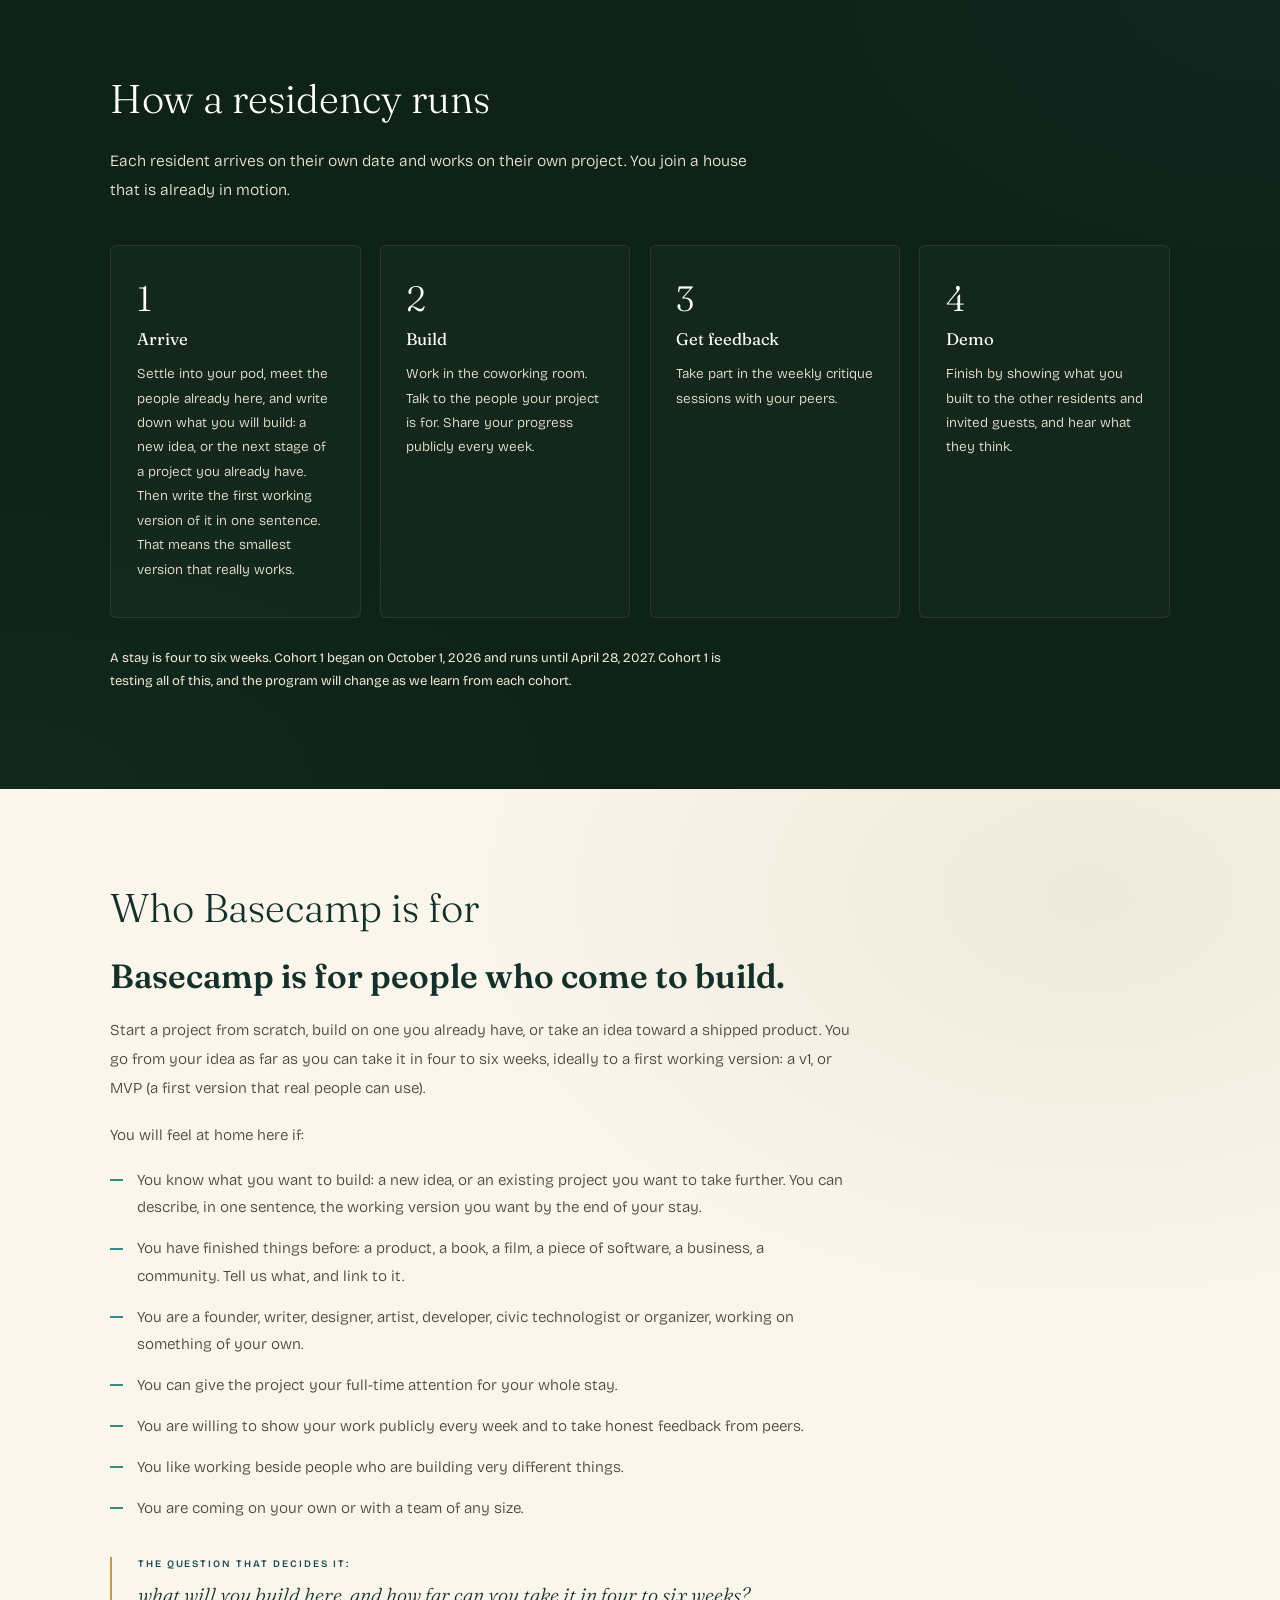
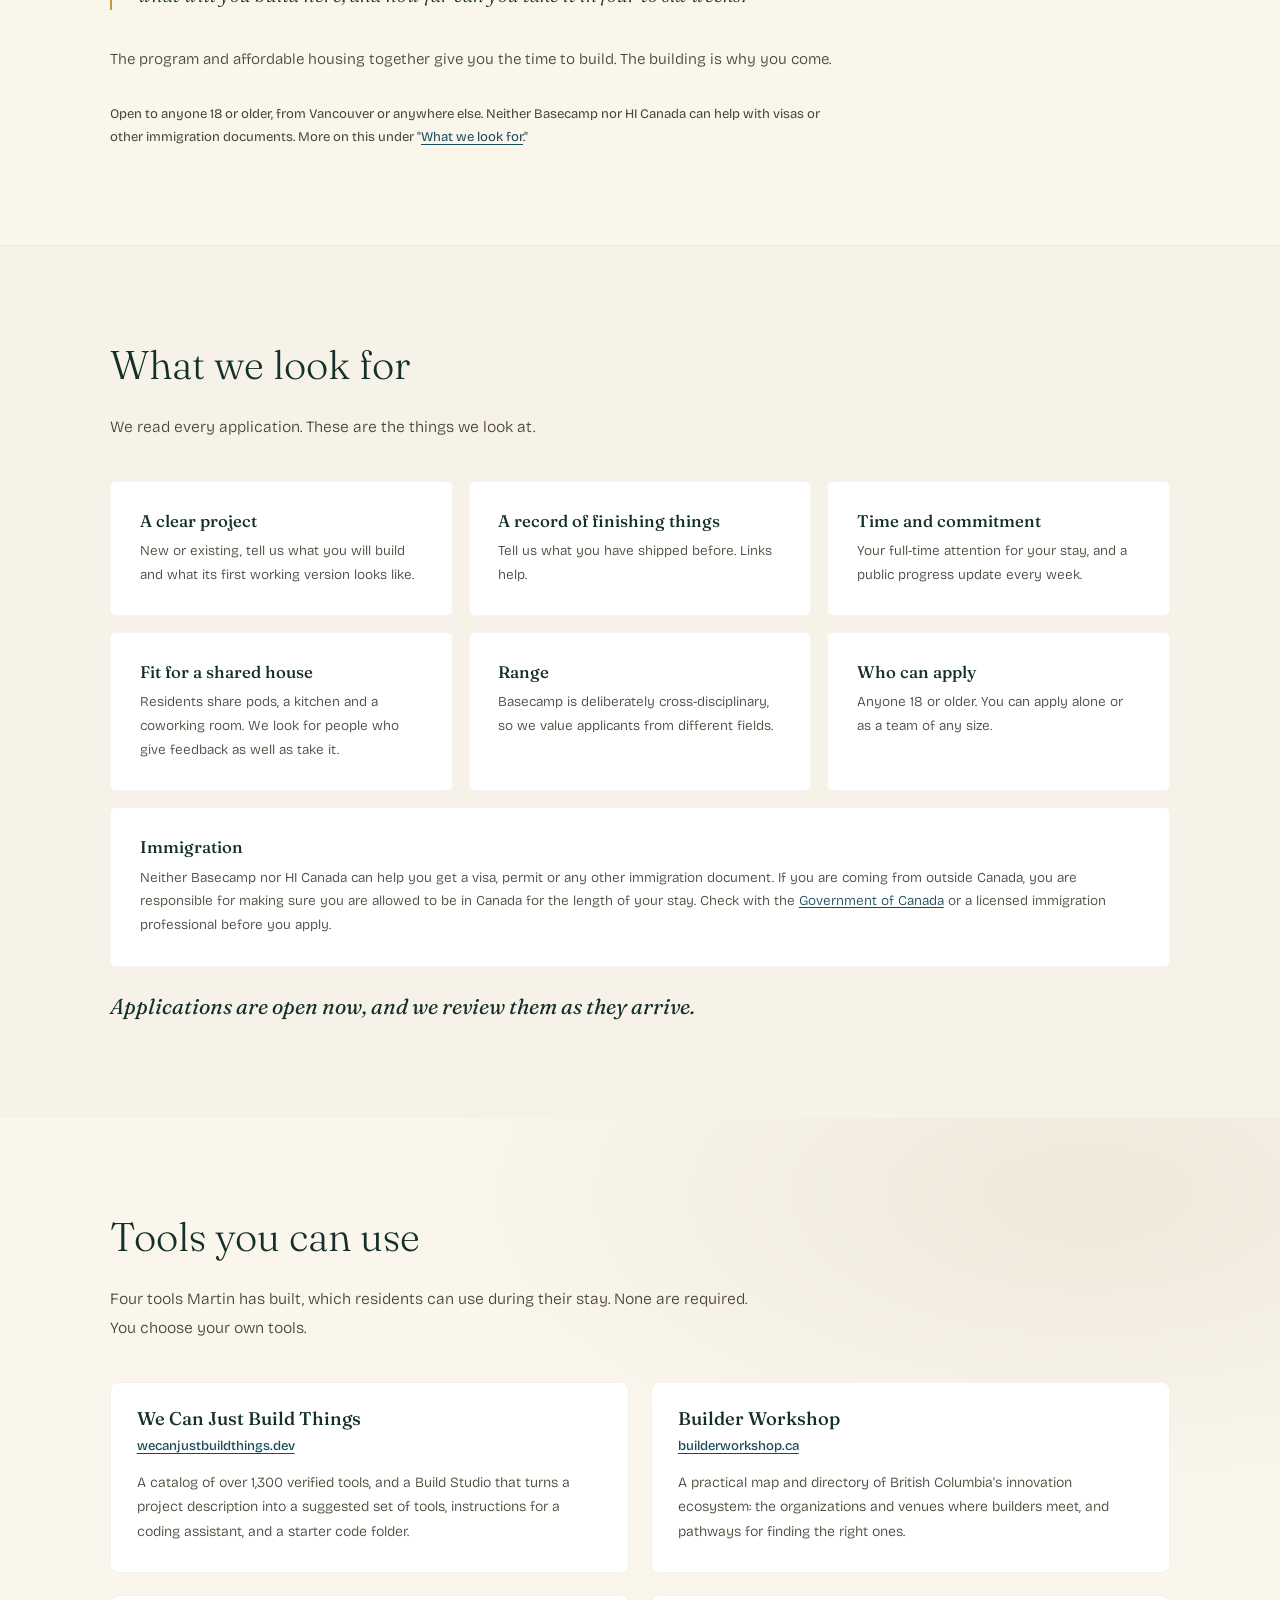
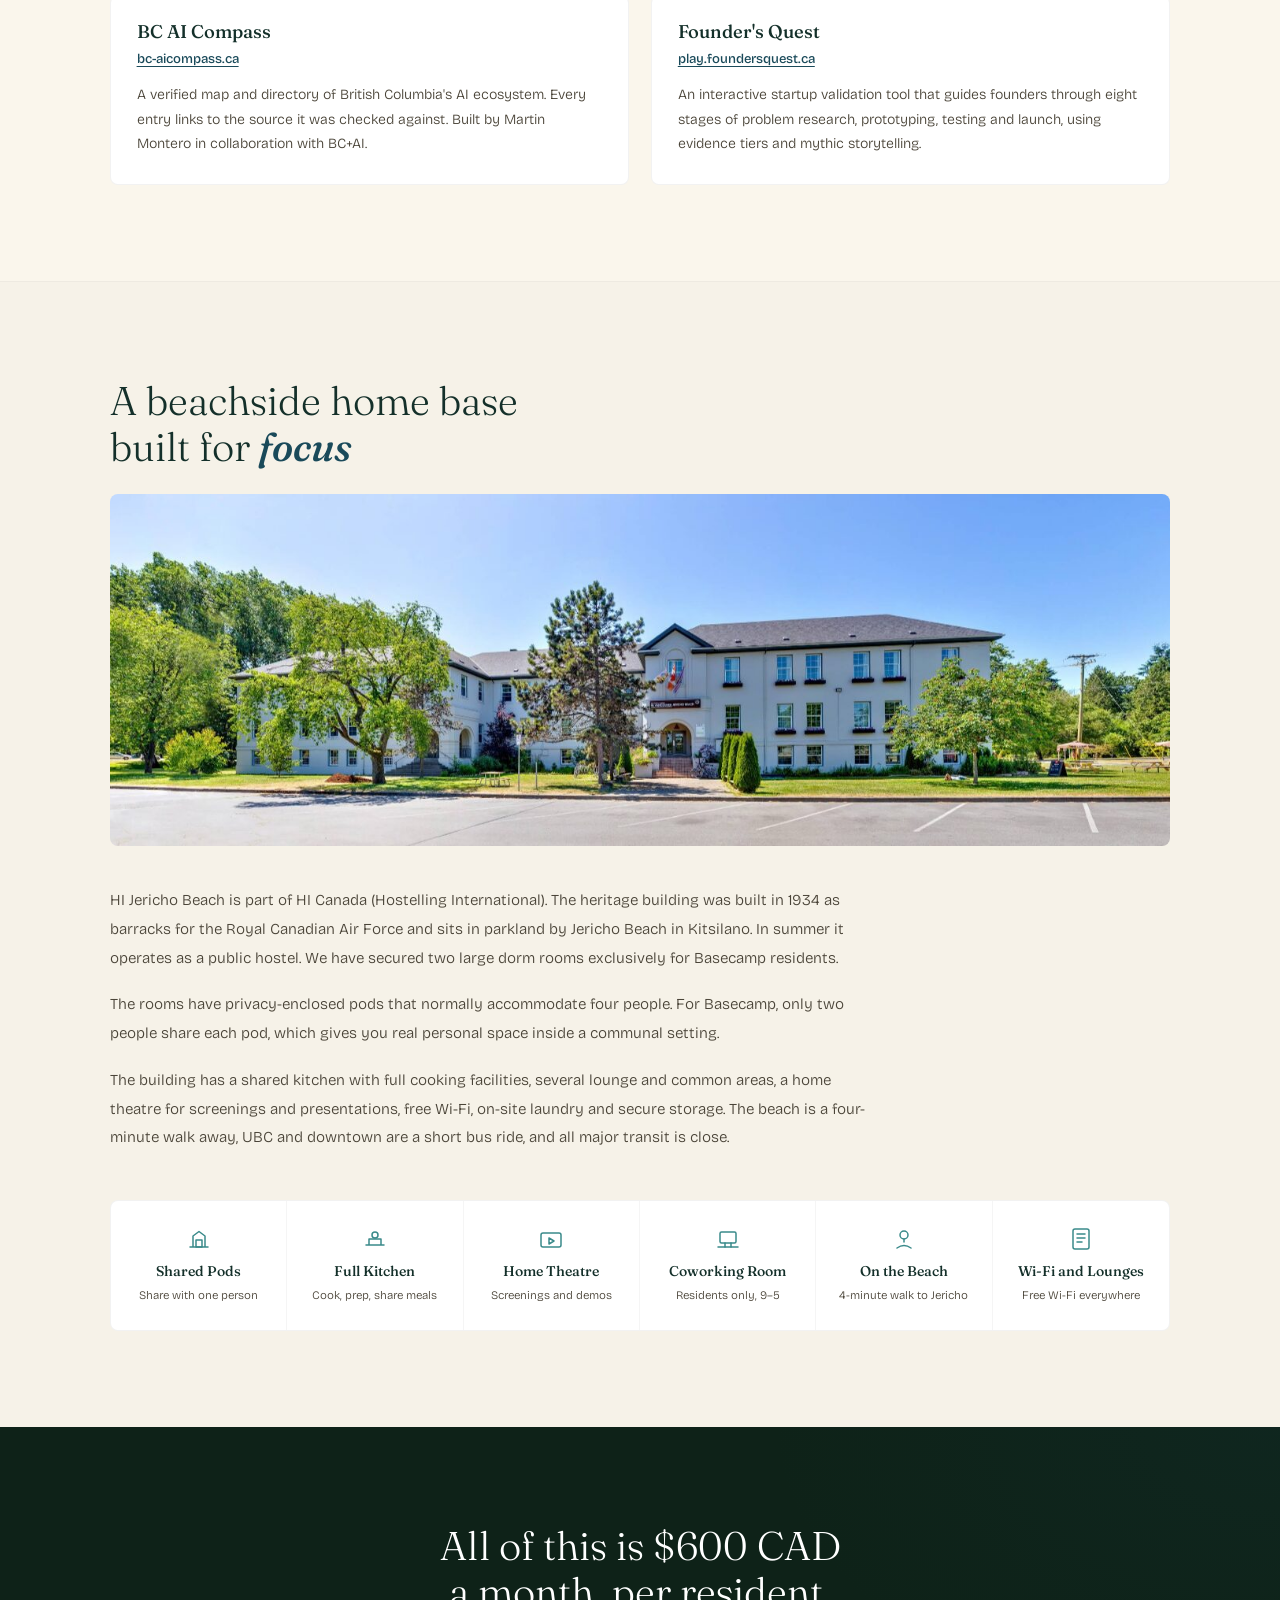
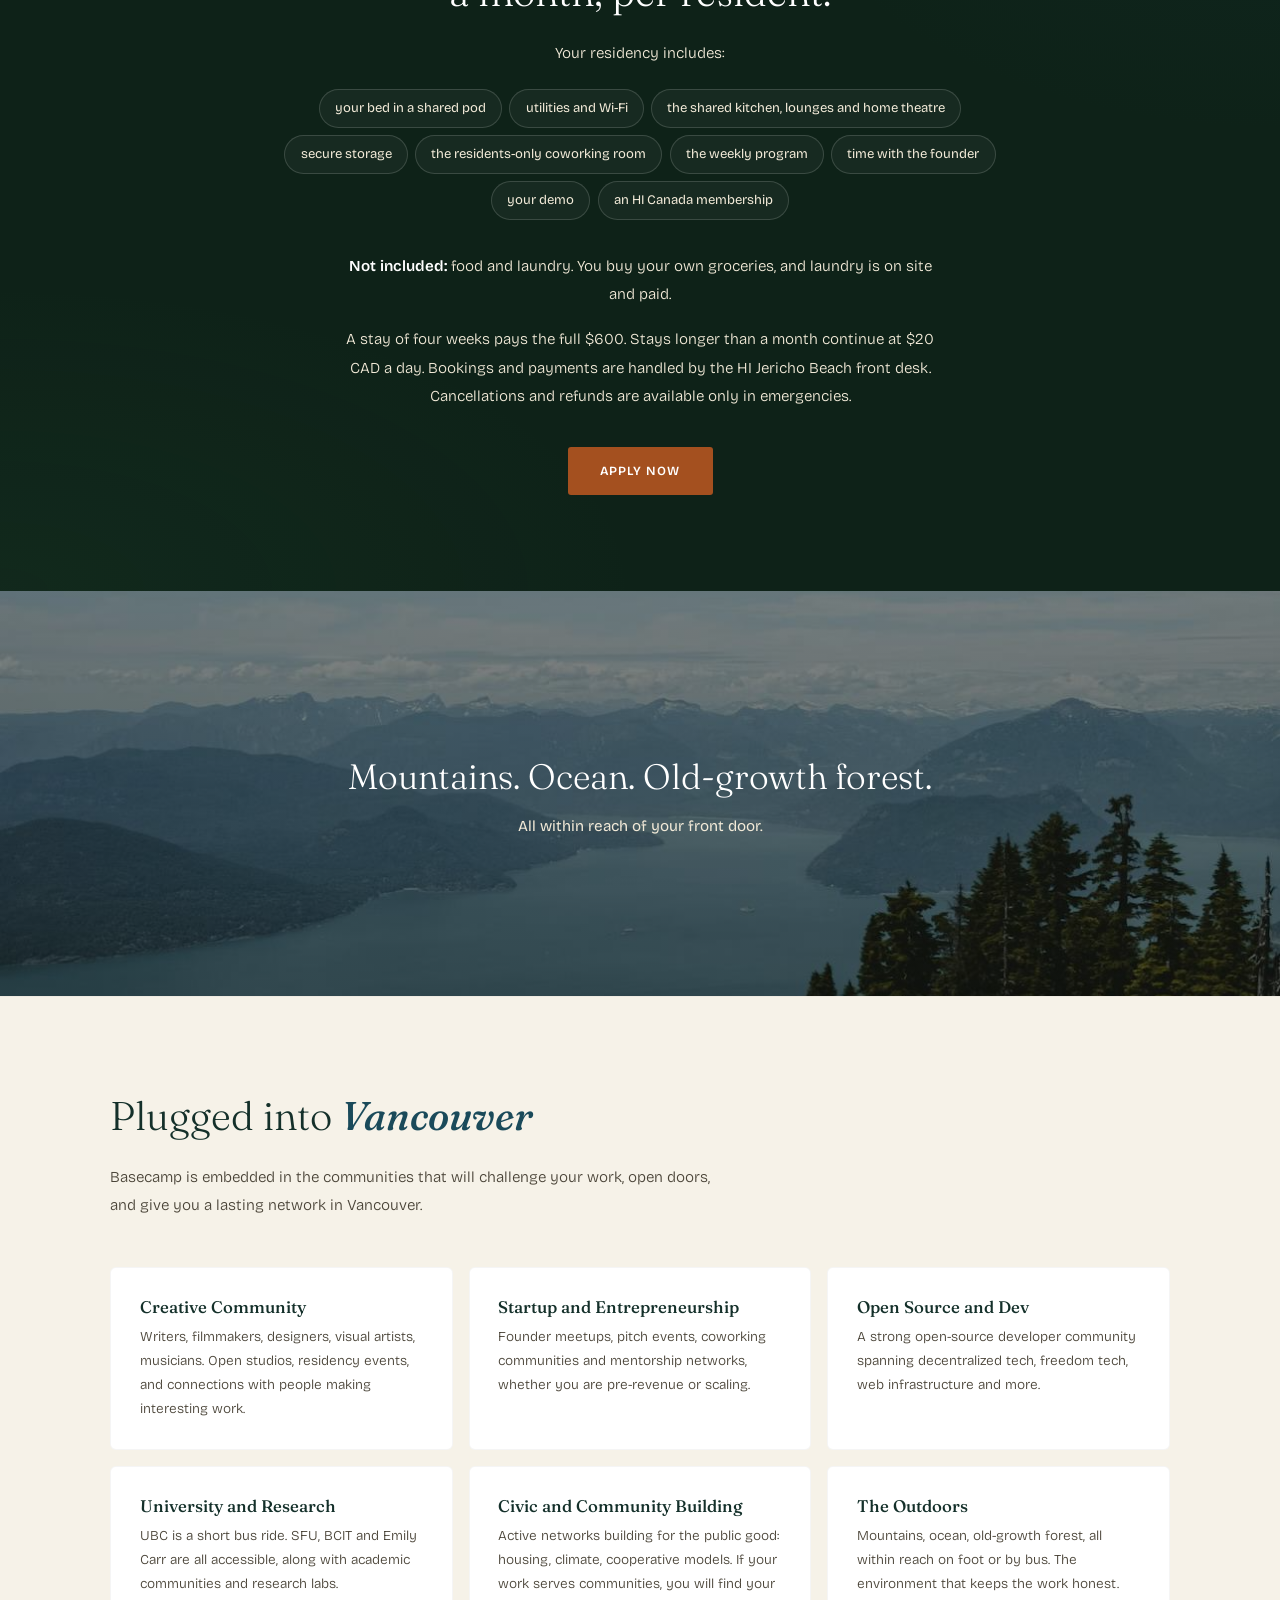
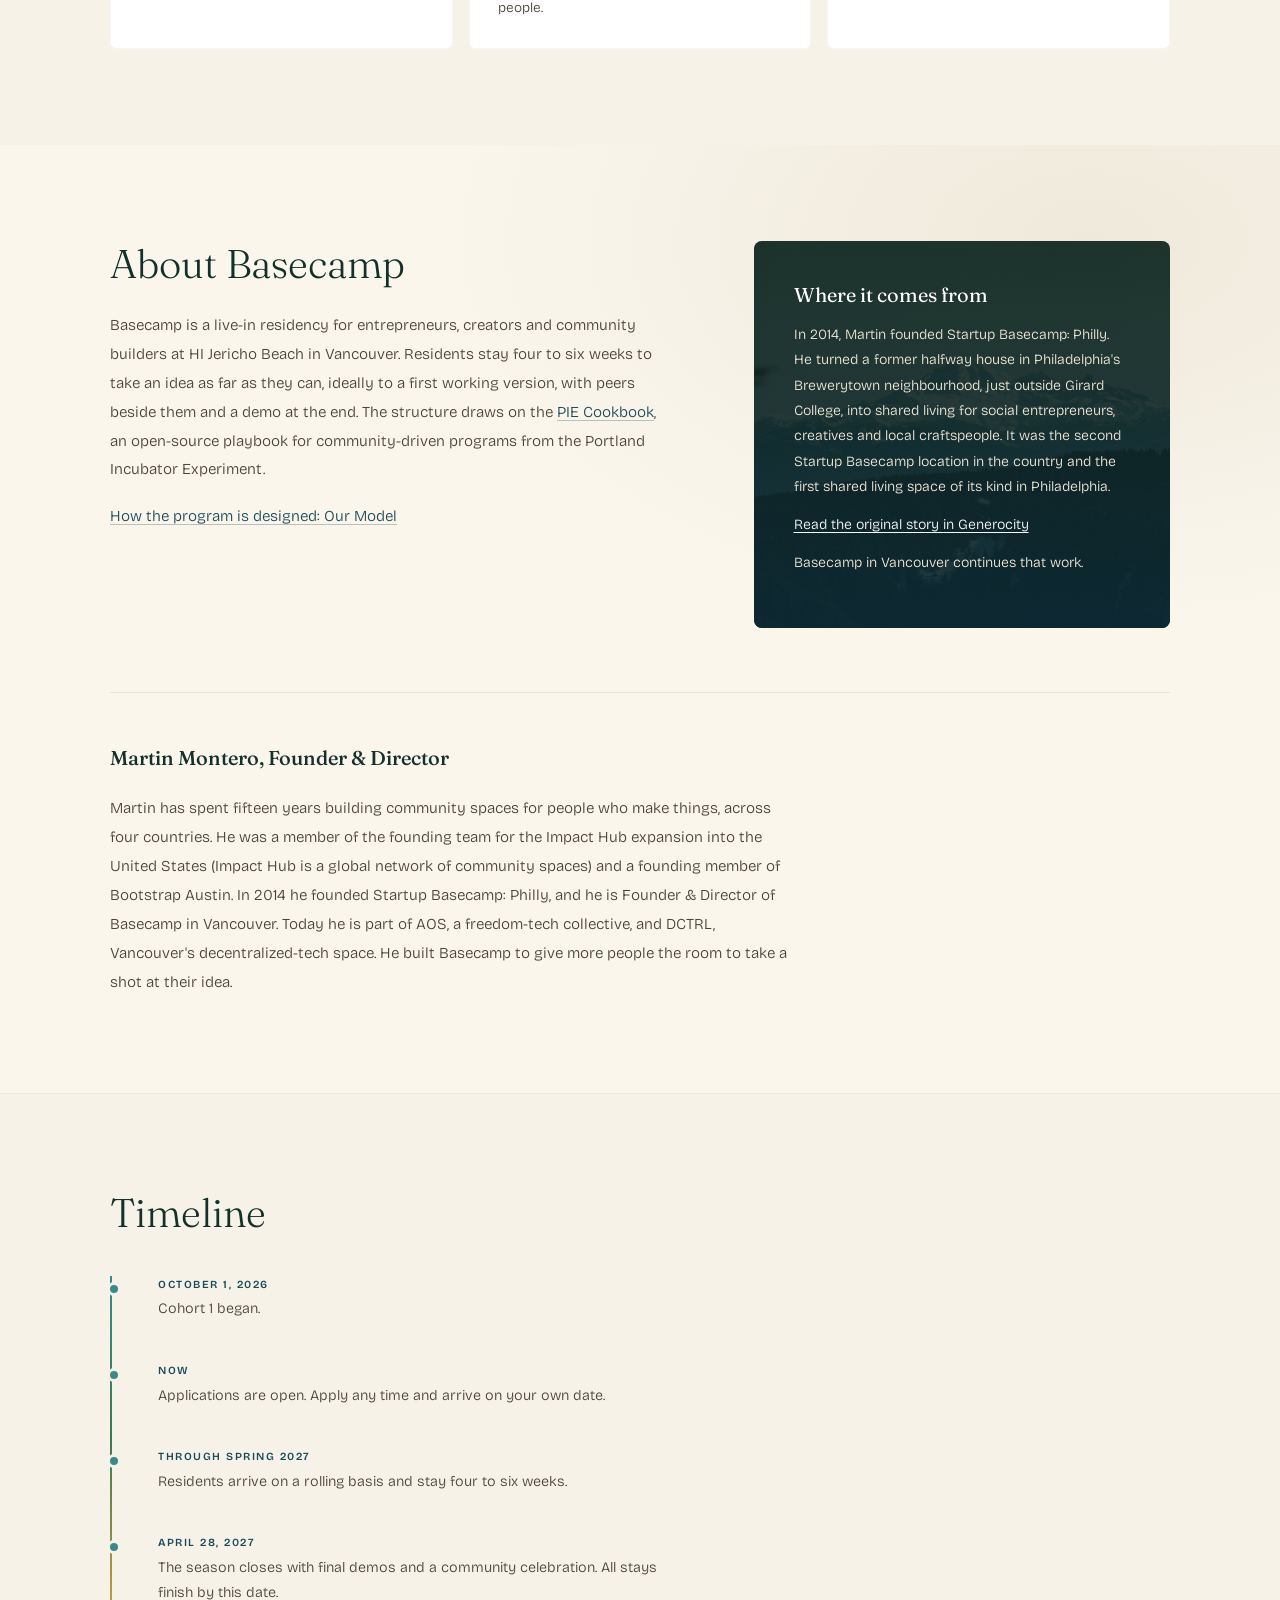
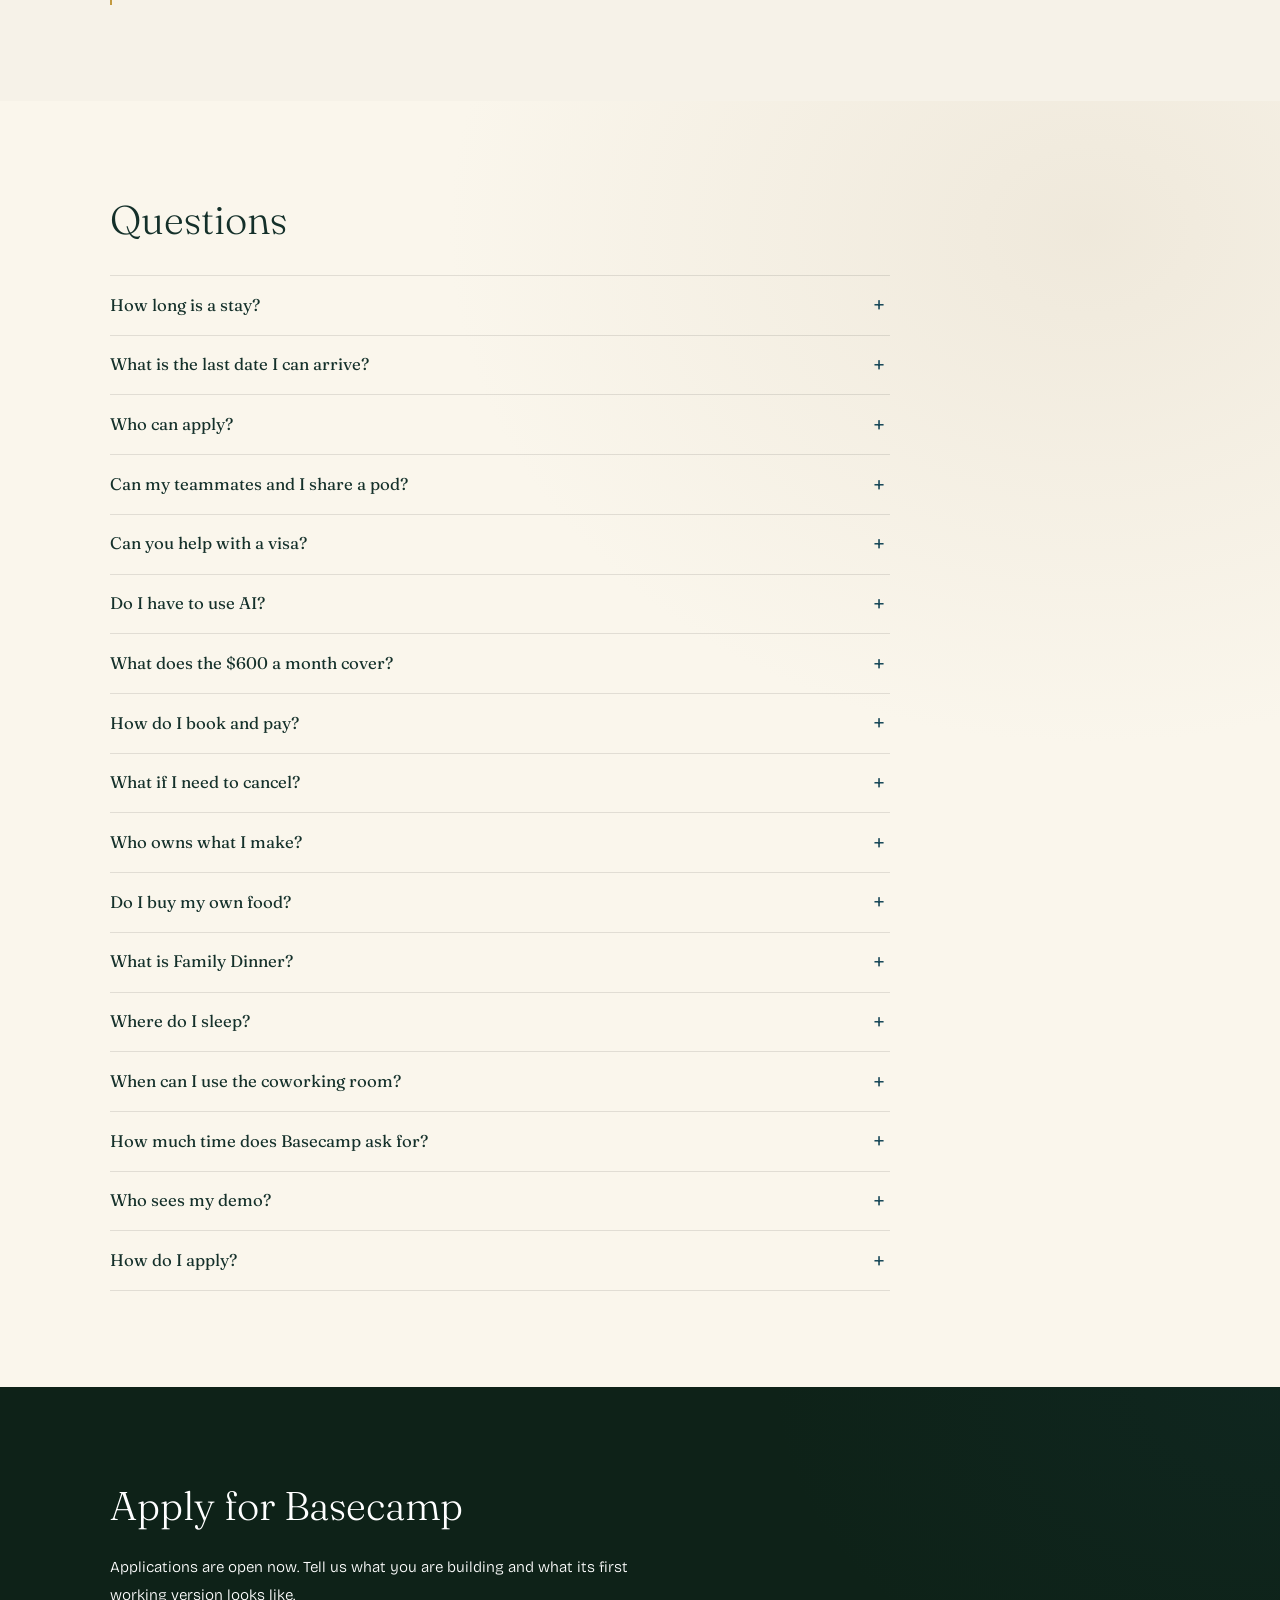
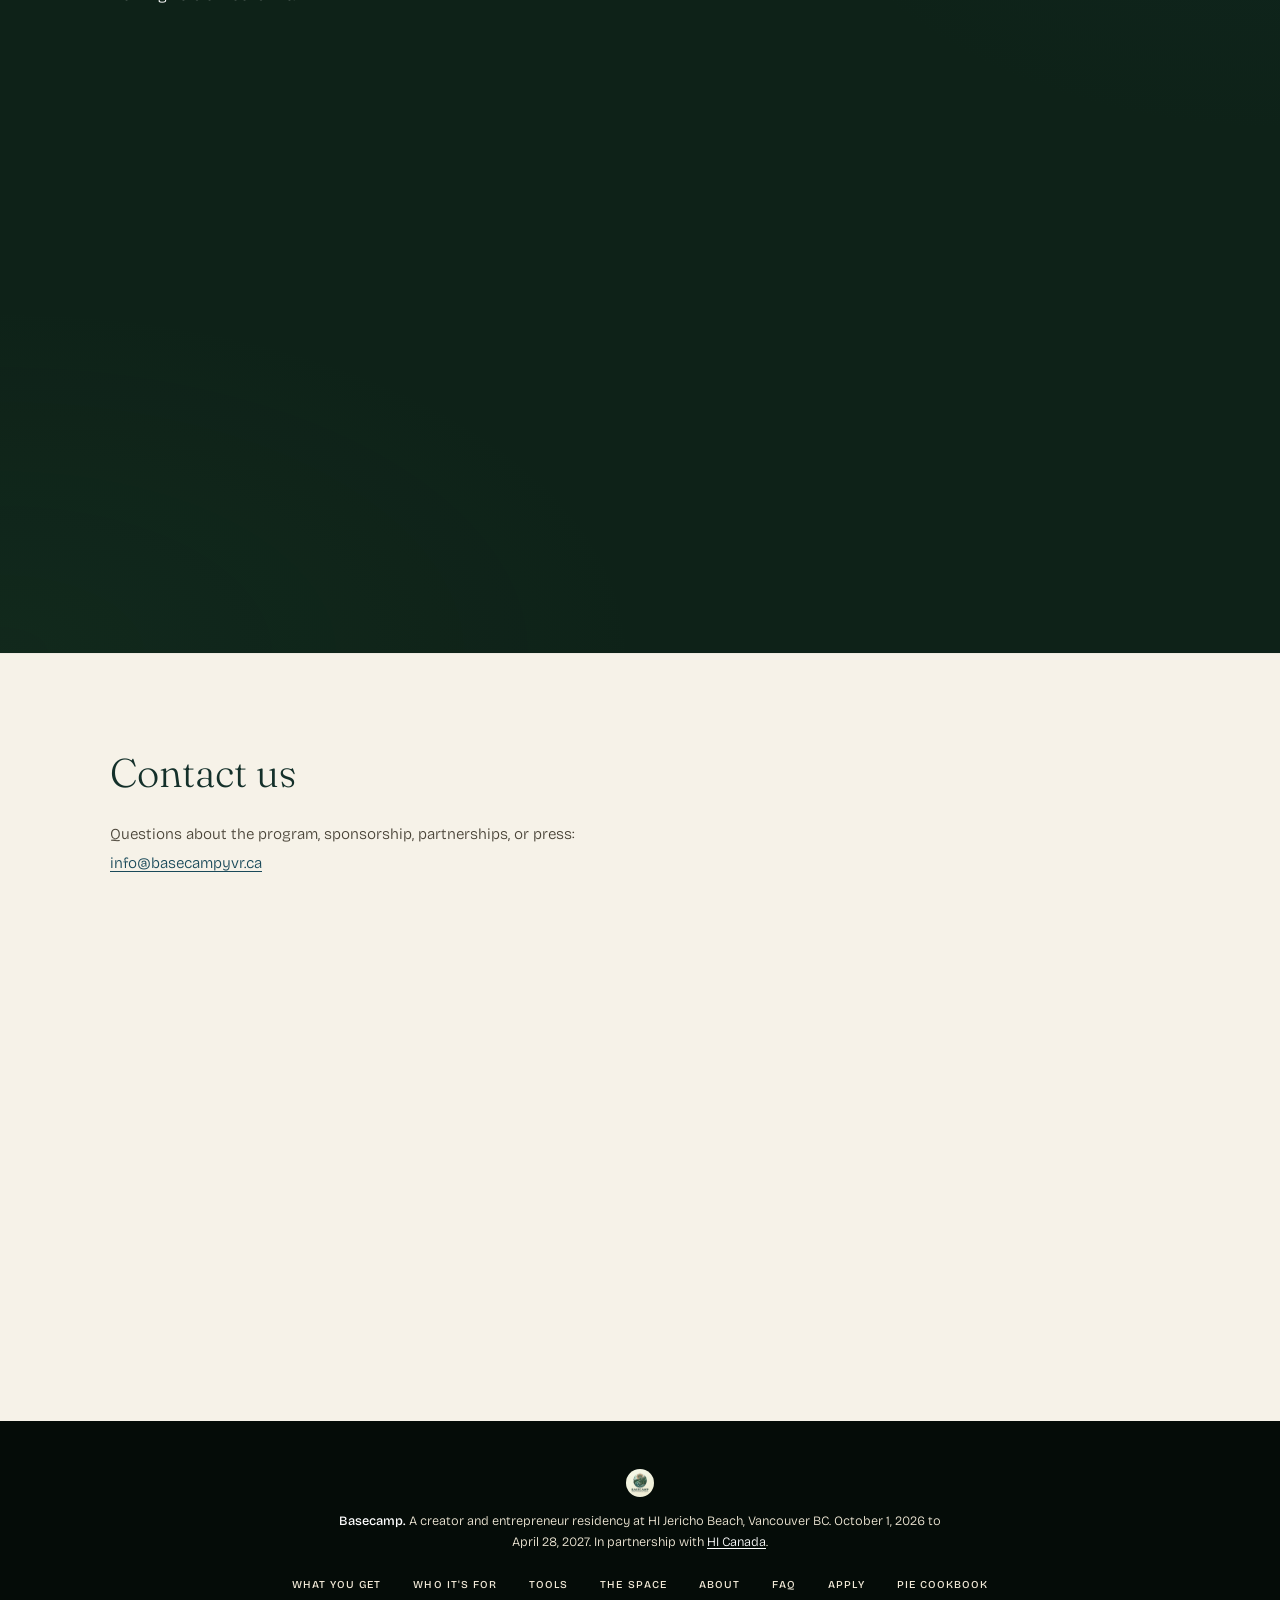
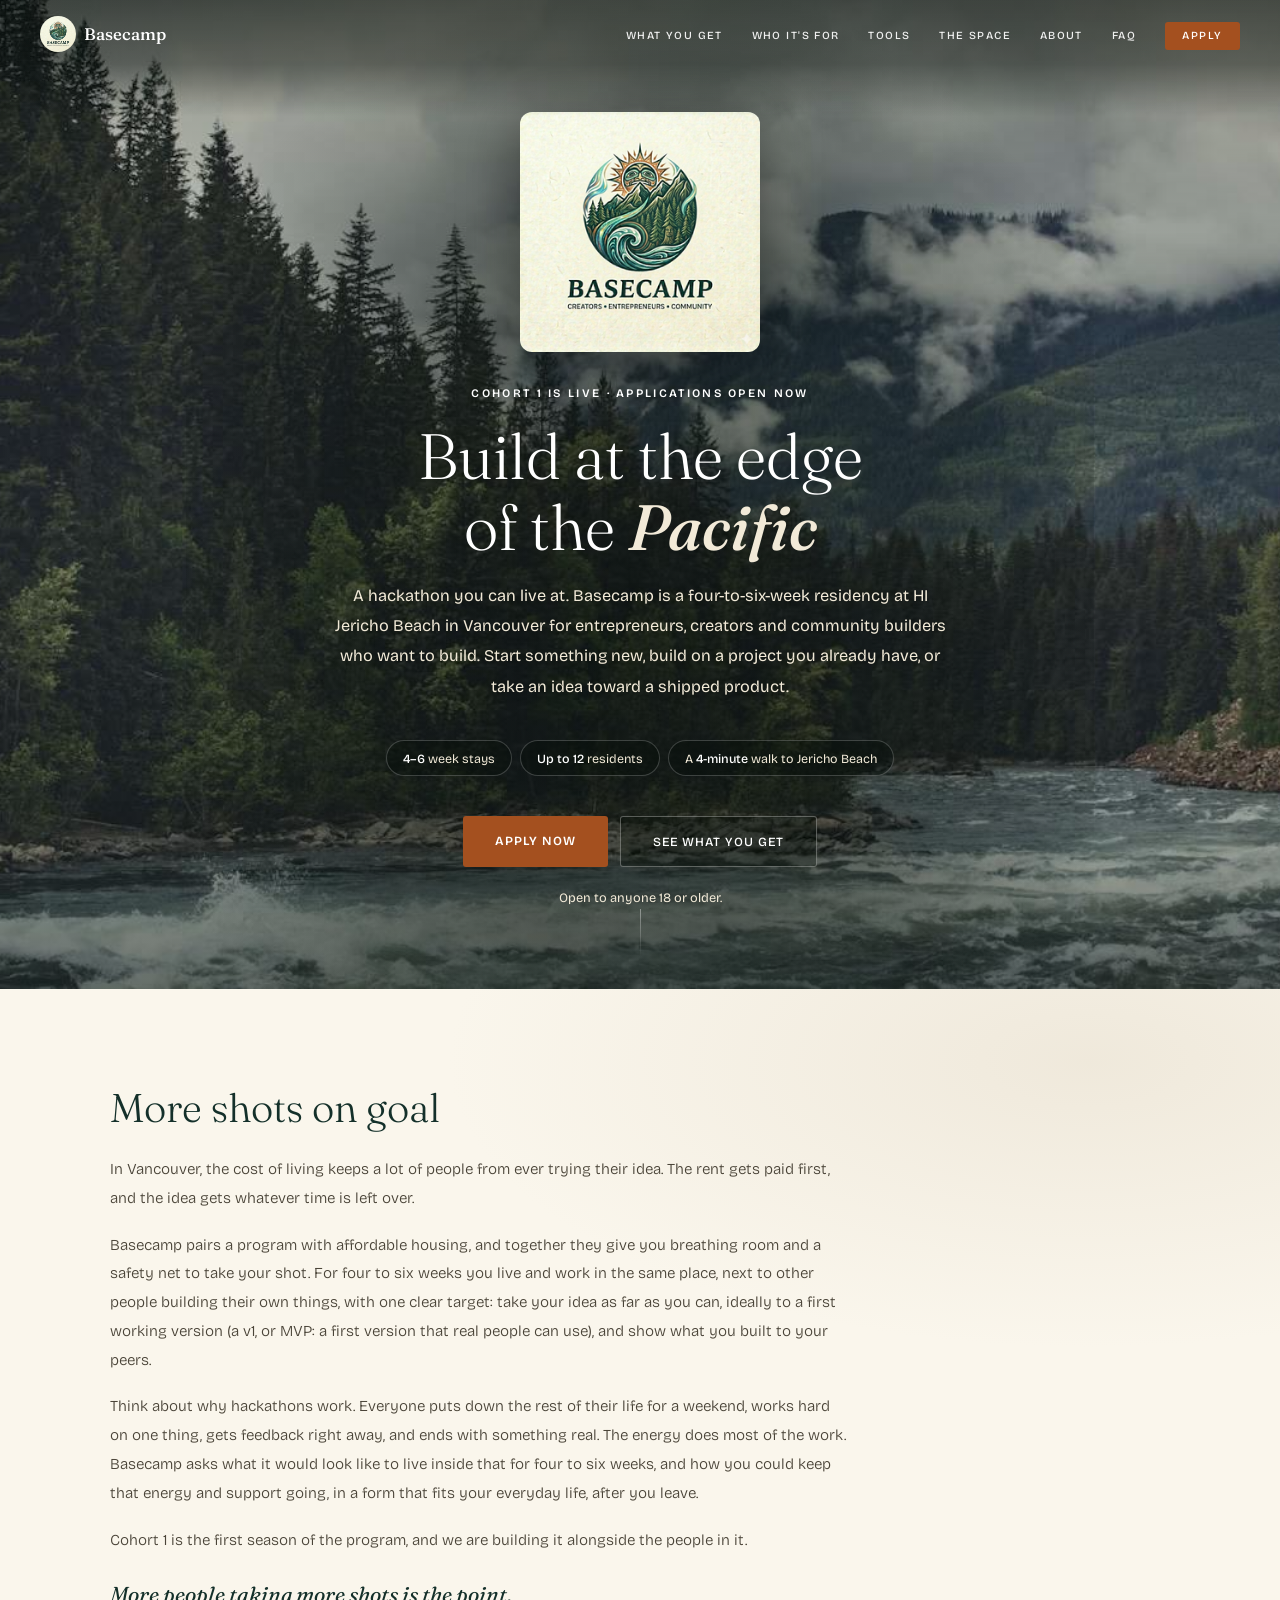
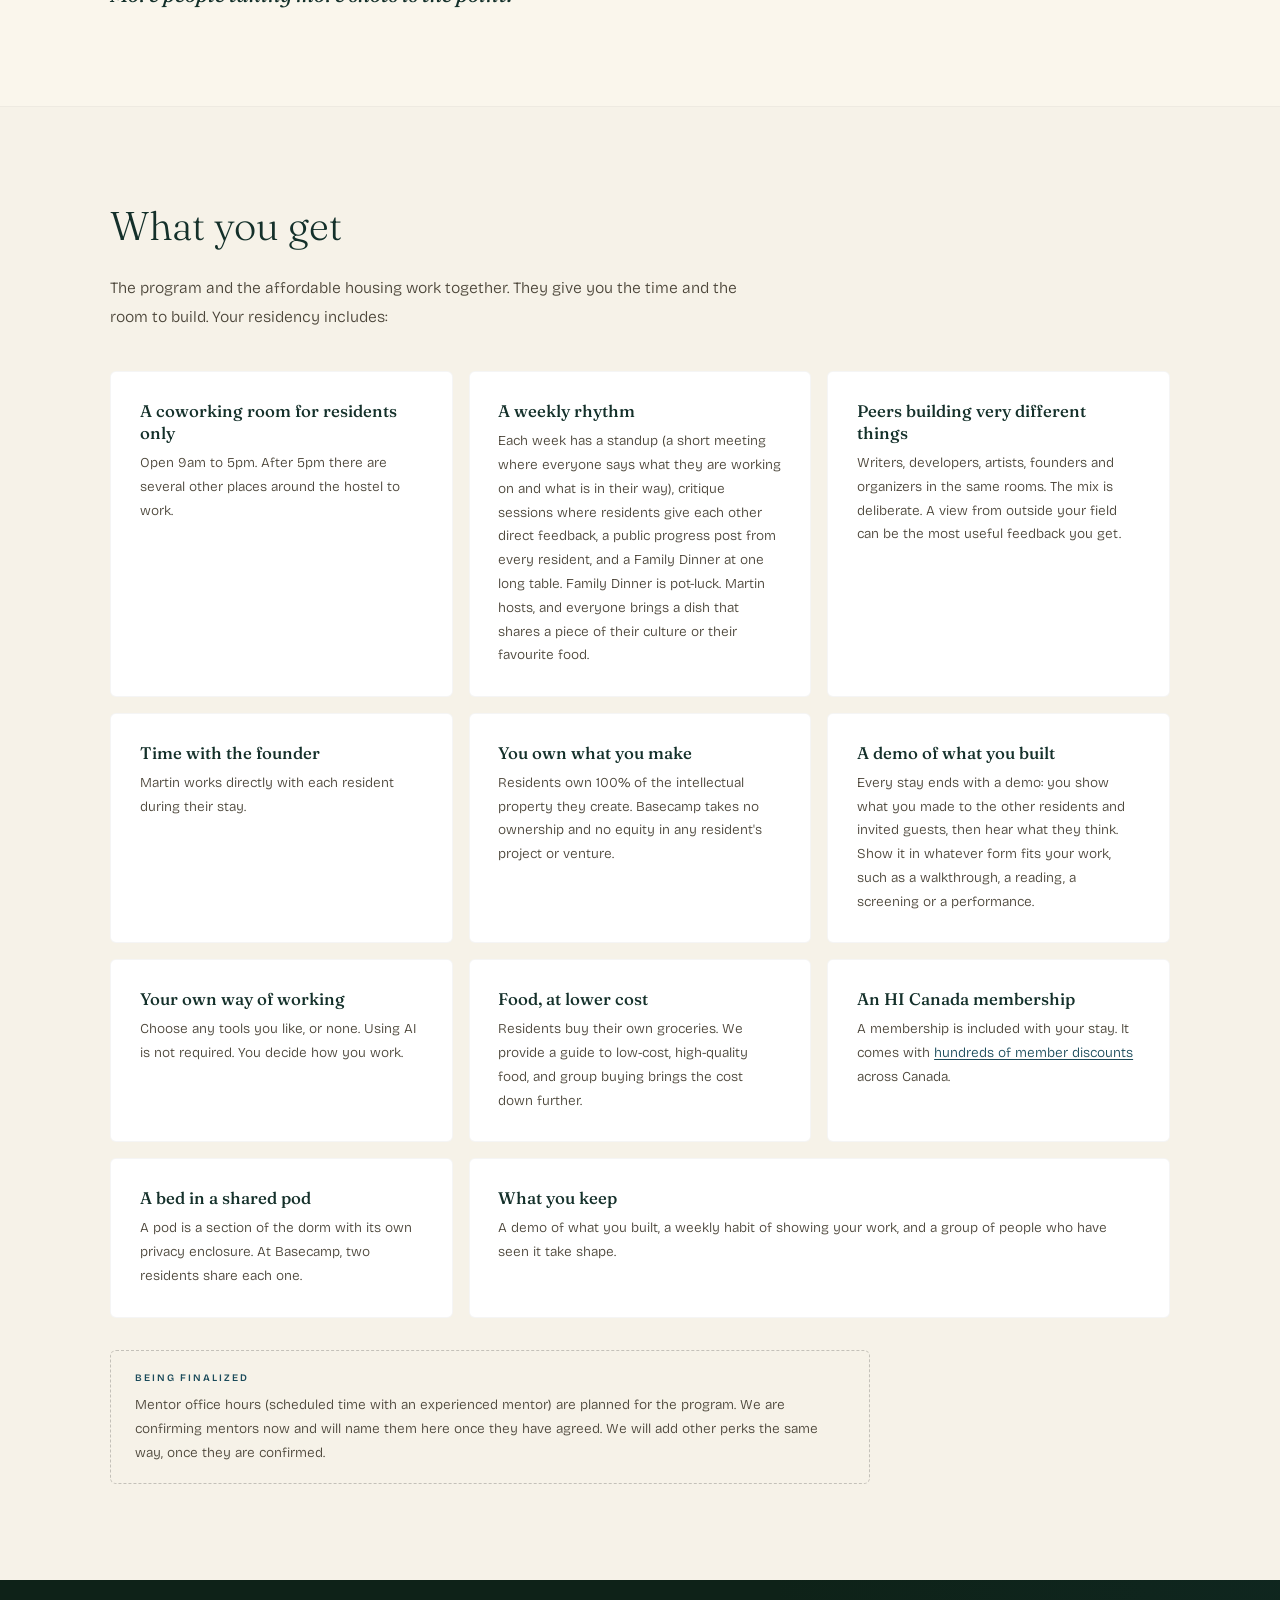
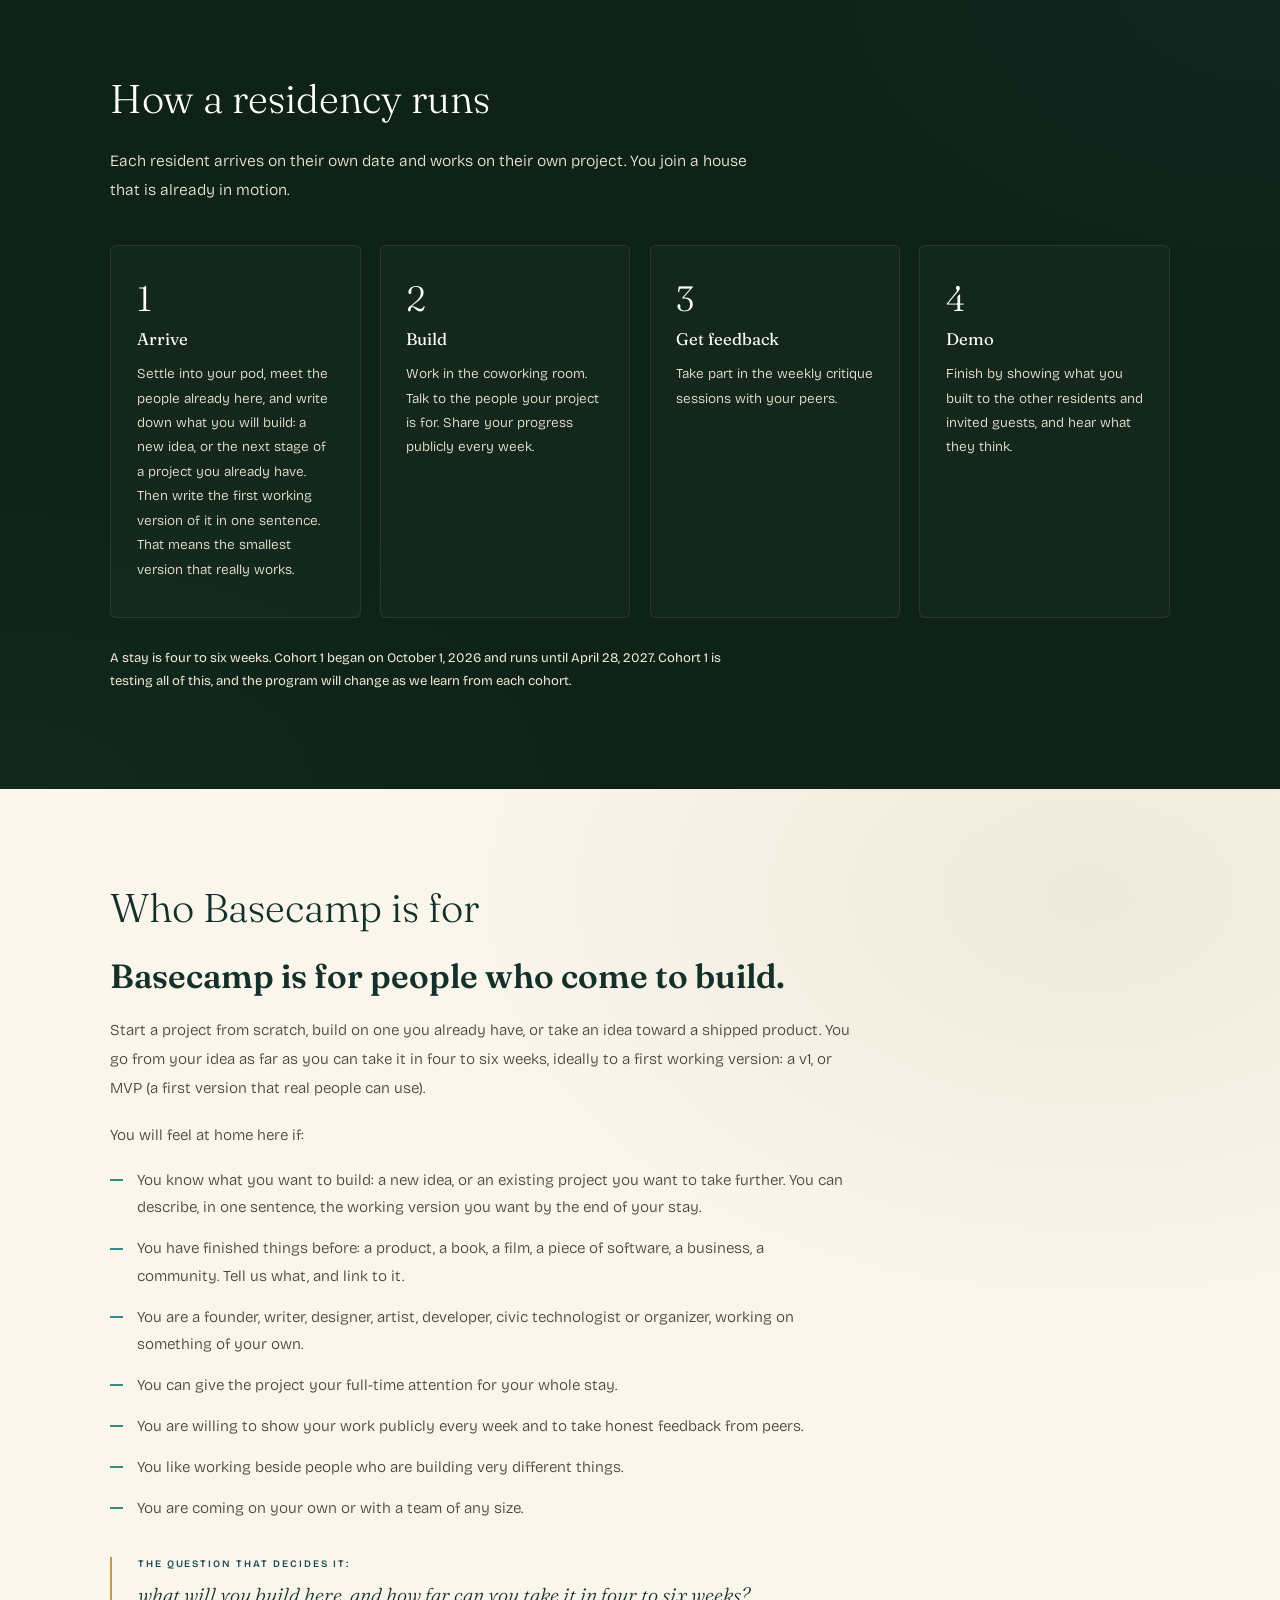
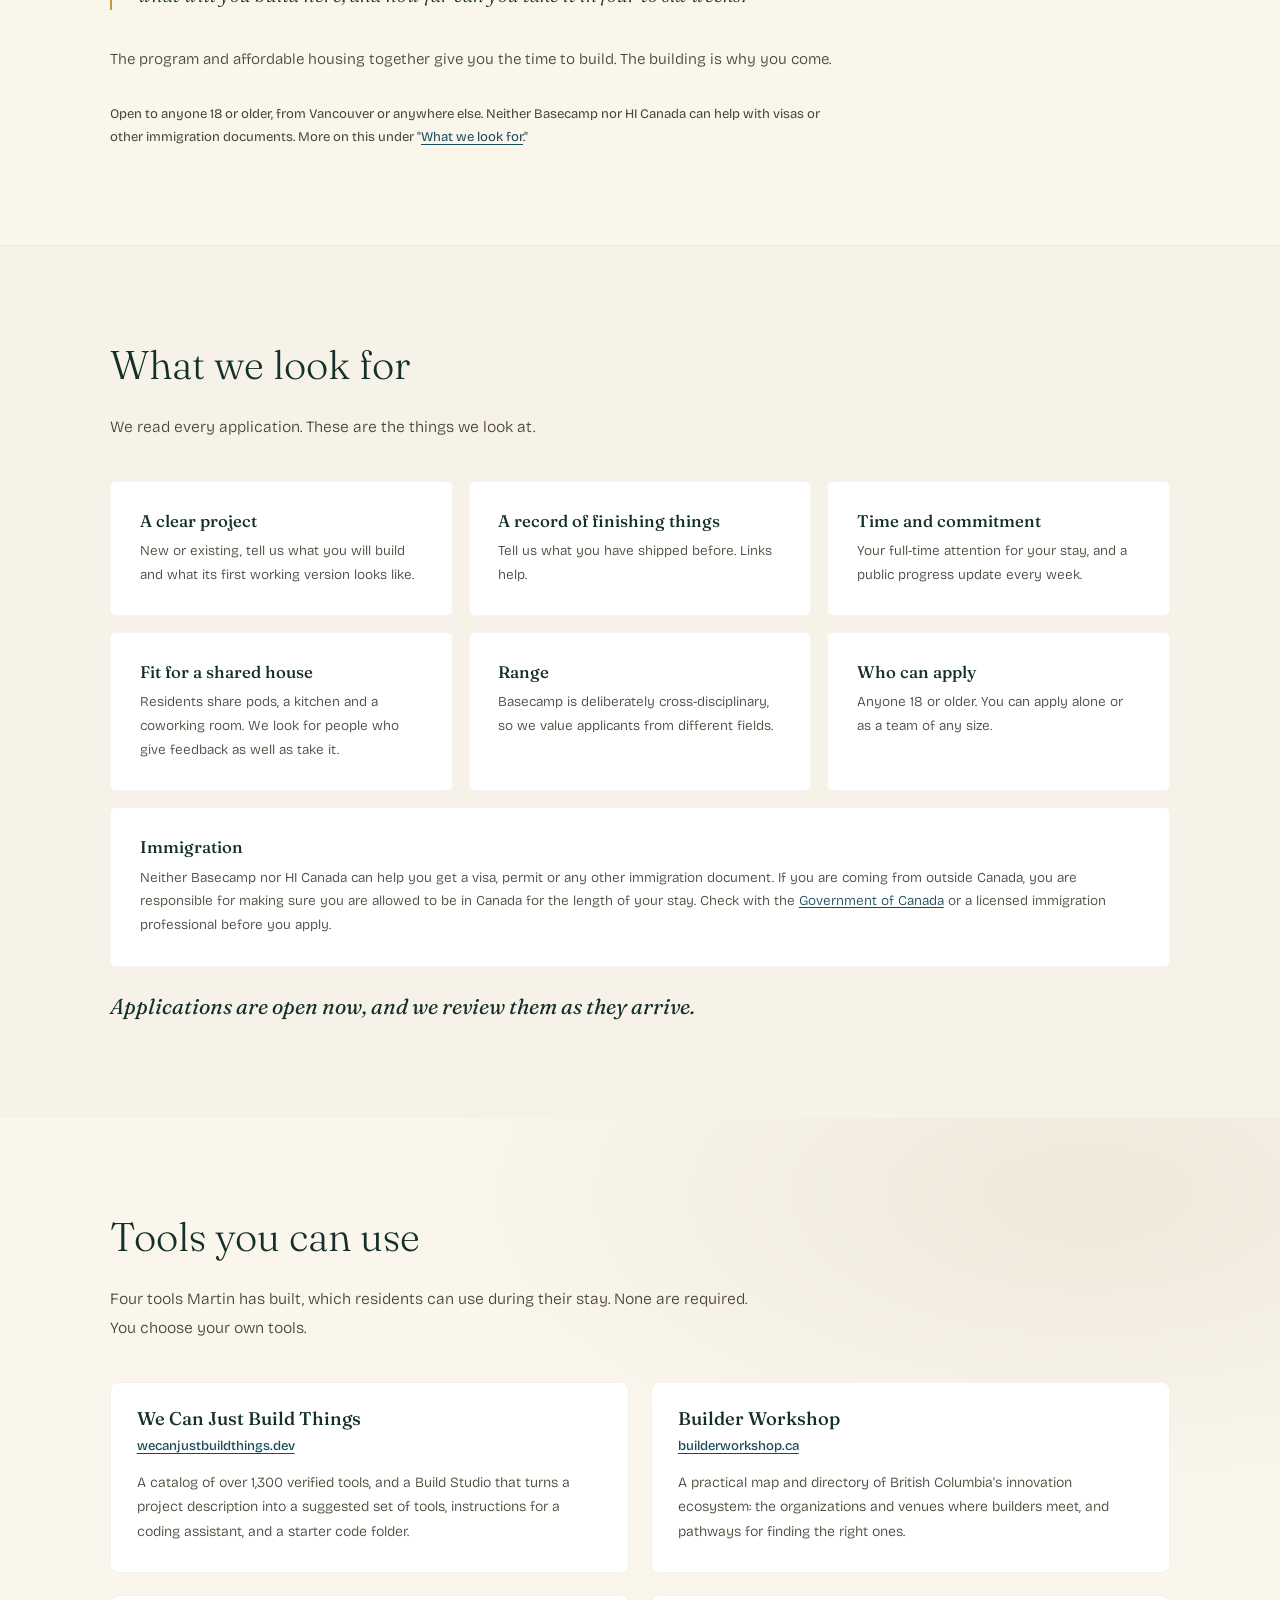
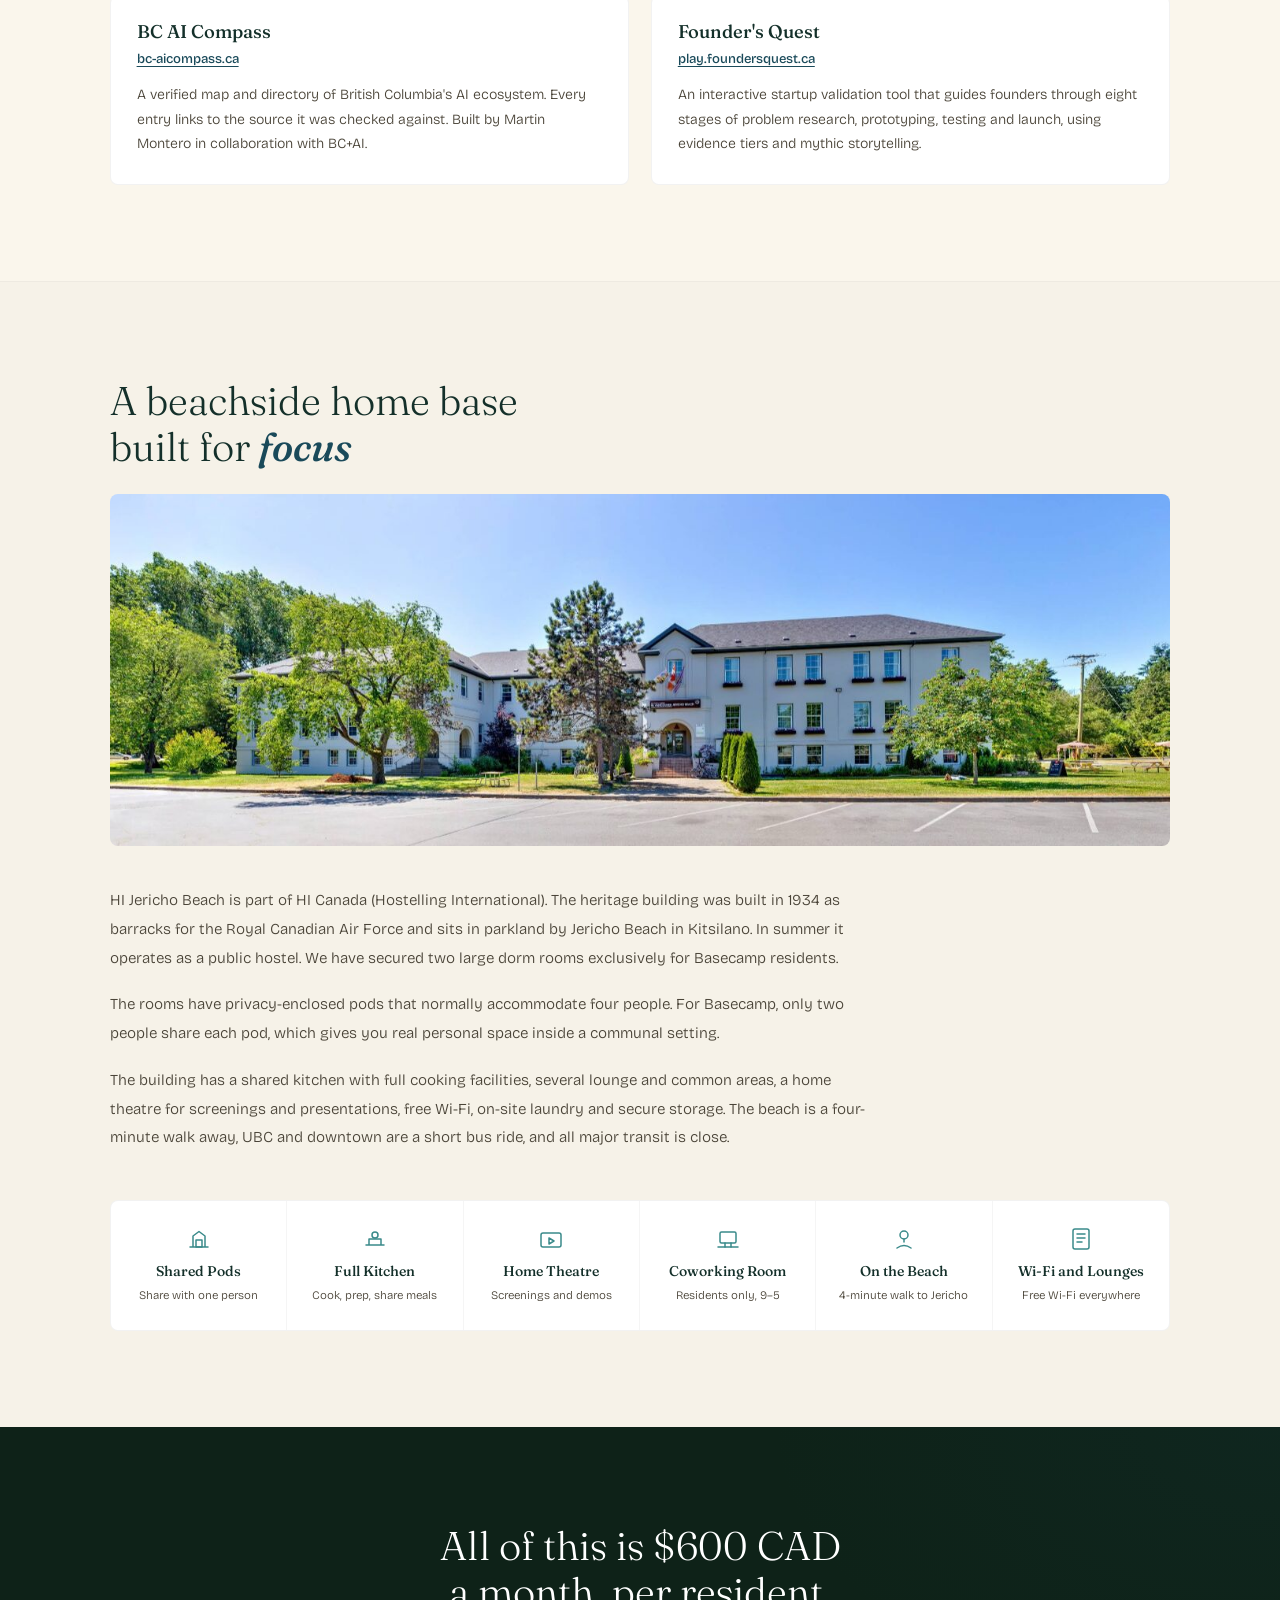
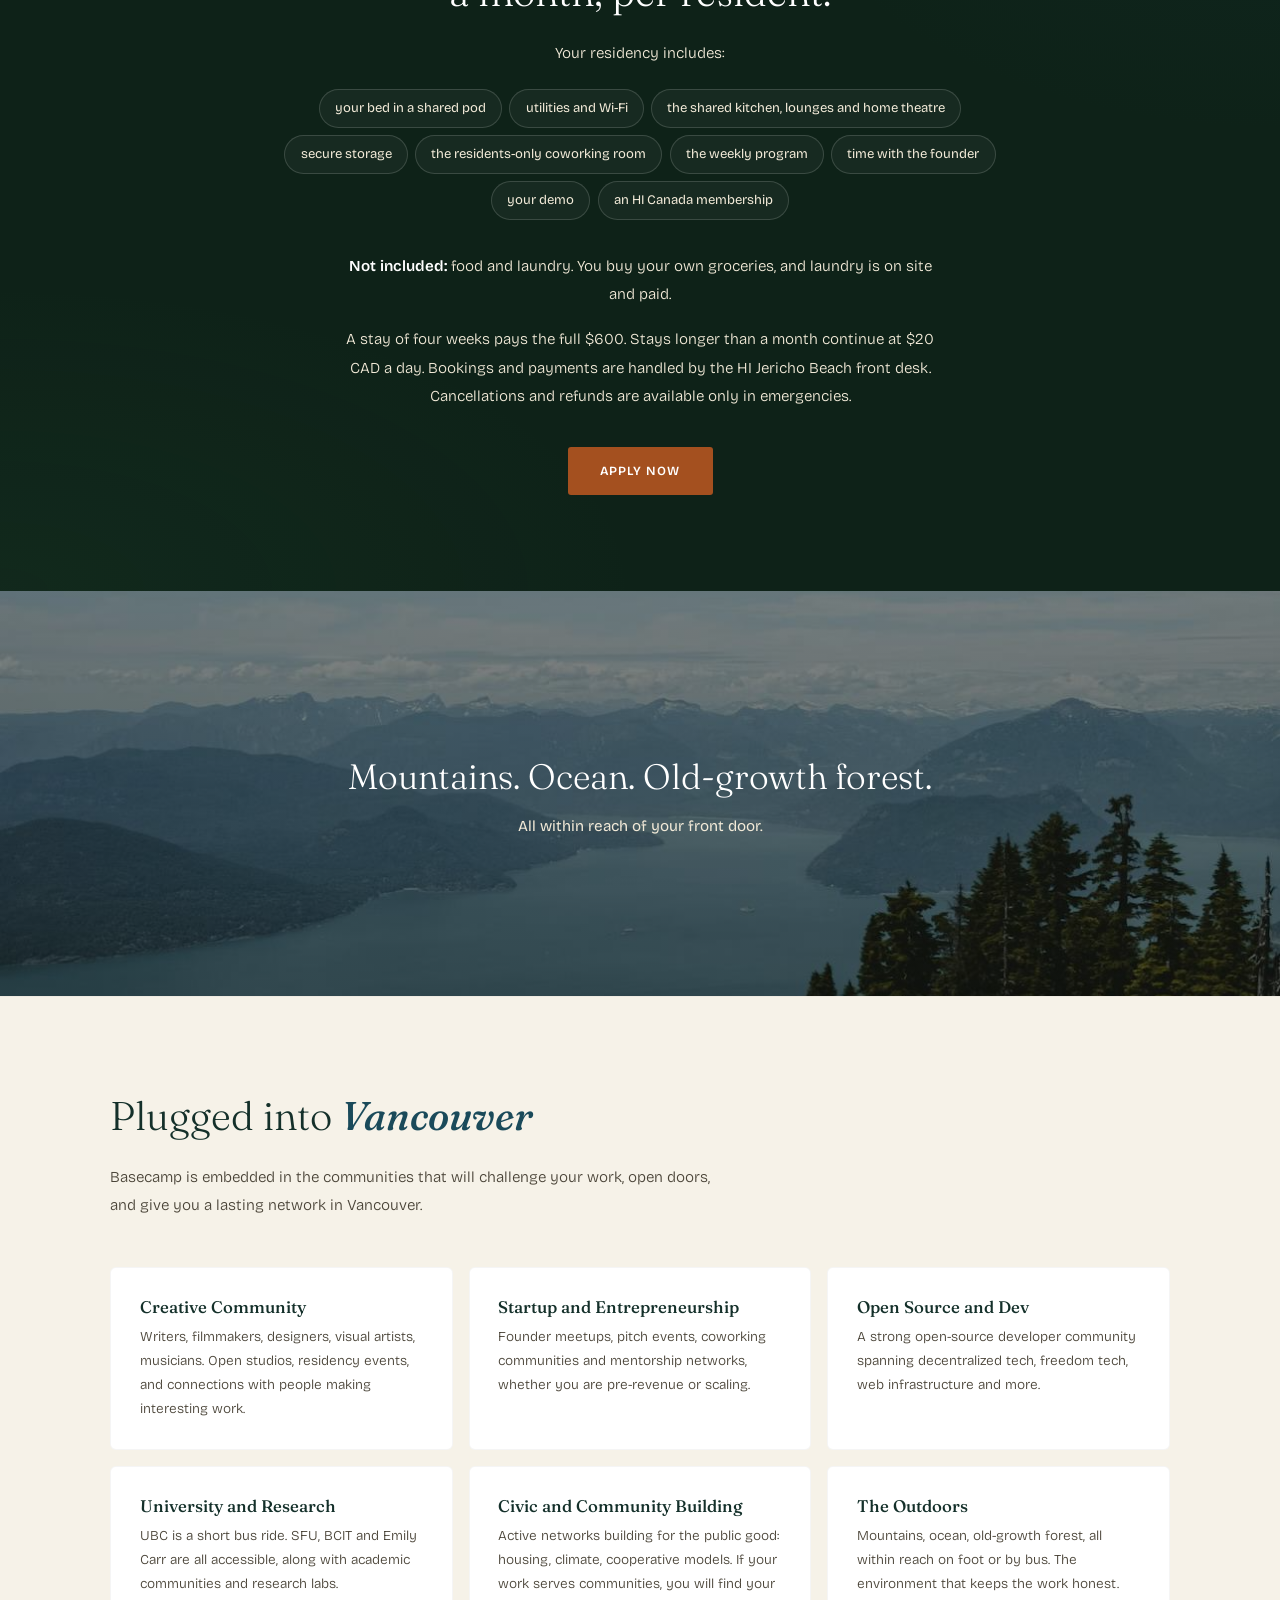
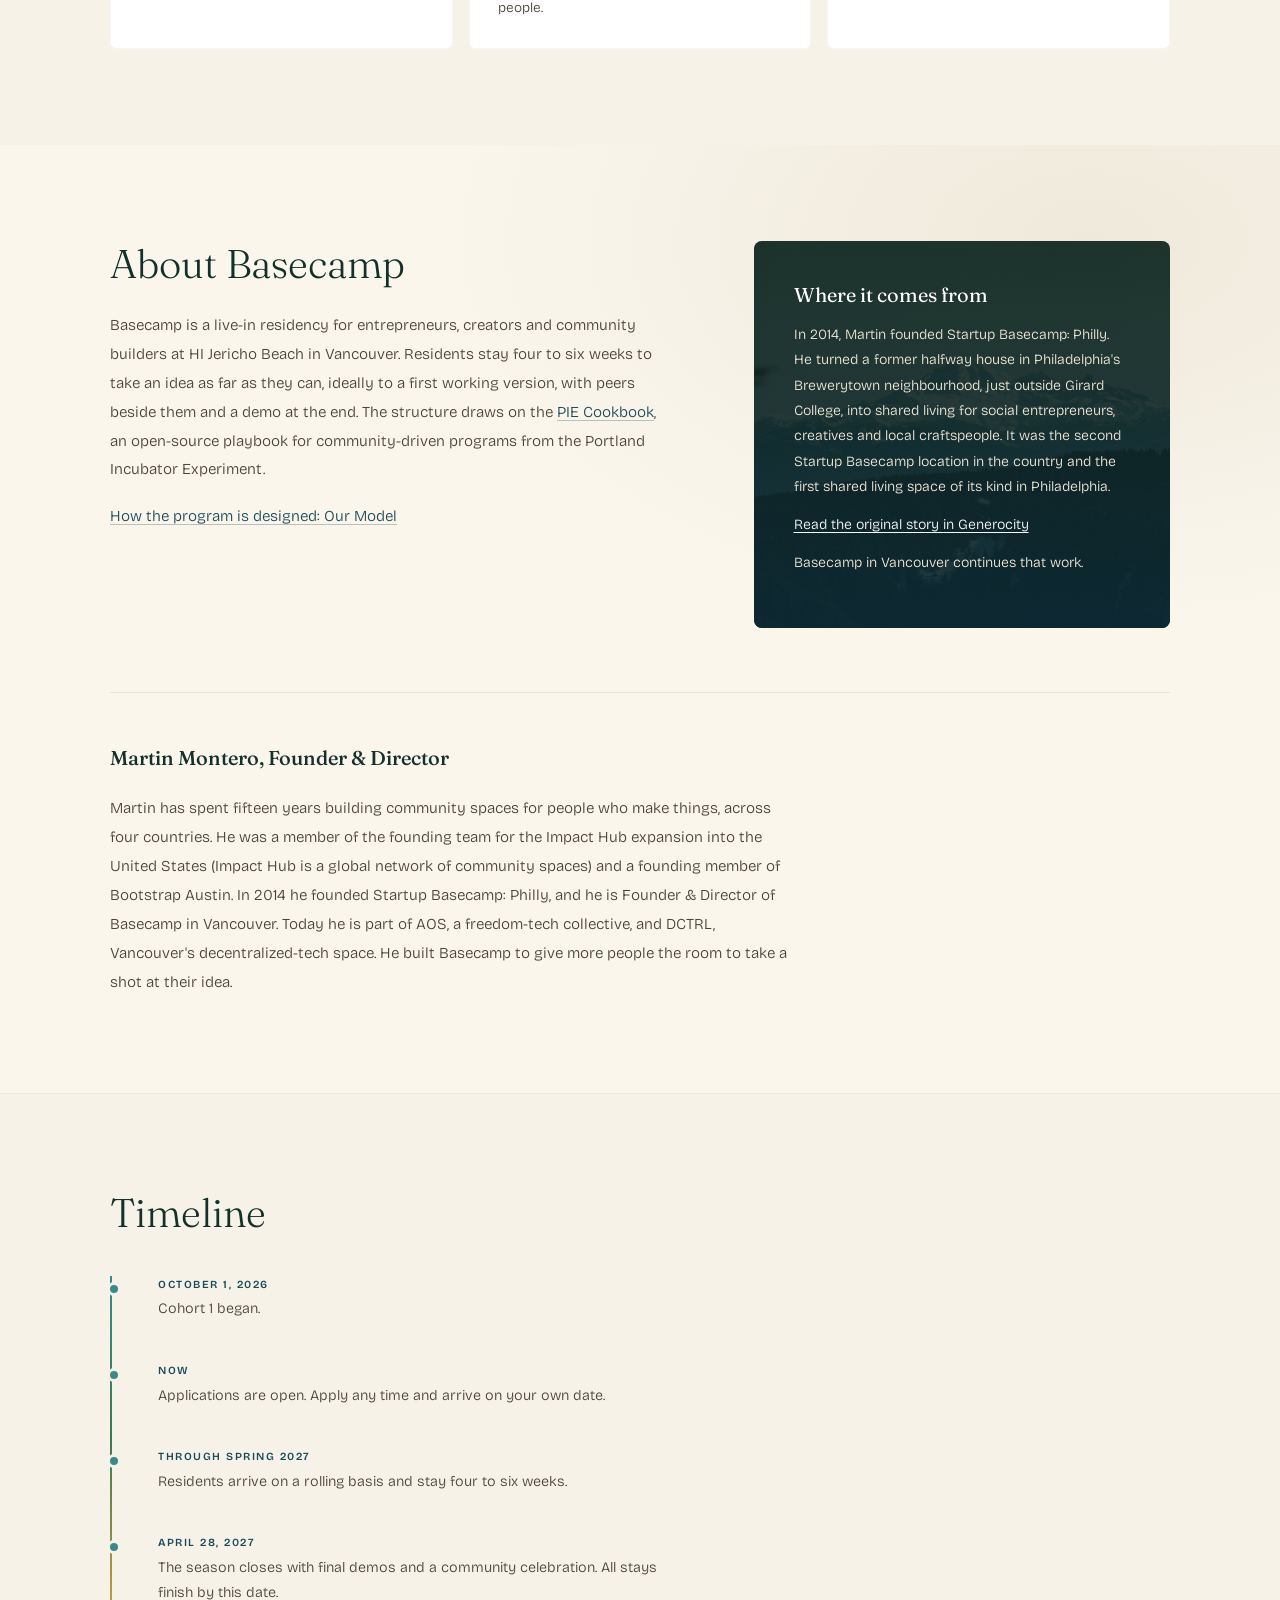
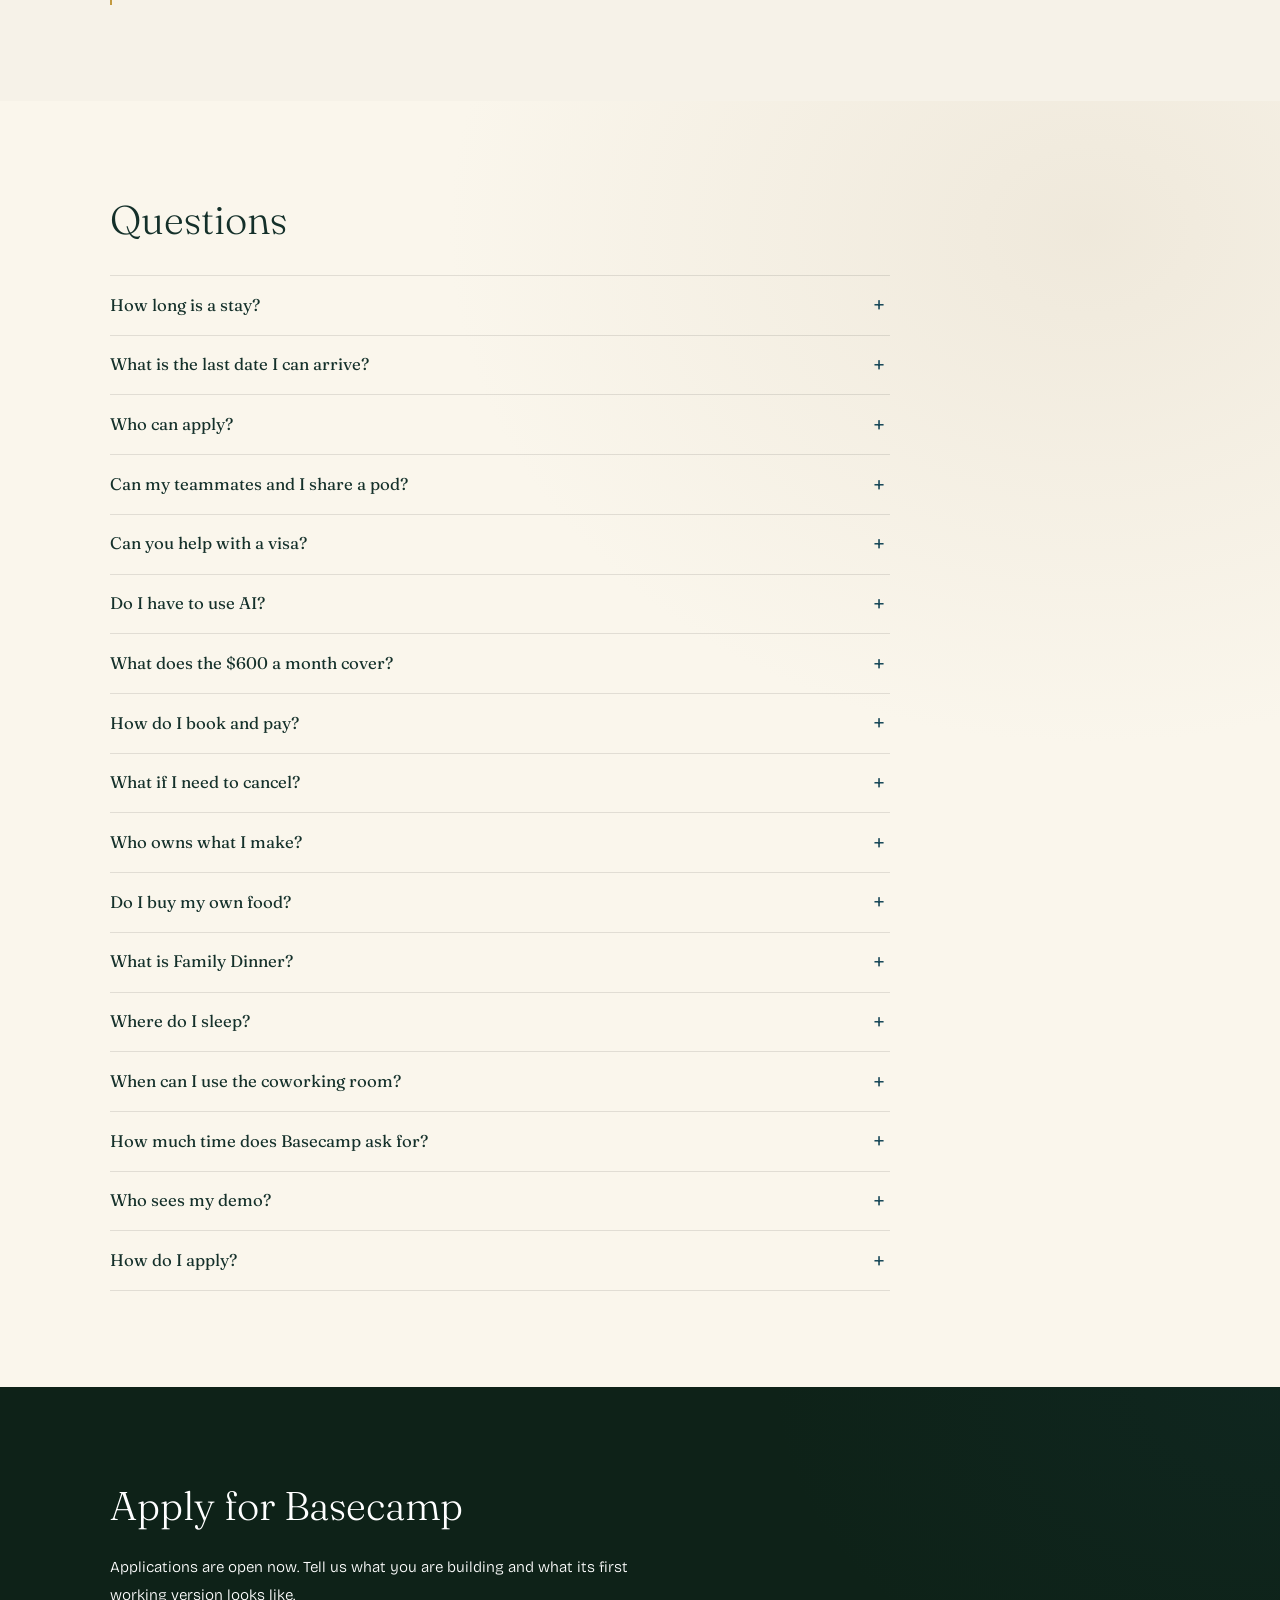
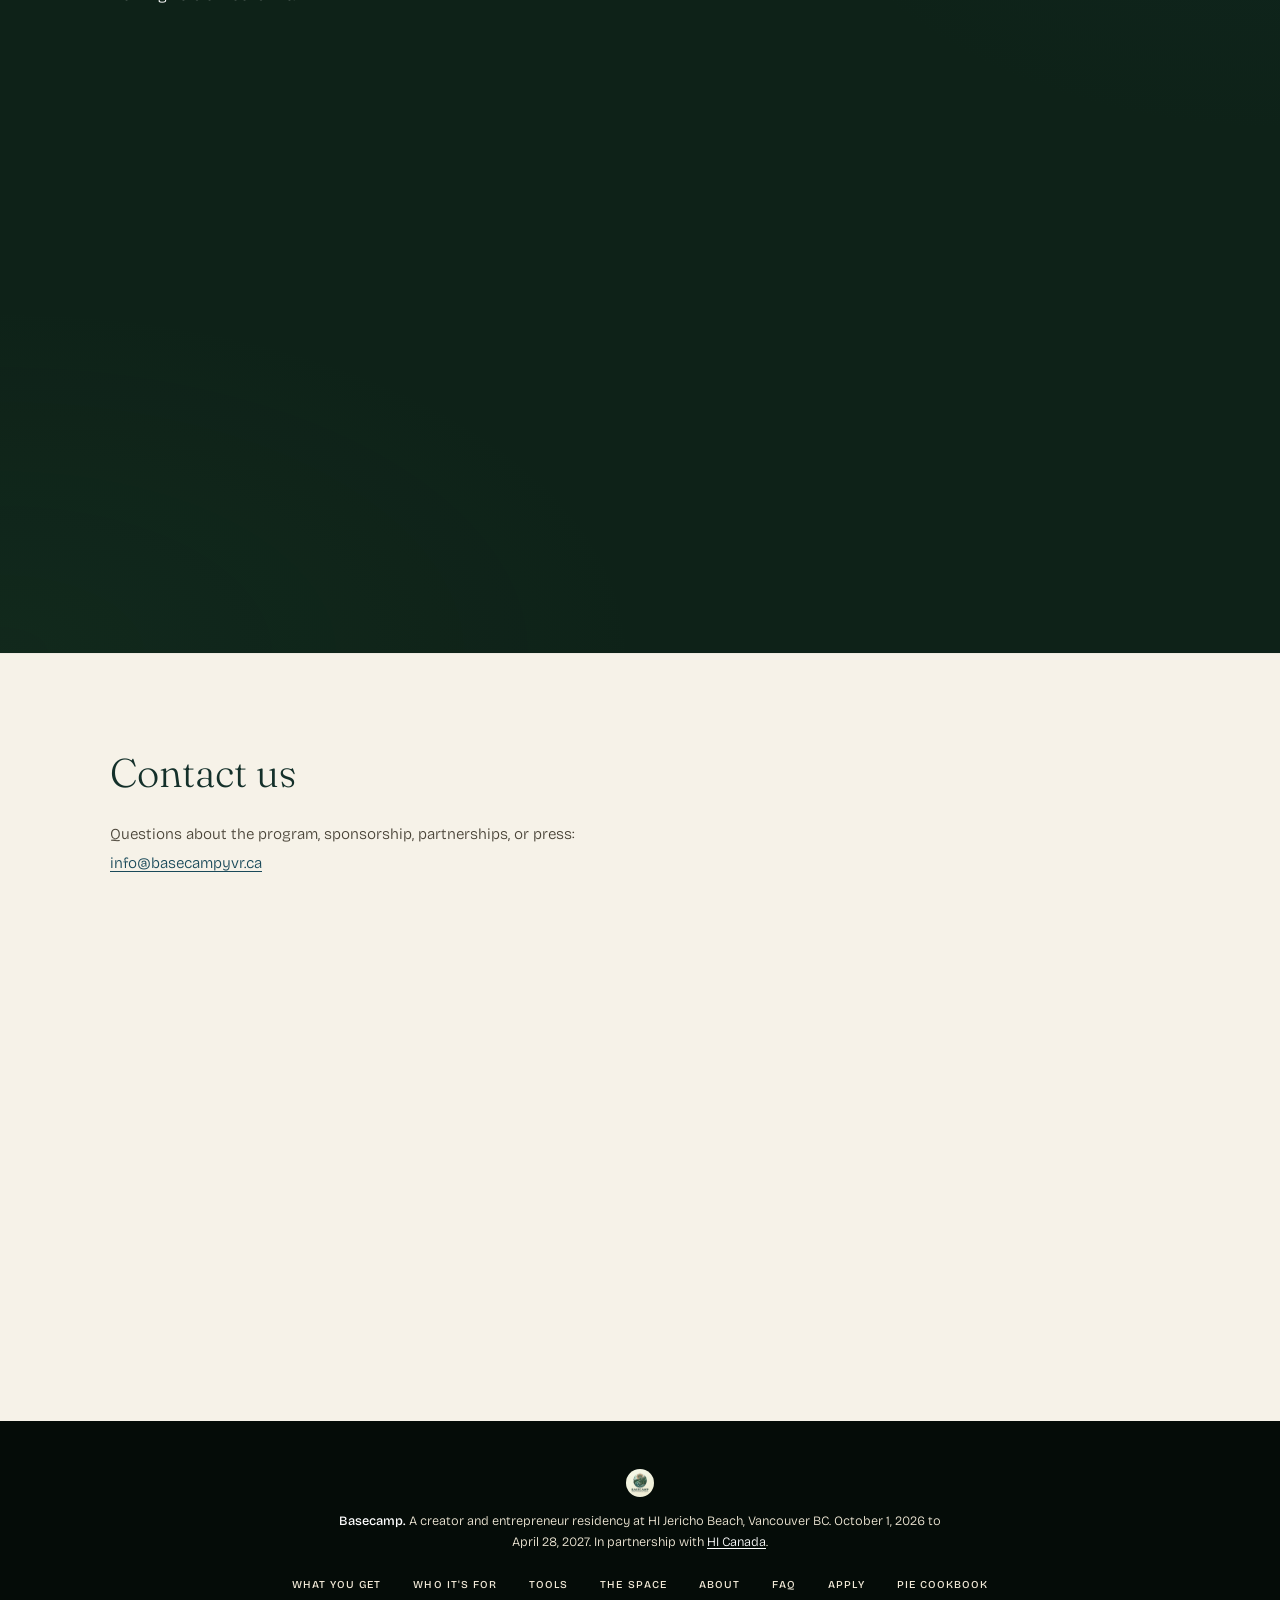
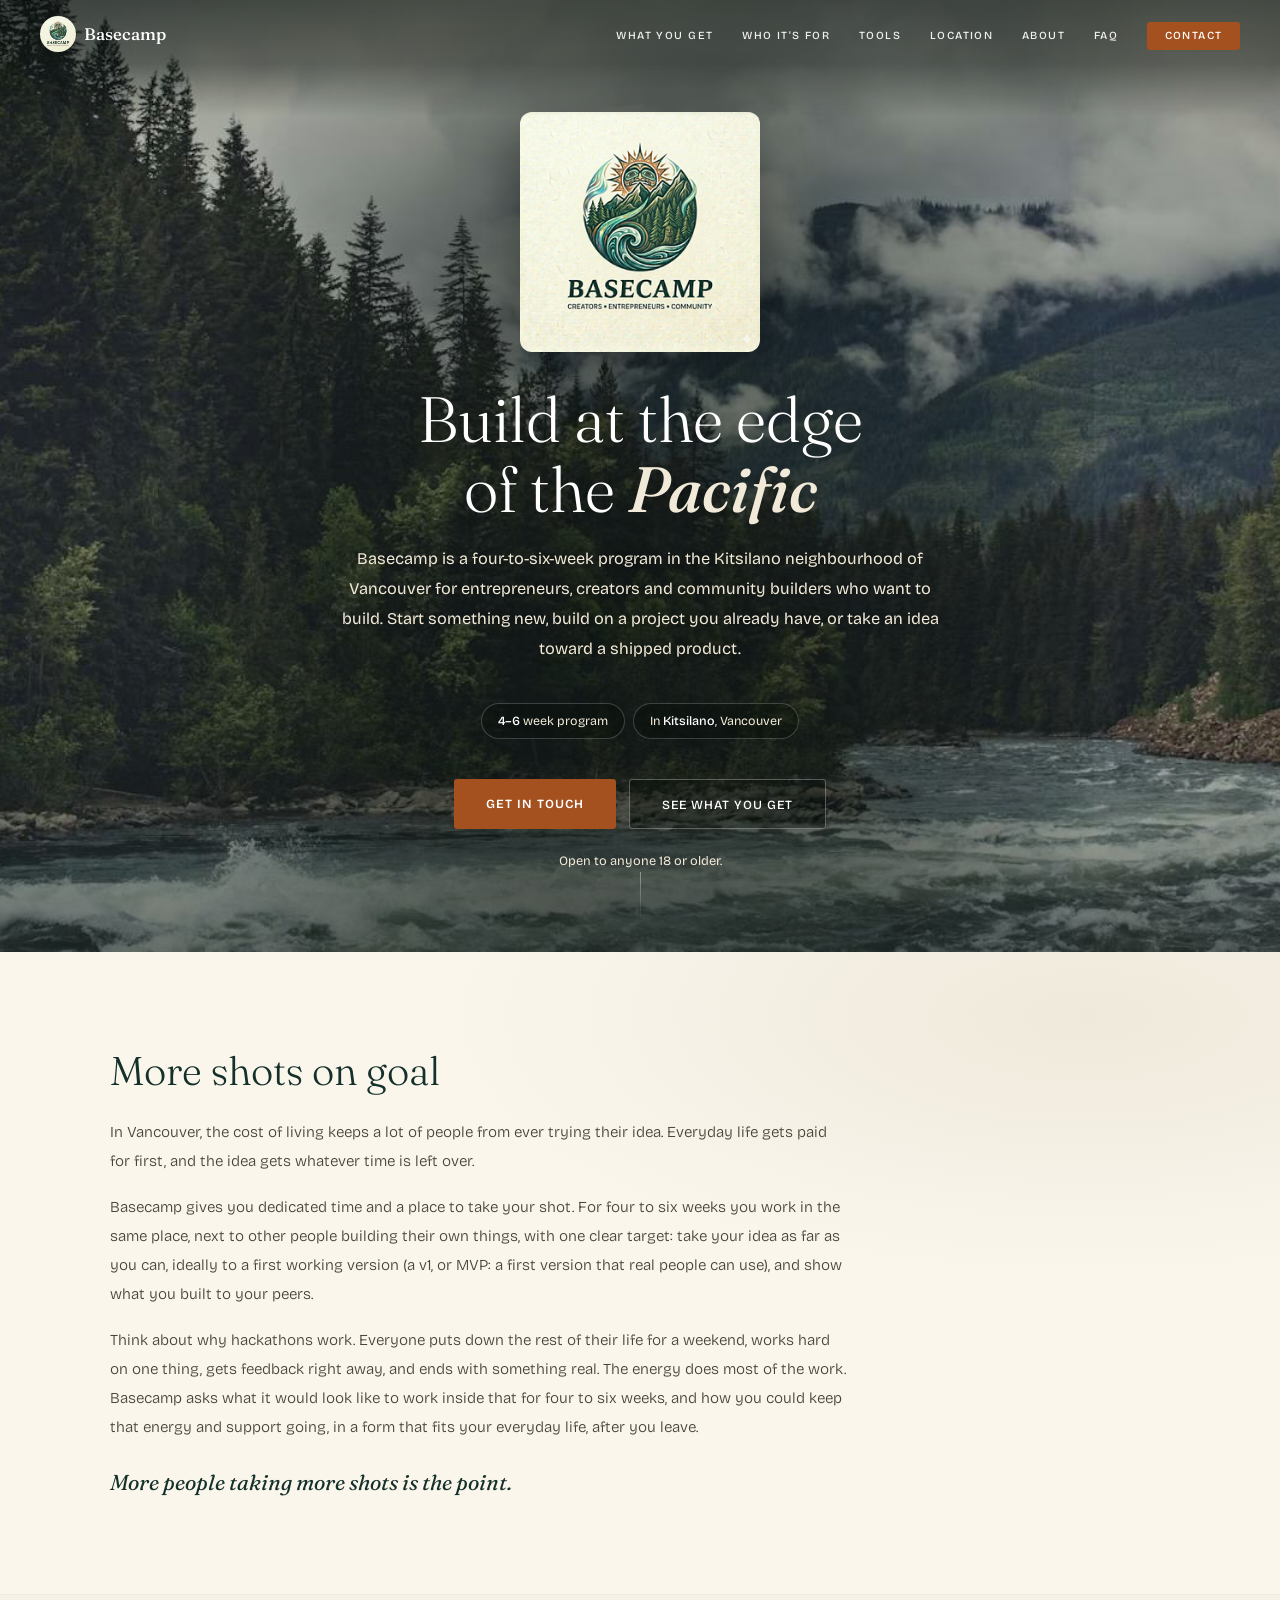
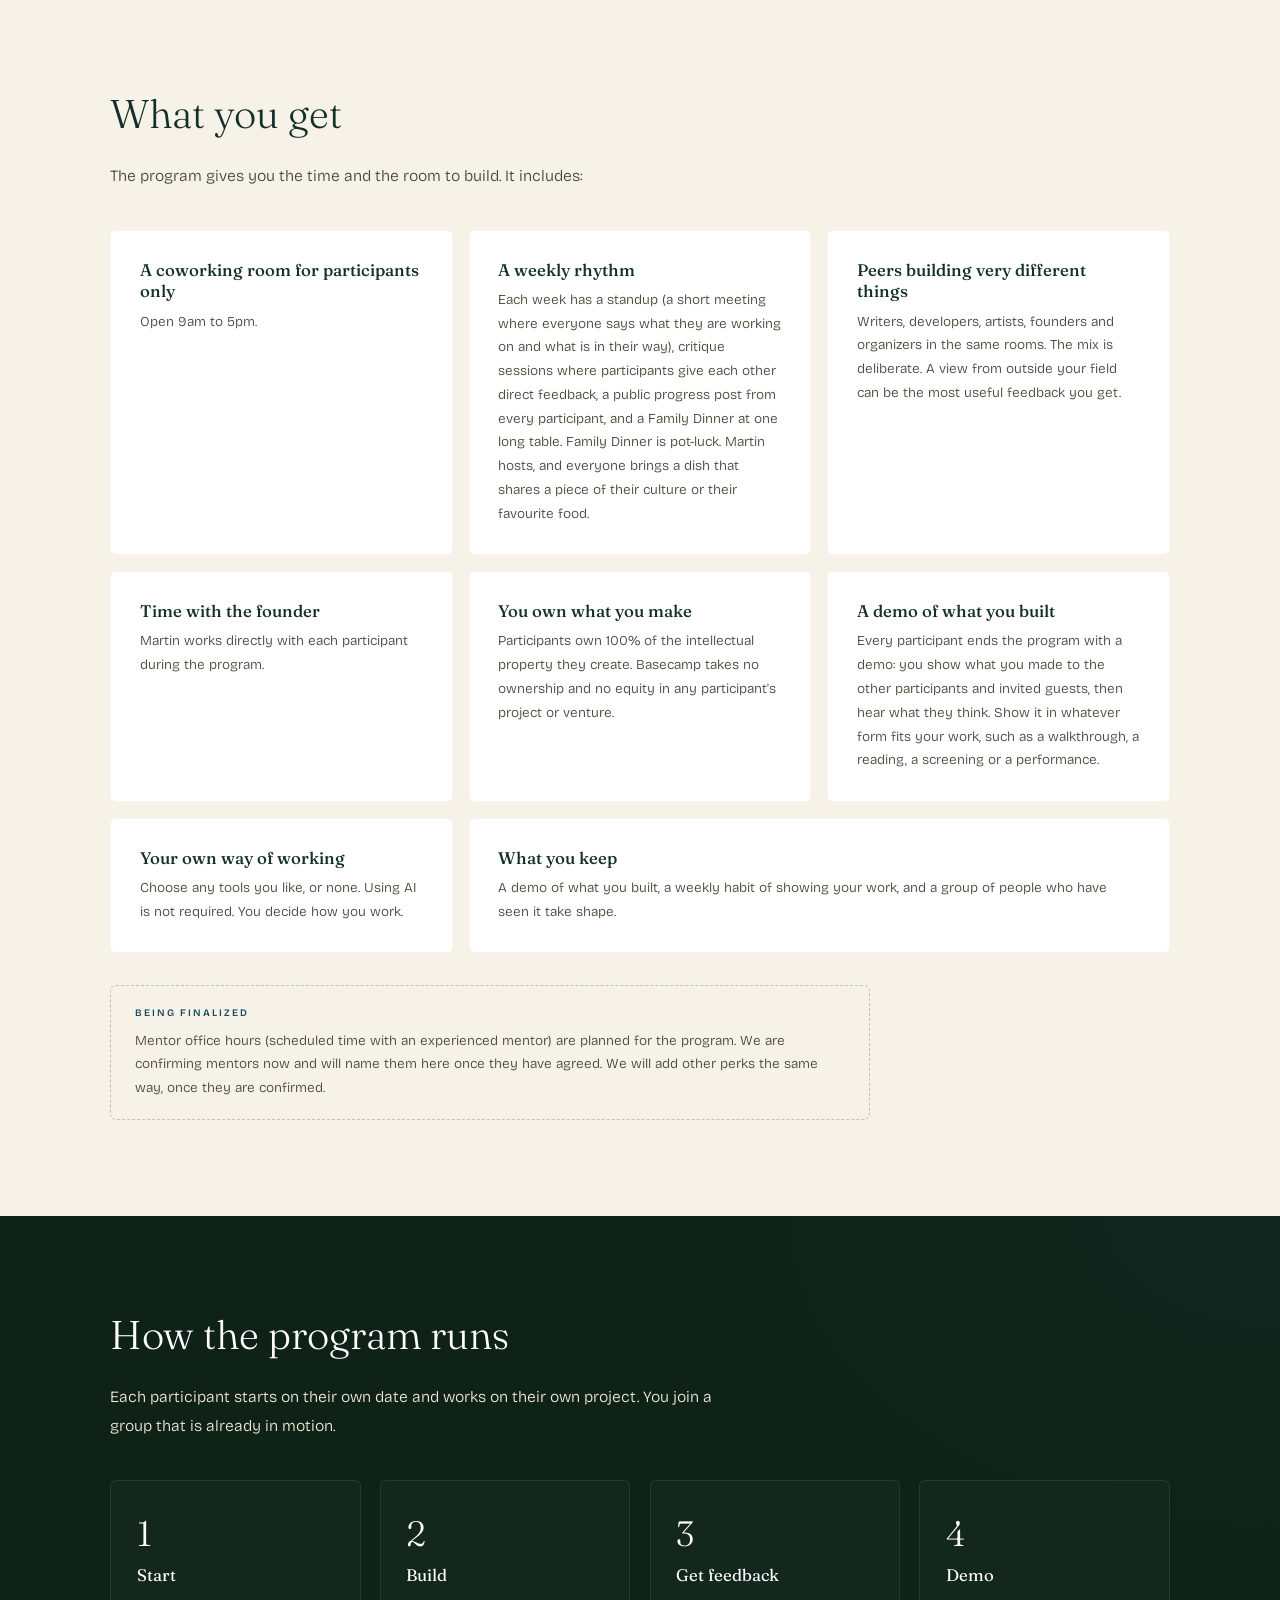
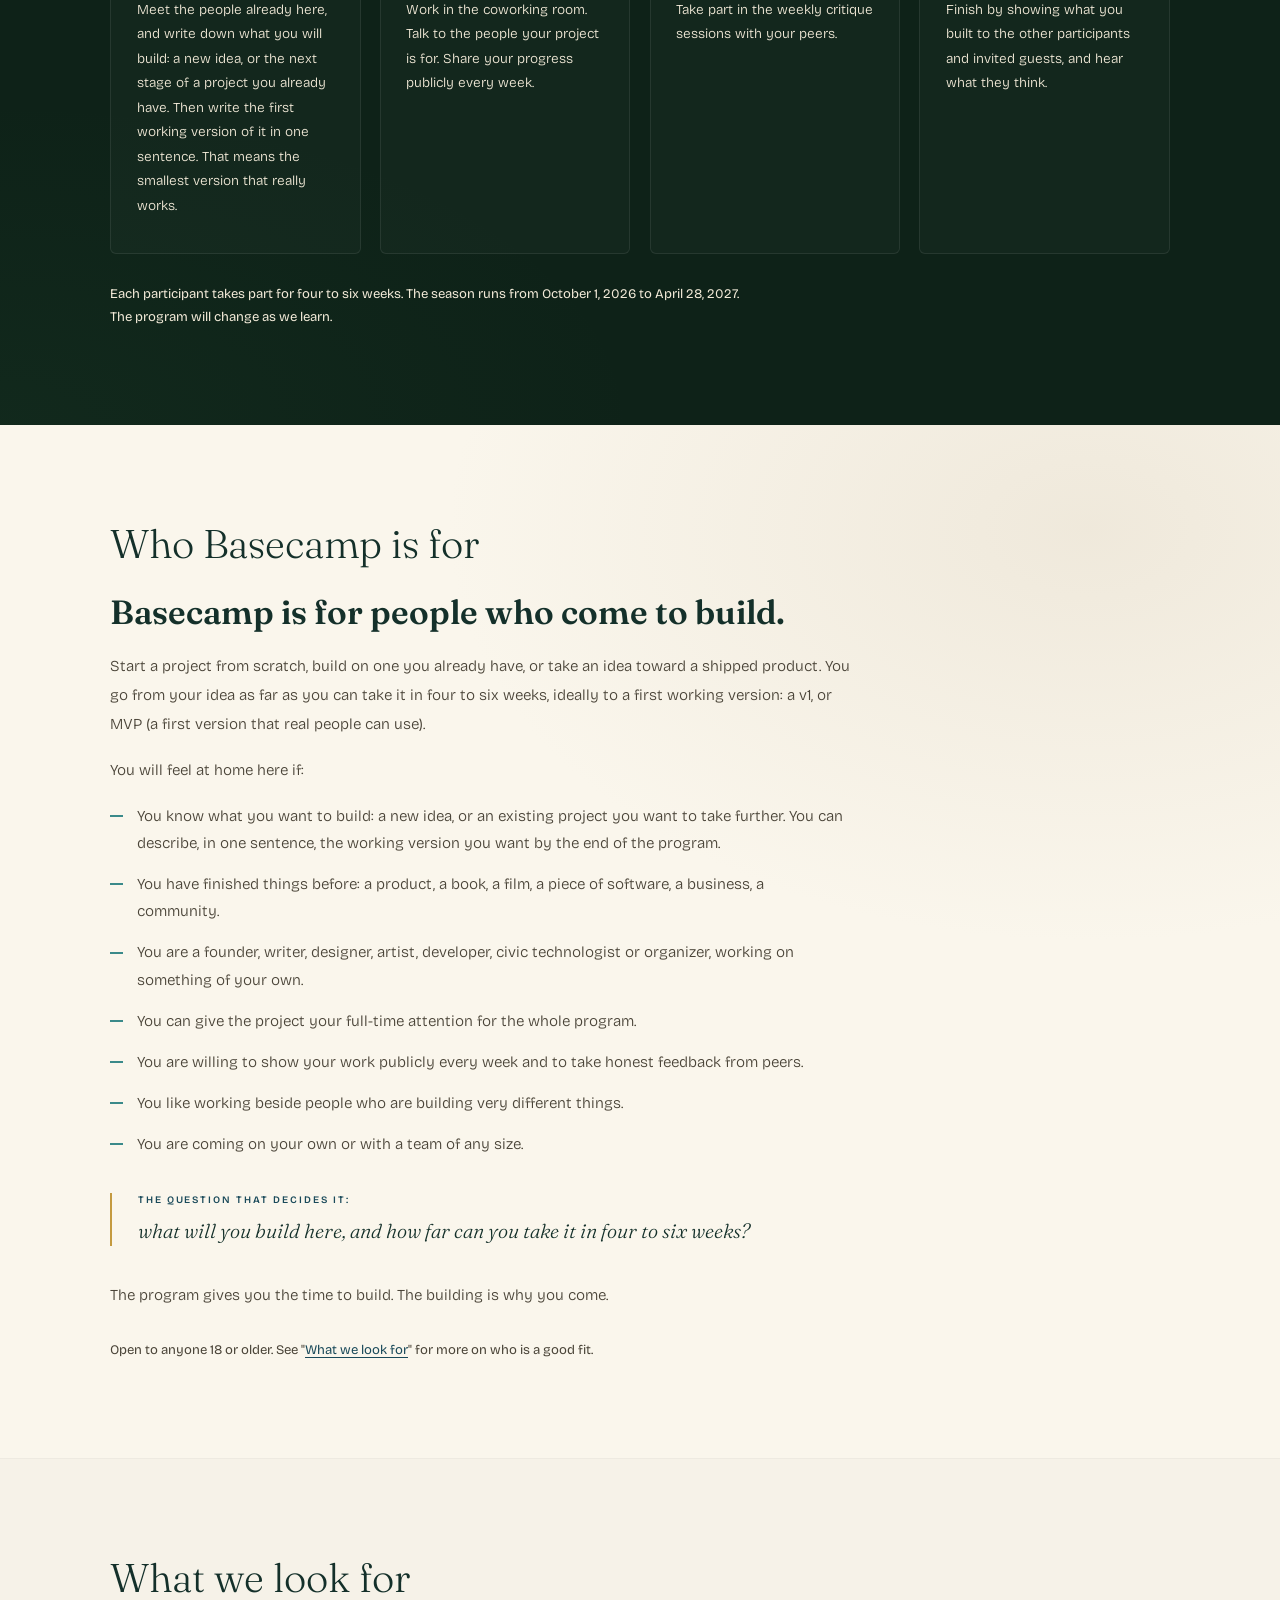
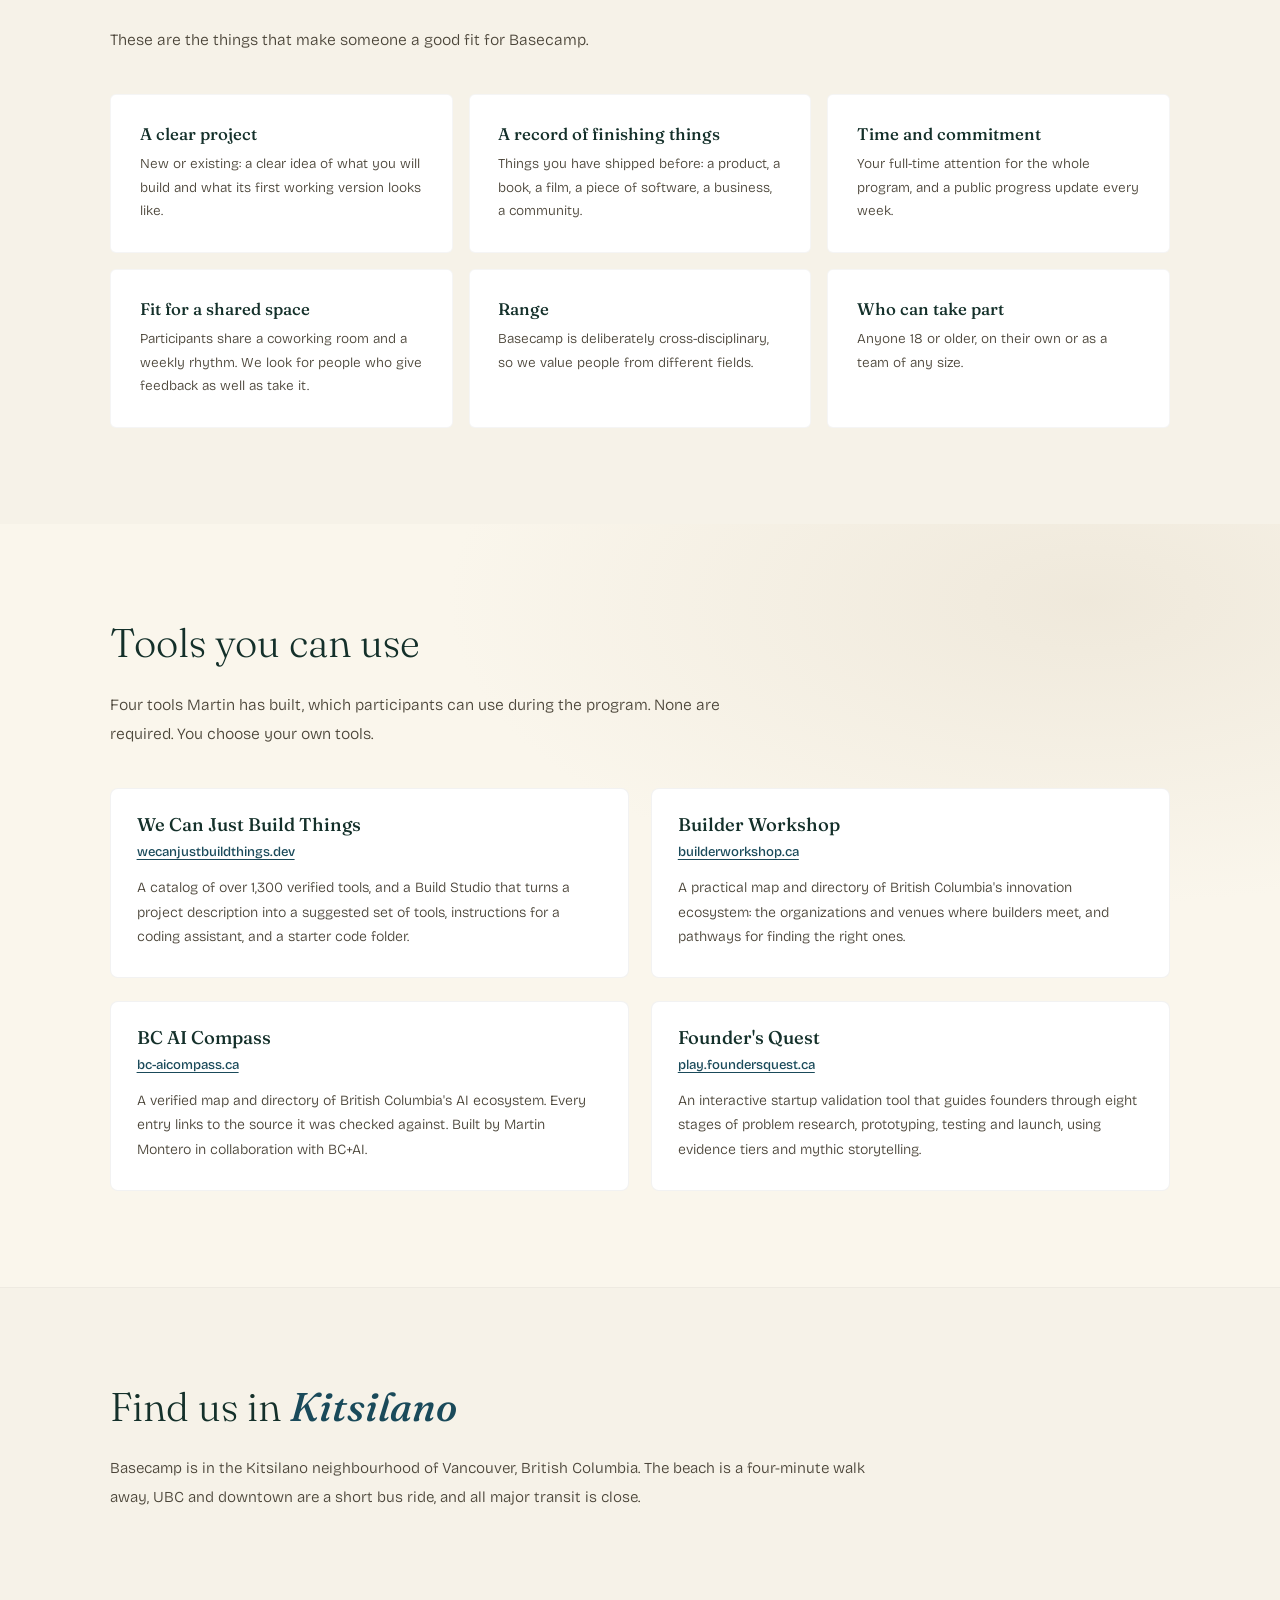
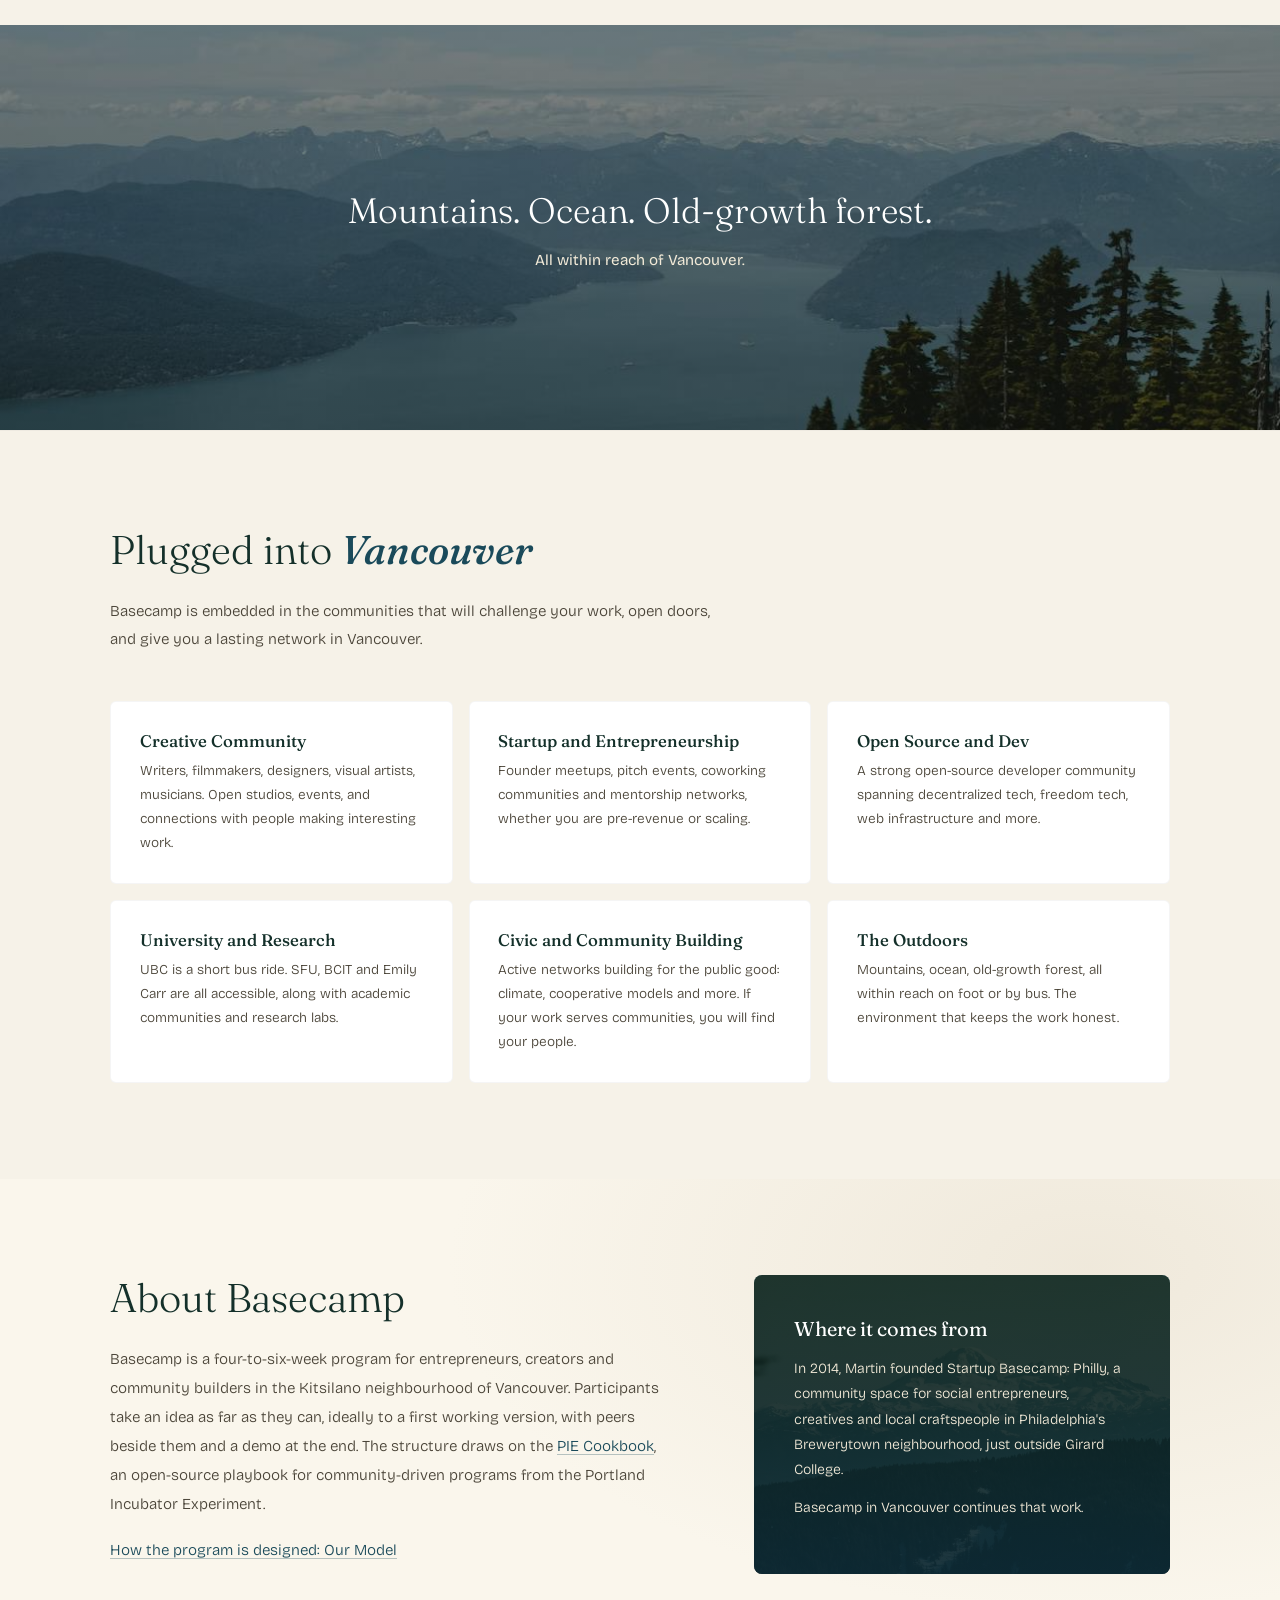
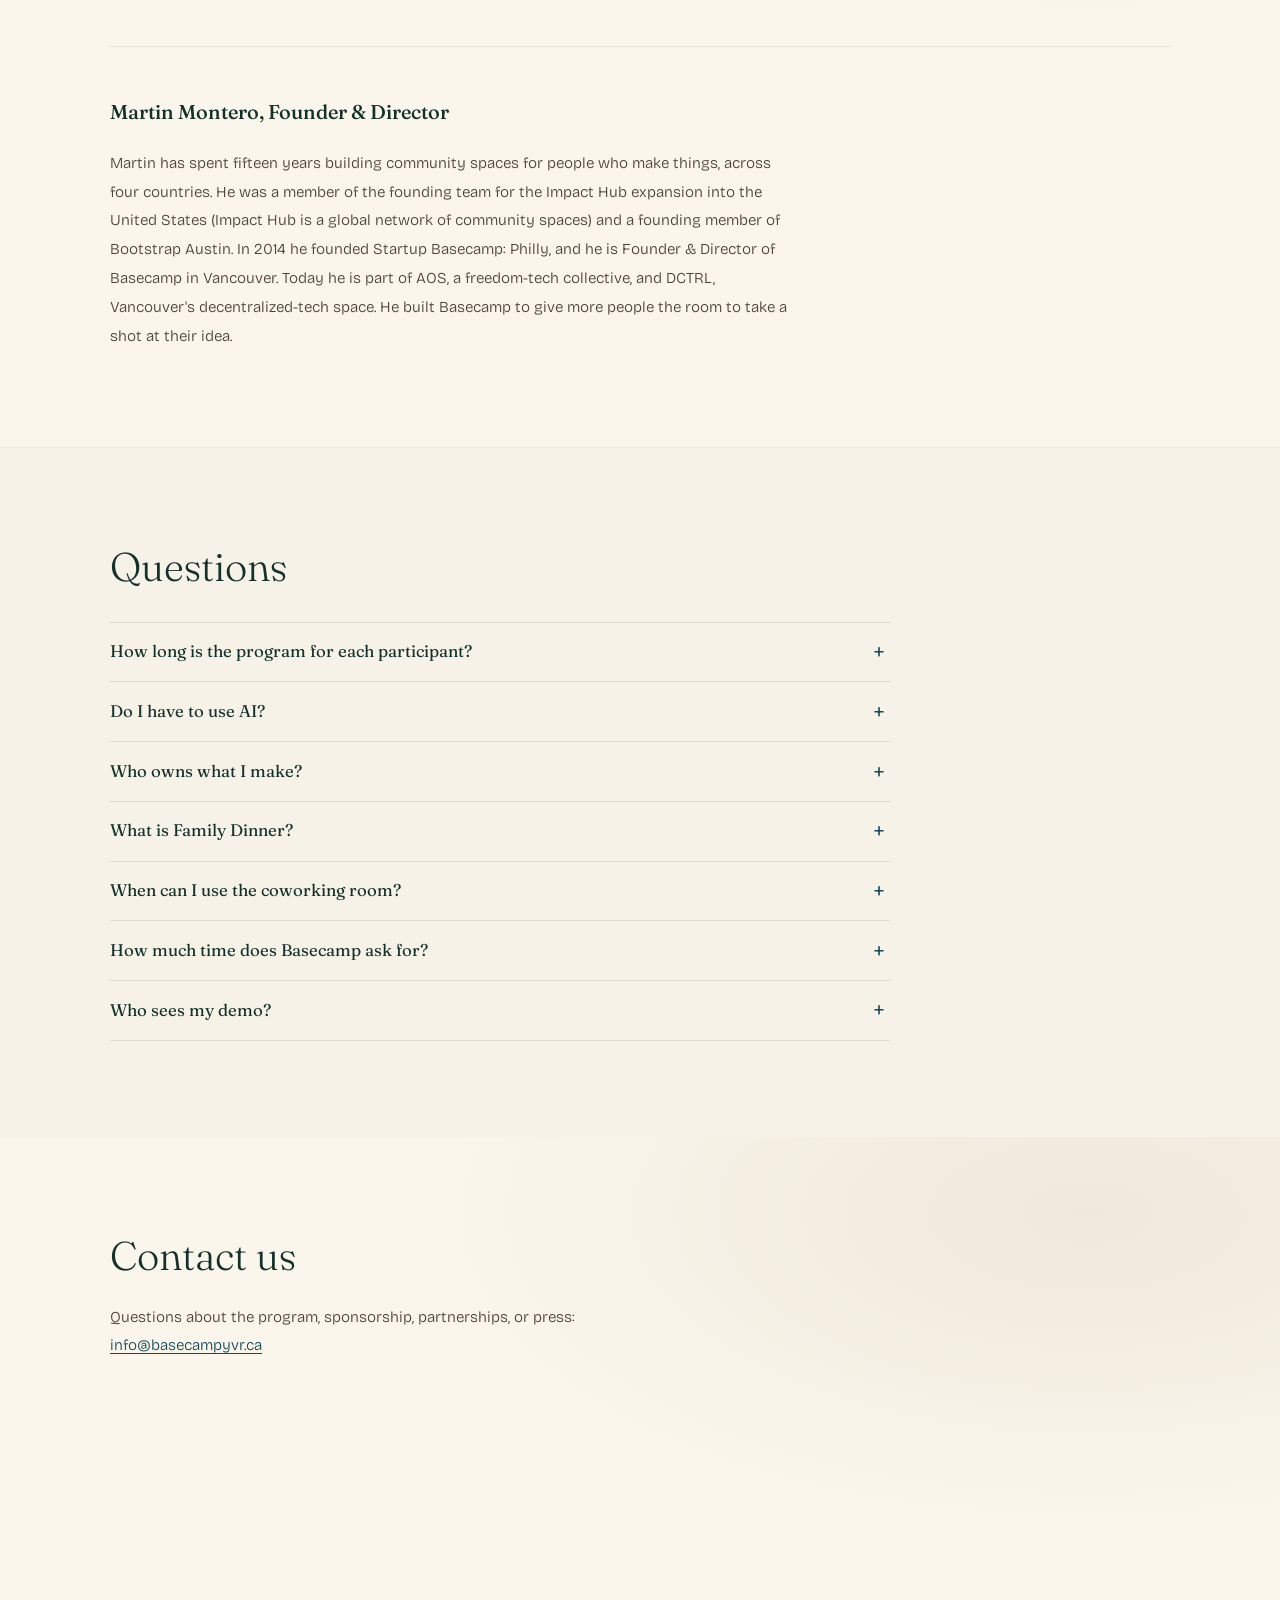
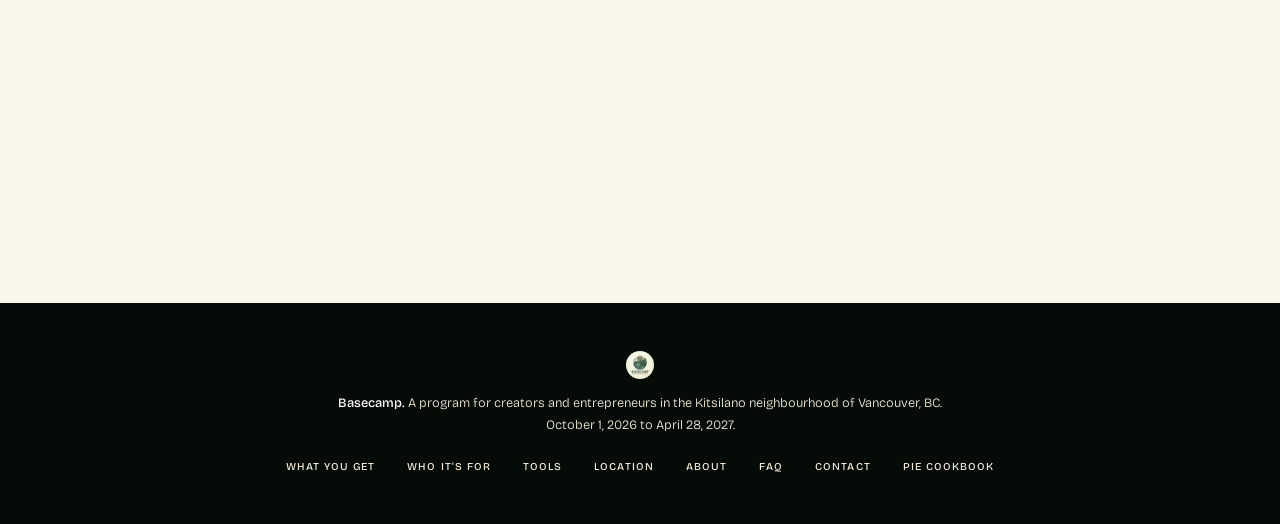
